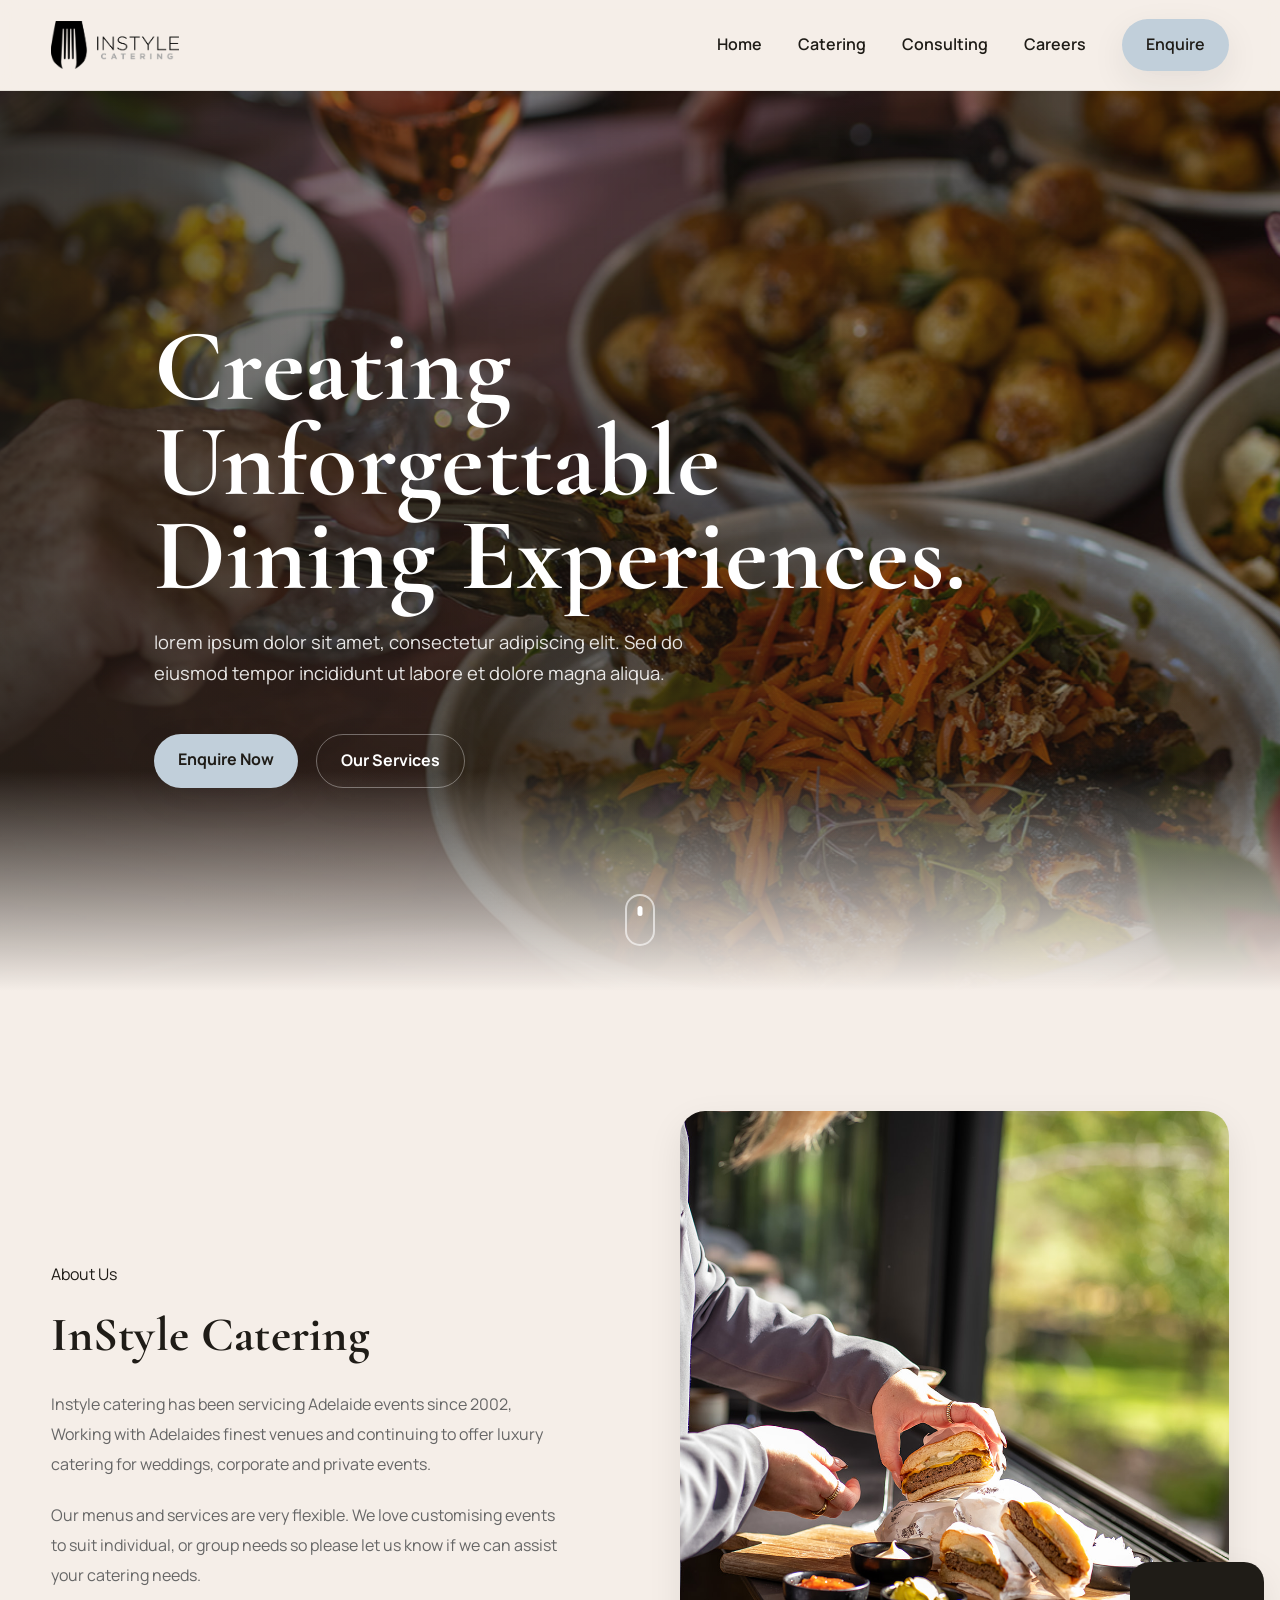
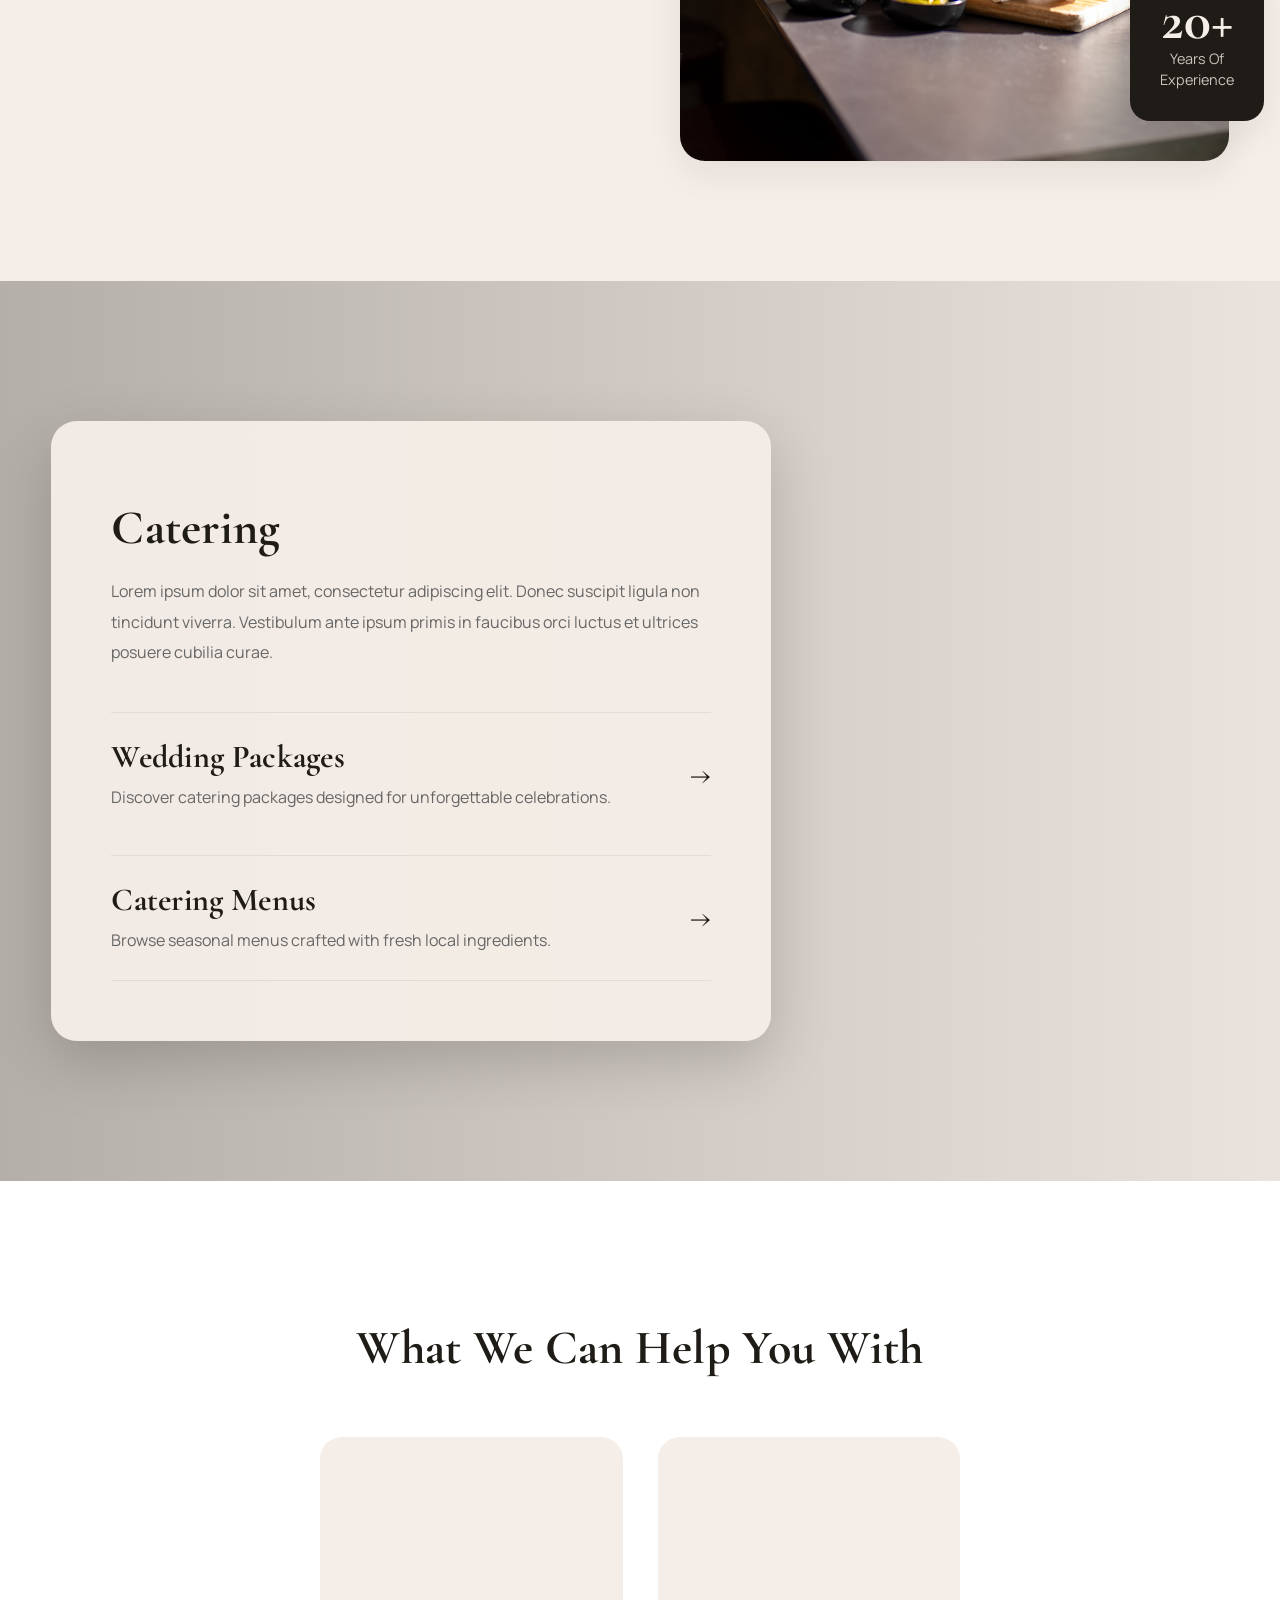
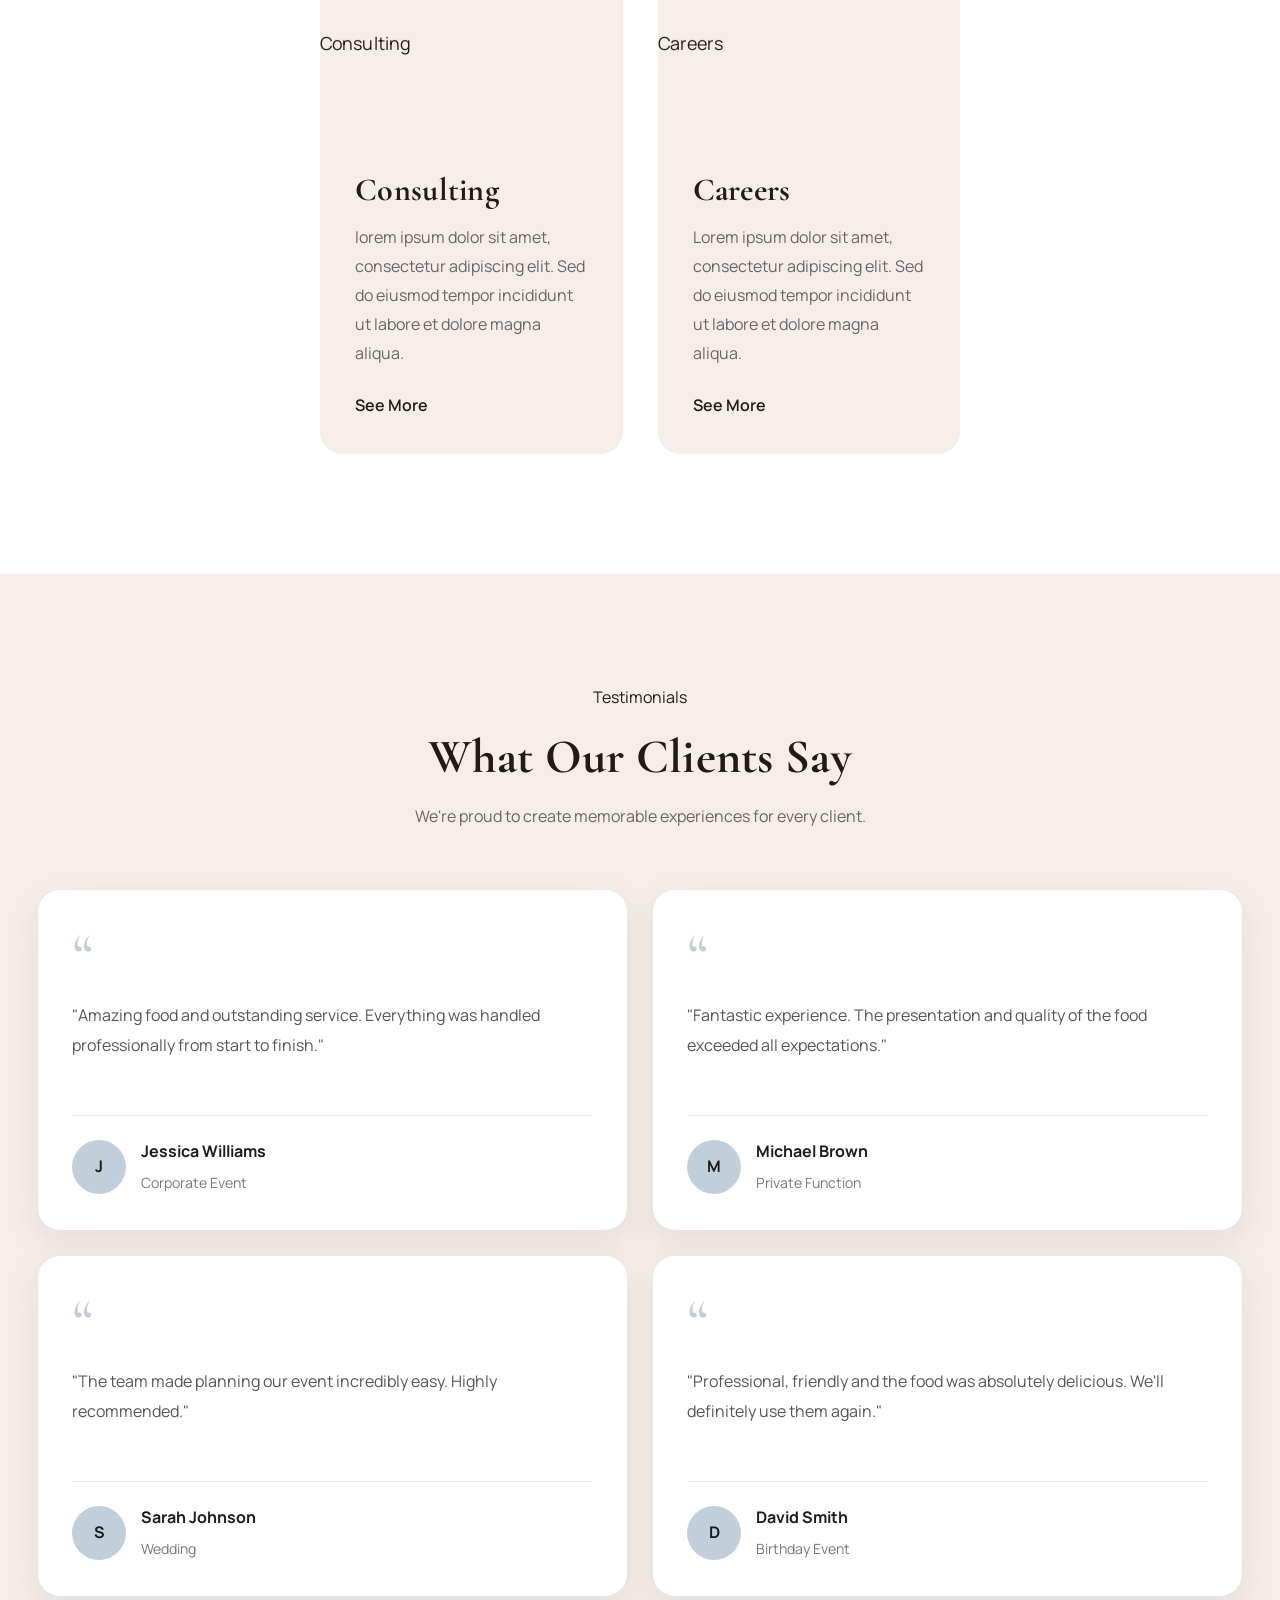
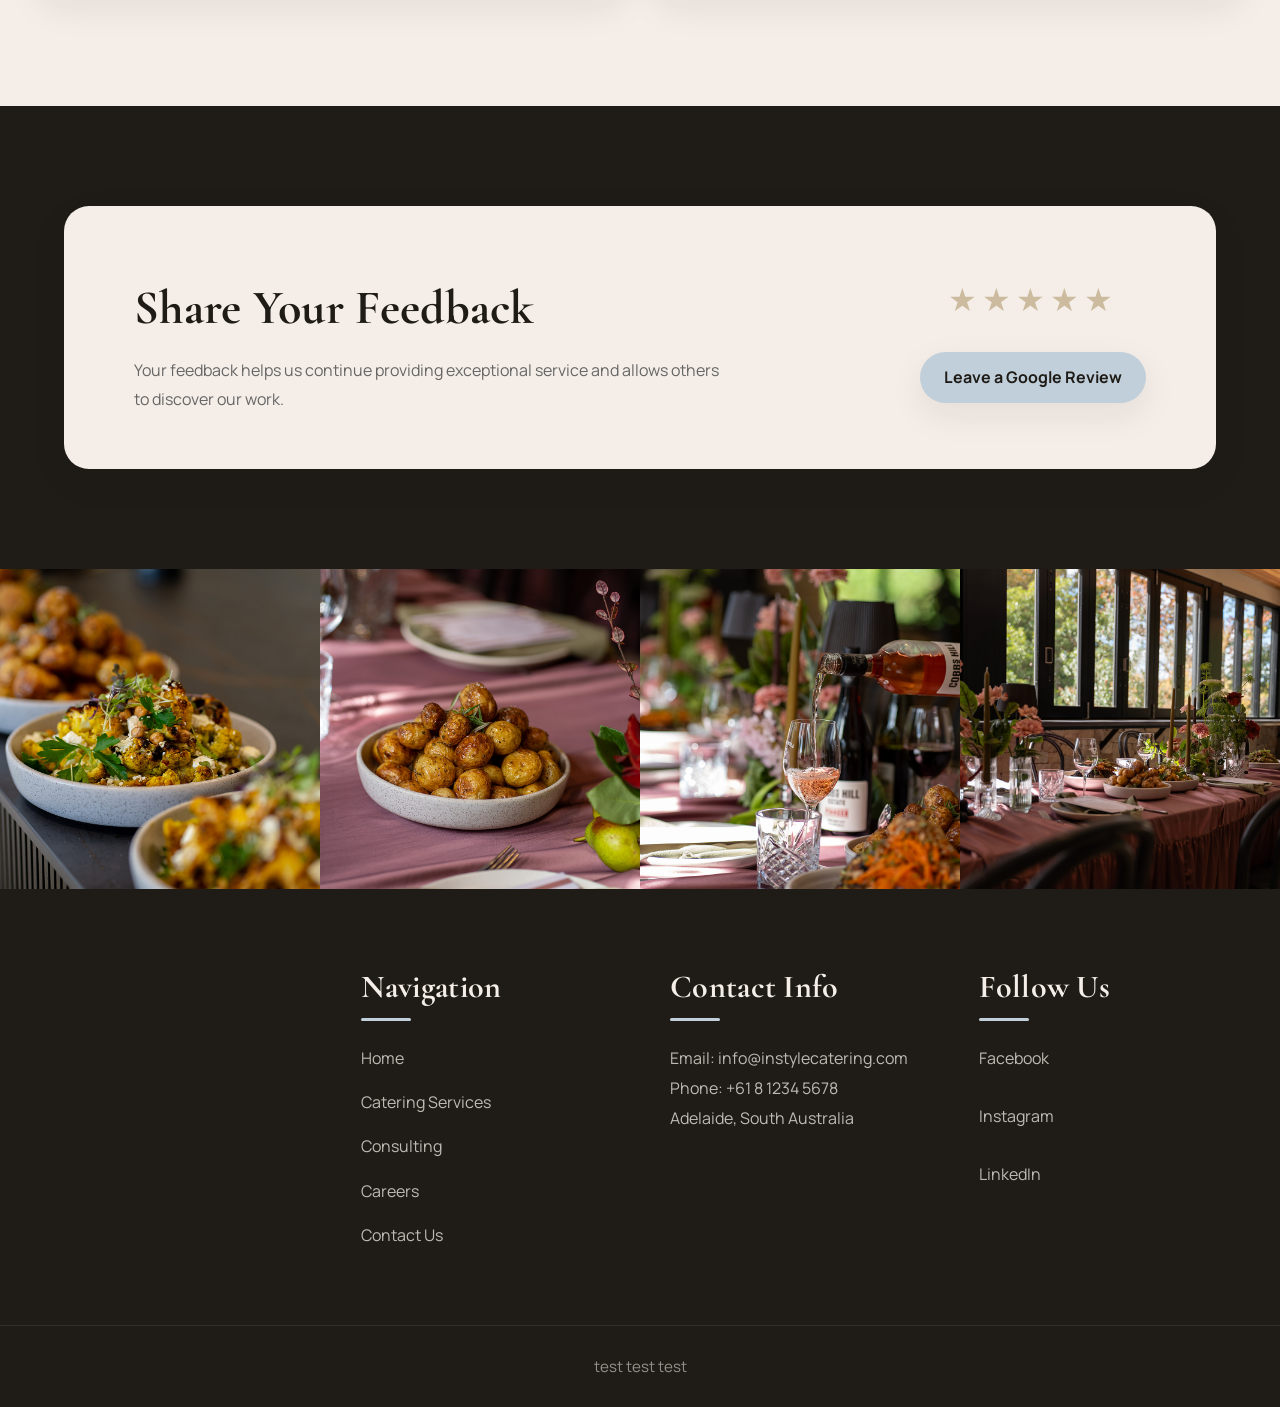
==== index.html @ 5b7344b5 "Update index.html" ====
<!DOCTYPE html>
<html lang="en">
<head>
    <meta charset="UTF-8">
    <meta name="viewport" content="width=device-width, initial-scale=1.0">
    <title>InStyle Catering</title>
   

    <link rel="stylesheet" href="styles.css">
    <link rel="preconnect" href="https://fonts.googleapis.com">
<link rel="preconnect" href="https://fonts.gstatic.com" crossorigin>

<link href="https://fonts.googleapis.com/css2?family=Cormorant+Garamond:wght@500;600;700&family=Manrope:wght@300;400;500;600;700&display=swap" rel="stylesheet">
</head>
<body>

<header class="header">
    <div class="container">

        <a href="index.html" class="logo">
          <img src="Asset 1.png" alt="">
        </a>

        <nav class="nav">
            <a href="/">Home</a>
            <a href="catering/">Catering</a>
            <a href="consulting/">Consulting</a>
            <a href="careers/">Careers</a>
            <a href="contact/" class="btn">Enquire</a>
        </nav>

    </div>
</header>



<section class="hero">

    <img
        src="Photos/ADR01656.jpg"
        alt="catering"
        class="hero-bg"
    >

    <div class="hero-overlay"></div>

    <div class=" hero-content">


        <h1>
            Creating<br>
            Unforgettable<br>
            Dining Experiences.
        </h1>

        <p>
            lorem ipsum dolor sit amet, consectetur adipiscing elit. Sed do eiusmod tempor incididunt ut labore et dolore magna aliqua.
        </p>

        <div class="hero-buttons">

            <a href="#" class="btn">
                Enquire Now
            </a>

            <a href="#" class="btn btn-secondary">
                Our Services
            </a>

        </div>

    </div>

    <div class="hero-scroll">

        <span></span>

    </div>

</section>




<section class="about">

    <div class="container about-grid">

         <div class="about-content">

            <span>
                About Us
            </span>


            <h2>
                InStyle Catering 
            </h2>


            <p>
               Instyle catering has been servicing Adelaide events since 2002, Working with Adelaides finest venues and continuing to offer luxury catering for weddings, corporate and private events. 

            </p>


            <p>
                Our menus and services are very flexible. We love customising events to suit individual, or group needs so please let us know if we can assist your catering needs. 
            </p>


           


        </div>


        <div class="about-image">

            <img 
                src="Photos/ADR01432.jpg"
                alt="About image"
            >

            <div class="about-badge">

                <strong>20+</strong>

                <span>
                    Years Of<br>
                    Experience
                </span>

            </div>

        </div>


       


    </div>

</section>




<section class="catering-feature">

    <div class="feature-overlay"></div>

    <div class="container">

        <div class="feature-panel">

         

            <h2>
            Catering <br>
                
            </h2>

            <p>
                Lorem ipsum dolor sit amet, consectetur adipiscing elit. Donec
                suscipit ligula non tincidunt viverra. Vestibulum ante ipsum
                primis in faucibus orci luctus et ultrices posuere cubilia curae.
            </p>

            <div class="feature-links">

                <a href="#" class="feature-link">

                    <div>

                        <h3>Wedding Packages</h3>

                        <p>
                            Discover catering packages designed for unforgettable celebrations.
                        </p>

                    </div>

                    <span>→</span>

                </a>

                <a href="#" class="feature-link">

                    <div>

                        <h3>Catering Menus</h3>

                        <p>
                            Browse seasonal menus crafted with fresh local ingredients.
                        </p>

                    </div>

                    <span>→</span>

                </a>

            </div>

        </div>

    </div>

</section>




<section class="services">

    <div class="container" style="width: 50vw;">

        <div class="services-header">

         
            <h2>
                What We Can Help You With
            </h2>

            
        </div>


        <div class="services-grid">



            <a href="/consulting/index.html" class="service-card">

                <div class="service-image">

                    <img 
                    src="https://images.unsplash.com/photo-1556761175-b413da4baf72?auto=format&fit=crop&w=900&q=80"
                    alt="Consulting">

                </div>

                <div class="service-content">

                    <h3>Consulting</h3>

                    <p>
                        lorem ipsum dolor sit amet, consectetur adipiscing elit. Sed do eiusmod tempor incididunt ut labore et dolore magna aliqua.
                    </p>

                    <span>
                       See More 
                    </span>

                </div>

            </a>



            <a href="/careers/index.html" class="service-card">

                <div class="service-image">

                    <img 
                    src="https://images.unsplash.com/photo-1521737711867-e3b97375f902?auto=format&fit=crop&w=900&q=80"
                    alt="Careers">

                </div>

                <div class="service-content">

                    <h3>Careers</h3>

                    <p>
                        Lorem ipsum dolor sit amet, consectetur adipiscing elit. Sed do eiusmod tempor incididunt ut labore et dolore magna aliqua.
                    </p>

                    <span>
                       See More 
                    </span>

                </div>

            </a>


        </div>

    </div>

</section>



<section class="testimonials">

    <div class="container">

        <span class="eyebrow">Testimonials</span>

        <h2>What Our Clients Say</h2>

        <p class="section-intro">
            We're proud to create memorable experiences for every client.
        </p>

        <div class="testimonial-grid">

            <div class="testimonial-card">

                <p class="quote">
                    "Amazing food and outstanding service. Everything was handled professionally from start to finish."
                </p>

                <div class="author">

                    <div class="author-avatar">J</div>

                    <div>

                        <strong>Jessica Williams</strong>
                        <span>Corporate Event</span>

                    </div>

                </div>

            </div>

            <div class="testimonial-card">

                <p class="quote">
                    "Fantastic experience. The presentation and quality of the food exceeded all expectations."
                </p>

                <div class="author">

                    <div class="author-avatar">M</div>

                    <div>

                        <strong>Michael Brown</strong>
                        <span>Private Function</span>

                    </div>

                </div>

            </div>

            <div class="testimonial-card">

                <p class="quote">
                    "The team made planning our event incredibly easy. Highly recommended."
                </p>

                <div class="author">

                    <div class="author-avatar">S</div>

                    <div>

                        <strong>Sarah Johnson</strong>
                        <span>Wedding</span>

                    </div>

                </div>

            </div>

            <div class="testimonial-card">

                <p class="quote">
                    "Professional, friendly and the food was absolutely delicious. We'll definitely use them again."
                </p>

                <div class="author">

                    <div class="author-avatar">D</div>

                    <div>

                        <strong>David Smith</strong>
                        <span>Birthday Event</span>

                    </div>

                </div>

            </div>

            <div class="testimonial-card">

                <p class="quote">
                    "Couldn't have asked for better service. Everything was perfect and our guests loved it."
                </p>

                <div class="author">

                    <div class="author-avatar">E</div>

                    <div>

                        <strong>Emma Taylor</strong>
                        <span>Engagement Party</span>

                    </div>

                </div>

            </div>

        </div>

    </div>

</section>



<section class="google-review">

    <div class="container">

        <div class="review-box">

            <div class="review-content">


                <h2>Share Your Feedback</h2>

                <p>
                    Your feedback helps us continue providing exceptional service
                    and allows others to discover our work.
                </p>

            </div>

            <div class="review-action">

                <div class="stars">
                    ★★★★★
                </div>

                <a href="https://www.google.com/search?sca_esv=bdd6df52b611cc54&rlz=1C1VDKB_enAU1151AU1151&sxsrf=APpeQnsiDXf_IK2rxJPTRoCsg1mItFQveg:1784519275939&si=APenkKnzv9m99ToiohAuzpadUwbOz34nZJ3j2Ukmo5XOUYWAprm5kXn6xhvUduaj-5ou01BjuMzqgOk3ibwiv1PjhXgpSPbE8UahGkesC1NP9zsLwvMWt1m9wxfu-H5-qUU8HUkqfKil6wWrtDYr0Z1vqGLLOFgmsgChllIOfPUwbX63UnmhR3U%3D&q=Instyle+Catering+%26+Event+Management+Reviews&sa=X&ved=2ahUKEwj616WsrOCVAxVRWHADHTT6AOoQ0bkNegQIHhAF&biw=1745&bih=866&dpr=1.1#lrd=0x6ab0c4fcfb054e19:0xe5d89708da1cefa8,3,,,," class="btn">
                    Leave a Google Review
                </a>

            </div>

        </div>

    </div>

</section>




<section class="photo-grid">

    <img src="Photos/ADR01490.jpg" alt="catering">

    <img src="Photos/ADR01529.jpg" alt=" catering">

    <img src="Photos/ADR01629.jpg" alt="catering">

    <img src="Photos/DSC01426.jpg" alt="catering">

</section>







    
    <footer>
        <div class="footer-container">
            <div class="footer-section">
                  <a href="index.html" class="footerlogo logo">
                   <img src="Asset 2.png" alt="">
                  </a>
            </div>
            
            <div class="footer-section">
                <h3>Navigation</h3>
                <ul>
                    <li><a href="/">Home</a></li>
                    <li><a href="catering/">Catering Services</a></li>
                    <li><a href="consulting/">Consulting</a></li>
                    <li><a href="careers/">Careers</a></li>
                    <li><a href="contact/">Contact Us</a></li>
                </ul>
            </div>
            
            <div class="footer-section">
                <h3>Contact Info</h3>
                <p>Email: <a href="mailto:info@instylecatering.com">info@instylecatering.com</a></p>
                <p>Phone: <a href="tel:+61812345678">+61 8 1234 5678</a></p>
                <p>Adelaide, South Australia</p>
            </div>
            
            <div class="footer-section">
                <h3>Follow Us</h3>
                <ul class="social-links">
                    <li><a href="https://facebook.com" target="_blank">Facebook</a></li>
                    <li><a href="https://instagram.com" target="_blank">Instagram</a></li>
                    <li><a href="https://linkedin.com" target="_blank">LinkedIn</a></li>
                </ul>
            </div>
        </div>
        
        <div class="footer-bottom">
            <p>test test test</p>
        </div>
    </footer>


    <script>

const hero = document.querySelector(".hero");
const bg = document.querySelector(".hero-bg");

window.addEventListener("scroll", () => {

    const rect = hero.getBoundingClientRect();

    if(rect.bottom > 0){

        const speed = window.scrollY * 0.25;

        bg.style.transform =
        `translateY(${speed}px) scale(1.08)`;

    }

});


const serviceImages = document.querySelectorAll(".service-image img");


window.addEventListener("scroll", () => {

    serviceImages.forEach(img => {

        const section = img.closest(".service-image");

        const position = section.getBoundingClientRect();

        const offset = position.top * 0.08;


        img.style.transform =
        `translateY(${offset}px) scale(1.12)`;

    });

});


</script>

</body>
</html>
---- styles.css ----
/* ===========================
   ROOT
=========================== */

:root{

    --black:#1F1C17;
    --sand:#CCBB9F;
    --blue:#C1CFDA;
    --lavender:#D6DAE6;
    --cream:#F5EEE8;

    --text:var(--black);
    --background:var(--cream);
    --accent:var(--blue);

    --heading-font:'Cormorant Garamond', serif;
    --body-font:'Manrope', sans-serif;

    --radius:14px;
    --transition:.3s ease;

    --shadow:0 12px 35px rgba(31,28,23,.08);

    --max-width:1200px;

}

/* ===========================
   GLOBAL
=========================== */

*{
    margin:0;
    padding:0;
    box-sizing:border-box;
}

html{
    scroll-behavior:smooth;
}

body{

    font-family:var(--body-font);

    background:var(--background);
    color:var(--text);

    line-height:1.7;
    font-size:16px;

}

/* ===========================
   TYPOGRAPHY
=========================== */

h1,
h2,
h3,
h4,
h5,
h6{

    font-family:var(--heading-font);
    font-weight:700;
    line-height:1.15;
    letter-spacing:.3px;
    color:var(--black);

}

h1{
    font-size:4rem;
}

h2{
    font-size:3rem;
}

h3{
    font-size:2rem;
}

h4{
    font-size:1.6rem;
}

h5{
    font-size:1.3rem;
}

h6{
    font-size:1.1rem;
}

p{

    font-size:1rem;
    color:var(--text);

}

a{

    color:inherit;
    text-decoration:none;

}

img{

    display:block;
    max-width:100%;

}

.container{

    width:min(92%, var(--max-width));
    margin:auto;

}

/* ===========================
   HEADER
=========================== */

.header{

    background:rgba(245,238,232,.92);
    backdrop-filter:blur(10px);

    border-bottom:1px solid rgba(31,28,23,.08);

    position:sticky;
    top:0;

    z-index:1000;

}

.header .container{

    height:90px;

    display:flex;
    justify-content:space-between;
    align-items:center;

}

/* Logo */

.logo{
    width: 10vw;
    display:flex;
    align-items:center;
    gap:16px;

}

/* Tablet */
@media (max-width: 1024px) {
    .logo {
        width: 14vw;
    }
}

/* Mobile */
@media (max-width: 900px) {
    .logo {
        width: 35vw;
    }
}



.-text{

    display:flex;
    flex-direction:column;

}

.company{

    font-family:var(--heading-font);
    font-size:2rem;
    font-weight:700;
    line-height:1;

}

.tagline{

    font-family:var(--body-font);
    font-size:.9rem;
    color:#6b6b6b;
    margin-top:4px;

}

/* Navigation */

.nav{

    display:flex;
    align-items:center;
    gap:36px;

}

.nav a{

    font-family:var(--body-font);
    font-size:1rem;
    font-weight:600;

    position:relative;

    transition:var(--transition);

}

.nav a:not(.btn)::after{

    content:"";

    position:absolute;

    left:0;
    bottom:-7px;

    width:0;
    height:2px;

    background:var(--accent);

    transition:var(--transition);

}

.nav a:not(.btn):hover::after{

    width:100%;

}

/* Button */

.btn{

    background:var(--accent);

    color:var(--black);

    padding:12px 24px;

    border-radius:999px;

    font-weight:700;

    box-shadow:var(--shadow);

    transition:var(--transition);

}

.btn:hover{

    background:var(--black);
    color:var(--cream);

    transform:translateY(-2px);

}

/* ===========================
   FOOTER
=========================== */

footer{

    background:var(--black);

    color:var(--cream);

   

}

.footer-container{

    width:min(92%, var(--max-width));

    margin:auto;

    padding:80px 0 60px;

    display:grid;
    grid-template-columns:repeat(auto-fit,minmax(220px,1fr));
    gap:60px;

}

.footer-section h3{

    font-size:2rem;
    font-weight:700;

    color:var(--cream);

    margin-bottom:22px;

    position:relative;

}

.footer-section h3::after{

    content:"";

    display:block;

    width:50px;
    height:3px;

    margin-top:12px;

    background:var(--accent);

    border-radius:10px;

}

.footer-section p,
.footer-section li{

    font-size:1rem;
    color:rgba(245,238,232,.75);

    line-height:1.9;

}

.footer-section ul{

    list-style:none;

}

.footer-section li{

    margin-bottom:14px;

}

.footer-section a{

    color:rgba(245,238,232,.75);

    transition:var(--transition);

}

.footer-section a:hover{

    color:var(--blue);
    padding-left:6px;

}

.social-links{

    display:flex;
    flex-direction:column;
    gap:14px;

}

.footer-bottom{

    border-top:1px solid rgba(255,255,255,.08);

    text-align:center;

    padding:28px 20px;

}

.footer-bottom p{

    font-size:.95rem;
    color:rgba(245,238,232,.55);

}

/* ===========================
   RESPONSIVE
=========================== */

@media (max-width:900px){

    h1{
        font-size:3rem;
    }

    h2{
        font-size:2.5rem;
    }

    h3{
        font-size:1.8rem;
    }

    .header .container{

        flex-direction:column;
        height:auto;

        padding:20px 0;
        gap:20px;

    }

    .nav{

        flex-wrap:wrap;
        justify-content:center;
        gap:18px;

    }

    .company{

        font-size:1.7rem;

    }

}














/* ===========================
   MINI CONTACT CTA
=========================== */

.contact-cta{

    padding:25px 0px;
    background:var(--lavender);

}

.contact-cta-inner{

    display:grid;
    grid-template-columns:1.1fr 1fr;
    gap:70px;
    align-items:center;

}

.contact-cta-content h2{

    margin:18px 0 18px;

}

.contact-cta-content p{

    max-width:480px;
    color:#555;

}

.mini-contact-form{

    background:#fff;
    padding:35px;
    border-radius:20px;
    box-shadow:var(--shadow);

    display:flex;
    flex-direction:column;
    gap:18px;

}

.mini-contact-form input,
.mini-contact-form textarea{

    width:100%;

    padding:16px 18px;

    border:1px solid #ddd;
    border-radius:12px;

    background:#fff;

    font-family:var(--body-font);
    font-size:1rem;

    transition:var(--transition);

}

.mini-contact-form textarea{

    resize:vertical;
    min-height:120px;

}

.mini-contact-form input:focus,
.mini-contact-form textarea:focus{

    outline:none;

    border-color:var(--blue);

    box-shadow:0 0 0 4px rgba(193,207,218,.25);

}

.mini-contact-form .btn{

    width:fit-content;
    margin-top:5px;

}

@media(max-width:900px){

    .contact-cta-inner{

        grid-template-columns:1fr;
        gap:40px;

    }

    .contact-cta-content{

        text-align:center;

    }

    .contact-cta-content p{

        margin:auto;

    }

    .mini-contact-form .btn{

        width:100%;

    }

}















/* ===========================
   HERO
=========================== */

/* Content */

.hero-content{

    position:relative;
    padding: 12%;
    z-index:5;

    color:#fff;

    width:auto;

}
.hero{

    position:relative;

    height:100vh;
    min-height:750px;

    overflow:hidden;

    display:flex;
    align-items:center;

    background:var(--black);

}

/* Background */

.hero-bg{

    position:absolute;

    top:-8%;
    left:0;

    width:100%;
    height:115%;

    object-fit:cover;

    z-index:1;

    transform:translateY(0) scale(1.08);

    will-change:transform;

}

/* Overlay */

.hero-overlay{

    position:absolute;
    inset:0;

    z-index:2;

    background:
    linear-gradient(
        90deg,
        rgba(31,28,23,.72) 0%,
        rgba(31,28,23,.45) 45%,
        rgba(31,28,23,.25) 100%
    ),

    linear-gradient(
        to top,
        rgba(31,28,23,.55),
        transparent 45%
    );

}



.hero h1{

    color:#fff;

    margin:25px 0;

    font-size:clamp(4rem,8vw,7rem);

    line-height:.92;

}

.hero p{

    color:rgba(255,255,255,.88);

    max-width:560px;

    font-size:1.15rem;

    margin-bottom:45px;

}

/* Buttons */

.hero-buttons{

    display:flex;
    gap:18px;

}

.btn-secondary{

    background:transparent;

    border:1px solid rgba(255,255,255,.35);

    color:#fff;

}

.btn-secondary:hover{

    background:#fff;

    color:var(--black);

}

/* Bottom Fade */

.hero::after{

    content:"";

    position:absolute;

    left:0;
    right:0;
    bottom:0;

    height:220px;

    background:linear-gradient(
        transparent,
        var(--cream)
    );

    z-index:4;

}

/* Scroll Indicator */

.hero-scroll{

    position:absolute;

    left:50%;
    bottom:45px;

    transform:translateX(-50%);

    z-index:10;

}

.hero-scroll span{

    display:block;

    width:30px;
    height:52px;

    border:2px solid rgba(255,255,255,.6);

    border-radius:30px;

    position:relative;

}

.hero-scroll span::before{

    content:"";

    position:absolute;

    left:50%;
    top:10px;

    transform:translateX(-50%);

    width:5px;
    height:10px;

    border-radius:10px;

    background:#fff;

    animation:scrollMouse 2s infinite;

}

@keyframes scrollMouse{

    0%{

        opacity:1;
        transform:translate(-50%,0);

    }

    100%{

        opacity:0;
        transform:translate(-50%,18px);

    }

}

/* Responsive */

@media(max-width:900px){

    .hero{

        min-height:650px;

        text-align:center;

    }

    .hero-content{

        margin:auto;

    }

    .hero p{

        margin:0 auto 40px;

    }

    .hero-buttons{

        justify-content:center;

        flex-wrap:wrap;

    }

}

@media(max-width:700px){

    .hero h1{

        font-size:3.6rem;

    }

}












/* ===========================
   TESTIMONIALS
=========================== */

.testimonials{

    padding:110px 0;

    background:var(--cream);

    text-align:center;

}

/* Make ONLY this section wider */

.testimonials .container{

    max-width:1700px;
    width:94%;
    margin:auto;

}

.testimonials h2{

    margin:18px 0;

}

.section-intro{

    max-width:650px;

    margin:0 auto 60px;

    color:#666;

}

/* Grid */

.testimonial-grid{

    display:grid;

    grid-template-columns:repeat(5,1fr);

    gap:26px;

}

/* Card */

.testimonial-card{

    background:#fff;

    padding:34px;

    border-radius:22px;

    box-shadow:var(--shadow);

    text-align:left;

    display:flex;
    flex-direction:column;

    min-height:340px;

    transition:transform .3s ease,
               box-shadow .3s ease;

}

.testimonial-card:hover{

    transform:translateY(-8px);

    box-shadow:0 20px 45px rgba(31,28,23,.12);

}

/* Quote */

.quote{

    flex:1;

    position:relative;

    margin-bottom:35px;

    color:#555;

    line-height:1.9;

    font-size:1rem;

}

.quote::before{

    content:"“";

    display:block;

    font-family:var(--heading-font);

    font-size:4rem;

    line-height:1;

    color:var(--blue);

    margin-bottom:12px;

}

/* Author */

.author{

    margin-top:auto;

    display:flex;

    align-items:center;

    gap:15px;

    padding-top:22px;

    border-top:1px solid rgba(31,28,23,.08);

}

.author-avatar{

    width:54px;
    height:54px;

    border-radius:50%;

    background:var(--blue);

    color:var(--black);

    display:flex;
    align-items:center;
    justify-content:center;

    font-weight:700;

    flex-shrink:0;

}

.author strong{

    display:block;

    font-size:1rem;

    margin-bottom:4px;

}

.author span{

    color:#777;

    font-size:.88rem;

}

/* ===========================
   Responsive
=========================== */

@media(max-width:1500px){

    .testimonial-grid{

        grid-template-columns:repeat(3,1fr);

    }

}

@media(max-width:950px){

    .testimonial-grid{

        grid-template-columns:repeat(2,1fr);

    }

}

@media(max-width:650px){

    .testimonials{

        padding:90px 0;

    }

    .testimonial-grid{

        grid-template-columns:1fr;

    }

    .testimonial-card{

        min-height:auto;

    }

}

@media(max-width:650px){

    .testimonial-card:nth-child(5){

        display:none;

    }

}

/* ===========================
   Responsive
=========================== */

@media(max-width:1500px){

    .testimonial-grid{

        grid-template-columns:repeat(2,1fr);

    }

    /* Hide the 5th card so it's a clean 2x2 grid */

    .testimonial-card:nth-child(5){

        display:none;

    }

}

@media(max-width:650px){

    .testimonial-grid{

        grid-template-columns:1fr;

    }

}





/* ===========================
   GOOGLE REVIEW
=========================== */

.google-review{

    width:100%;

    padding:100px 0;

    background:var(--black);

}

.google-review .container{

    max-width:1200px;

    width:90%;

    margin:auto;

}


.review-box{

    background:var(--cream);

    color:var(--black);

    padding:55px 70px;

    border-radius:25px;

    display:flex;

    justify-content:space-between;

    align-items:center;

    gap:40px;

    box-shadow:var(--shadow);

}


.review-content{

    max-width:600px;

}




.review-content h2{

    margin:20px 0;

}


.review-content p{

    color:#666;

    line-height:1.8;

}


/* Review Action */

.review-action{

    display:flex;

    flex-direction:column;

    align-items:center;

    gap:25px;

}


.stars{

    font-size:2rem;

    letter-spacing:5px;

    color:var(--sand);

}


.review-action .btn{

    white-space:nowrap;

}


/* Responsive */

@media(max-width:900px){

    .review-box{

        flex-direction:column;

        text-align:center;

        padding:45px 30px;

    }

    .review-action{

        width:100%;

    }

    .review-action .btn{

        width:100%;

    }

}




/* ===========================
   ABOUT
=========================== */

.about{

    padding:120px 0;

    background:var(--cream);

}


.about-grid{

    display:grid;

    grid-template-columns:1fr 1fr;

    gap:80px;

    align-items:center;

}


/* Image */

.about-image{

    position:relative;

}


.about-image img{

    width:100%;

    height:650px;

    object-fit:cover;

    border-radius:25px;

    box-shadow:var(--shadow);

}


/* Experience Badge */

.about-badge{

    position:absolute;

    right:-35px;

    bottom:40px;


    background:var(--black);

    color:var(--cream);

    padding:30px;

    border-radius:20px;


    display:flex;

    flex-direction:column;

    align-items:center;

    text-align:center;


    box-shadow:var(--shadow);

}


.about-badge strong{

    font-family:var(--heading-font);

    font-size:3.5rem;

    line-height:1;

    color:var(--cream);

}


.about-badge span{

    font-size:.9rem;

    line-height:1.5;

    color:rgba(245,238,232,.8);

}



/* Content */


.about-content h2{

    margin:20px 0 25px;

}


.about-content p{

    color:#666;

    line-height:1.9;

    margin-bottom:20px;

    max-width:520px;

}


.about-content .btn{

    margin-top:20px;

}


/* Responsive */


@media(max-width:950px){


    .about-grid{

        grid-template-columns:1fr;

        gap:50px;

    }


    .about-image img{

        height:500px;

    }


    .about-content{

        text-align:center;

    }


    .about-content p{

        margin-left:auto;

        margin-right:auto;

    }


    .about-badge{

        right:20px;

    }

}


@media(max-width:600px){


    .about{

        padding:90px 0;

    }


    .about-image img{

        height:400px;

    }


    .about-badge{

        padding:20px;

        bottom:20px;

    }


    .about-badge strong{

        font-size:2.5rem;

    }

}




/* ===========================
   SERVICES
=========================== */

.services{

    padding:120px 0;

    background:#fff;

}


.services-header{

    text-align:center;

    max-width:700px;

    margin:0 auto 60px;

}


.services-header h2{

    margin:20px 0;

}


.services-header p{

    color:#666;

    line-height:1.8;

}


/* Cards */

.services-grid{

    display:grid;

    grid-template-columns:repeat(2,1fr);

    gap:35px;

}


.service-card{

   
    background: rgba(245, 238, 232, .96);
    border-radius:22px;

    overflow:hidden;


    text-decoration:none;

    color:var(--text);

    display:flex;

    flex-direction:column;

}



/* Image */

.service-image{

    height:300px;

    overflow:hidden;

    position:relative;

}


.service-image img{

    width:100%;

    height:120%;

    object-fit:cover;

    position:absolute;

    top:-10%;

    left:0;

    transform:translateY(0) scale(1.12);

    will-change:transform;

}



/* Content */

.service-content{

    padding:35px;
    
}




.service-content h3{

    margin-bottom:15px;

}


.service-content p{

    color:#666;

    line-height:1.8;

    margin-bottom:25px;

}


.service-content span{

    color:var(--black);

    font-weight:600;

}



/* Responsive */

@media(max-width:950px){

    .services-grid{

        grid-template-columns:1fr;

        max-width:600px;

        margin:auto;

    }

}






/* ===========================
   CATERING FEATURE
=========================== */

.catering-feature{

    position:relative;

    padding:140px 0;

    background-image:
        linear-gradient(rgba(31,28,23,.55), rgba(31,28,23,.55)),
        url("Photos/ADR01629.jpg");

    background-size:cover;
    background-position:center;
    background-attachment:fixed;

    overflow:hidden;

}

.feature-overlay{

    position:absolute;
    inset:0;

    background:
        linear-gradient(
            90deg,
            rgba(31,28,23,.30),
            rgba(31,28,23,.05)
        );

}

.feature-panel{

    position:relative;

    z-index:2;

    max-width:720px;

    background:rgba(245,238,232,.96);

    border-radius:26px;

    padding:60px;

    box-shadow:0 20px 60px rgba(0,0,0,.18);

}

.feature-panel h2{

    margin:20px 0;

}

.feature-panel>p{

    color:#666;

    line-height:1.9;

    margin-bottom:45px;

}

.feature-links{

    display:flex;

    flex-direction:column;

    gap:18px;

}

.feature-link{

    display:flex;

    justify-content:space-between;

    align-items:center;

    text-decoration:none;

    color:var(--black);

    padding:26px 0;

    border-top:1px solid rgba(31,28,23,.08);

    transition:.3s ease;

}

.feature-link:last-child{

    border-bottom:1px solid rgba(31,28,23,.08);

}

.feature-link:hover{

    padding-left:15px;

}

.feature-link h3{

    margin-bottom:8px;

}

.feature-link p{

    color:#666;

    line-height:1.7;

}

.feature-link span{

    font-size:2rem;

    font-family:var(--heading-font);

    color:var(--black);

}

/* Mobile */

@media(max-width:900px){

    .catering-feature{

        padding:90px 0;

        background-attachment:scroll;

    }

    .feature-panel{

        padding:40px 30px;

    }

}

@media(max-width:600px){

    .feature-panel{

        padding:30px 24px;

    }

    .feature-link{

        flex-direction:column;

        align-items:flex-start;

        gap:15px;

    }

    .feature-link span{

        font-size:1.5rem;

    }

}





/* ===========================
   PHOTO GRID
=========================== */

.photo-grid{

    display:grid;

    grid-template-columns:repeat(4,1fr);

    width:100%;

}

.photo-grid img{

    width:100%;

    aspect-ratio:1/1;

    object-fit:cover;

    display:block;

    transition:transform .6s ease;

}




/* Tablet */

@media(max-width:900px){

    .photo-grid{

        grid-template-columns:repeat(2,1fr);

    }

}


/* Mobile */

@media(max-width:600px){

    .photo-grid{

        grid-template-columns:repeat(2,1fr);

    }

}
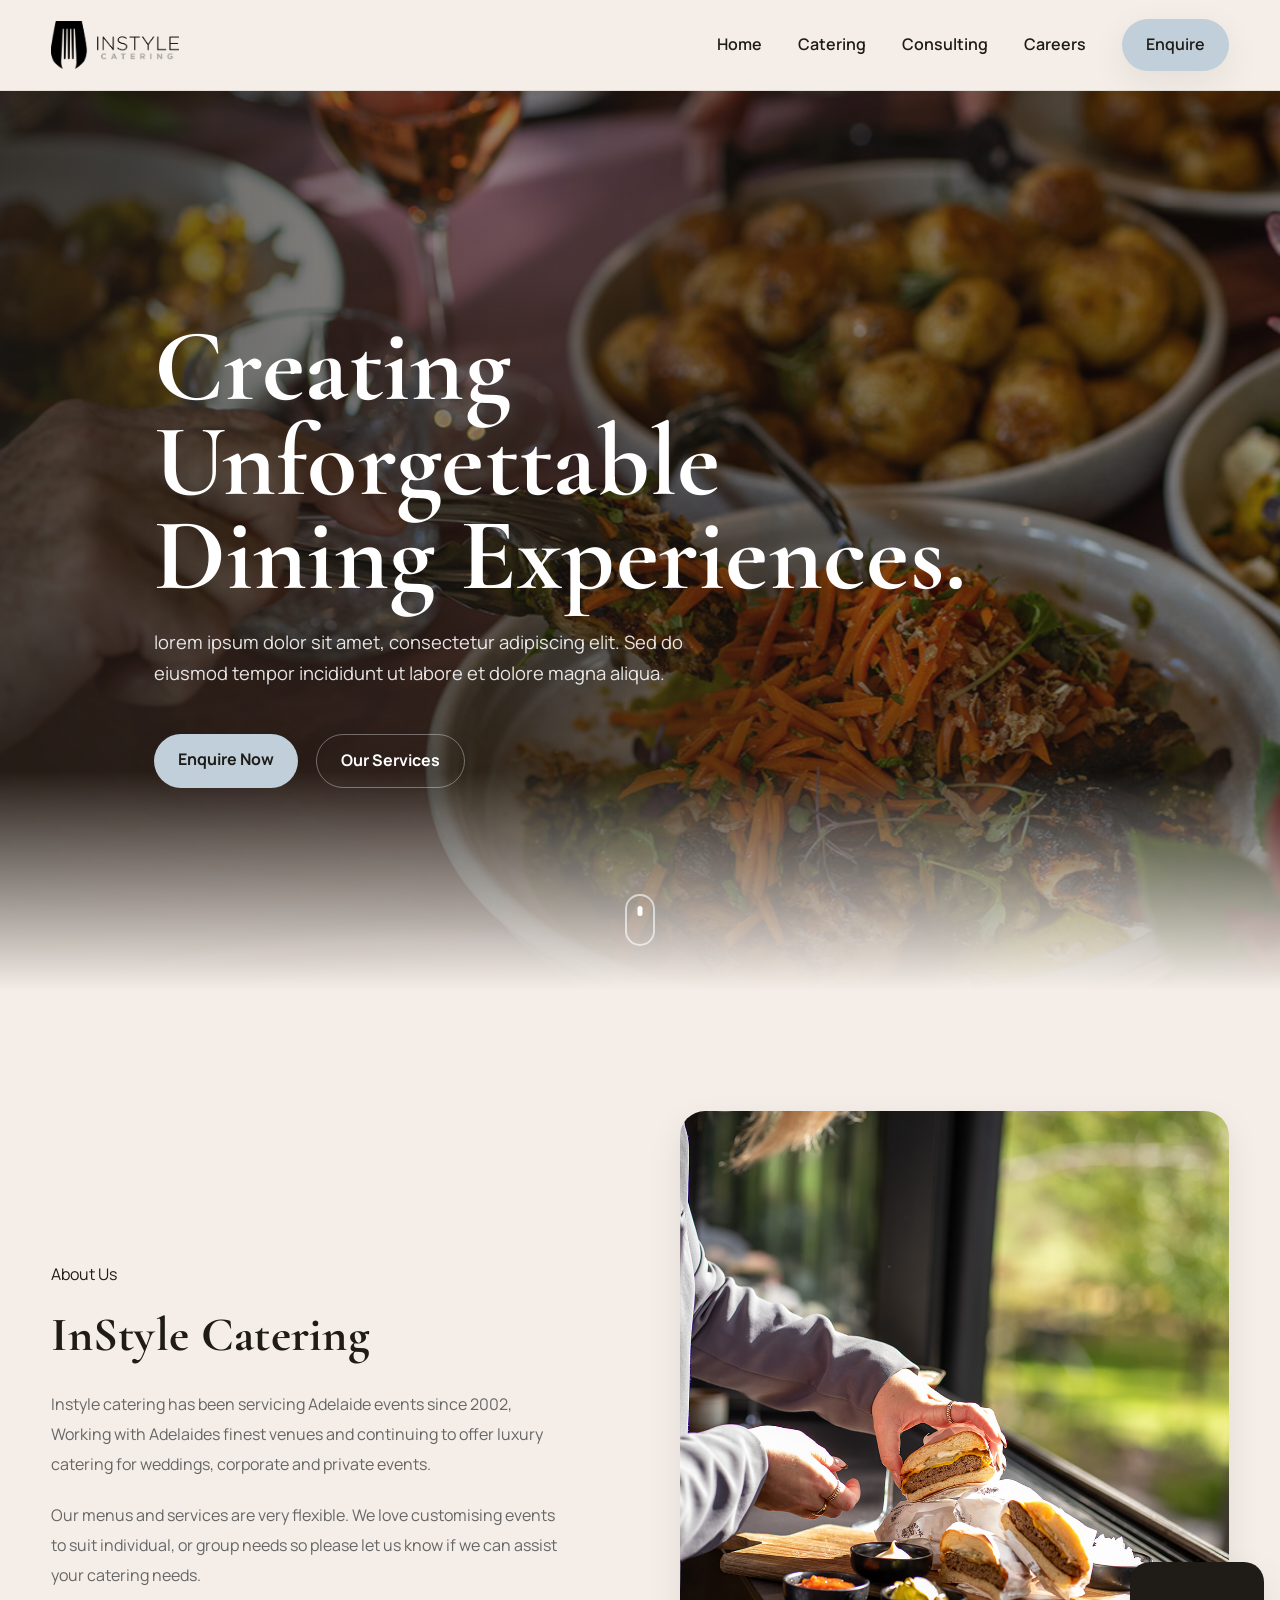
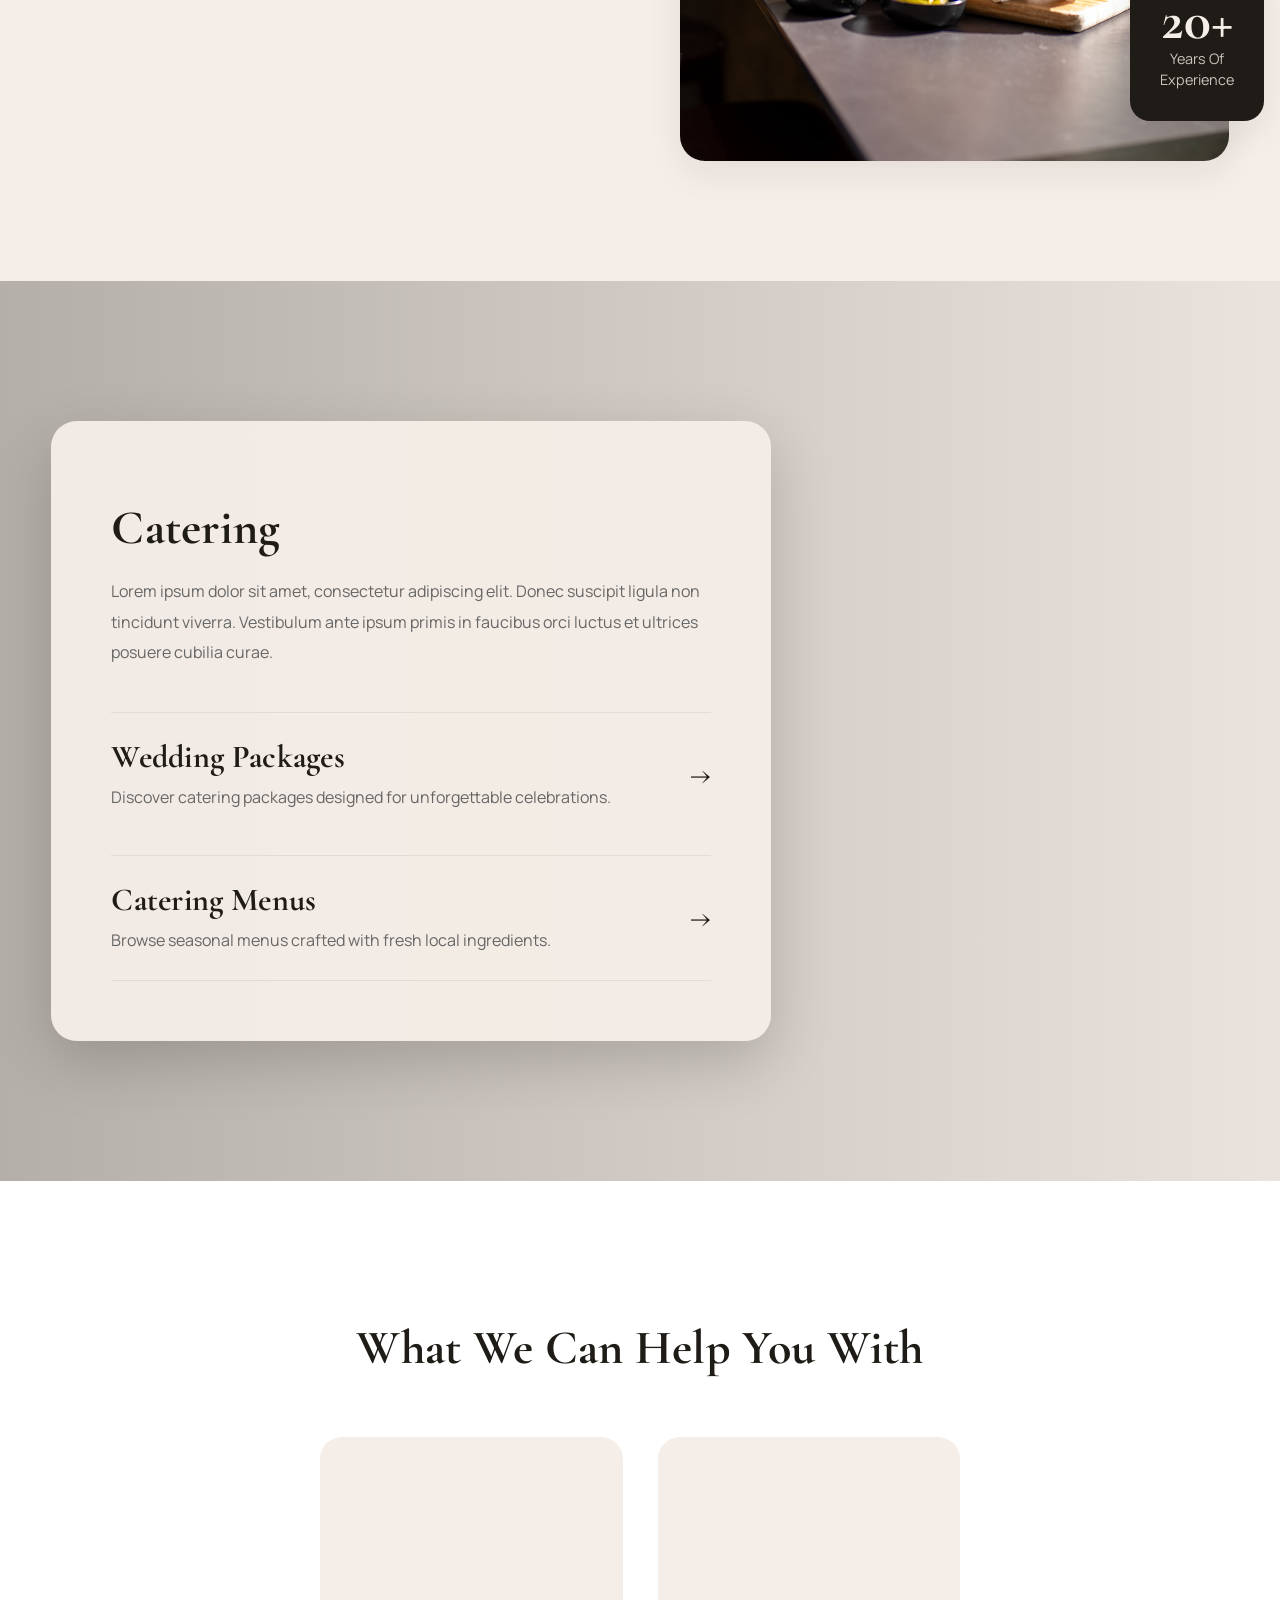
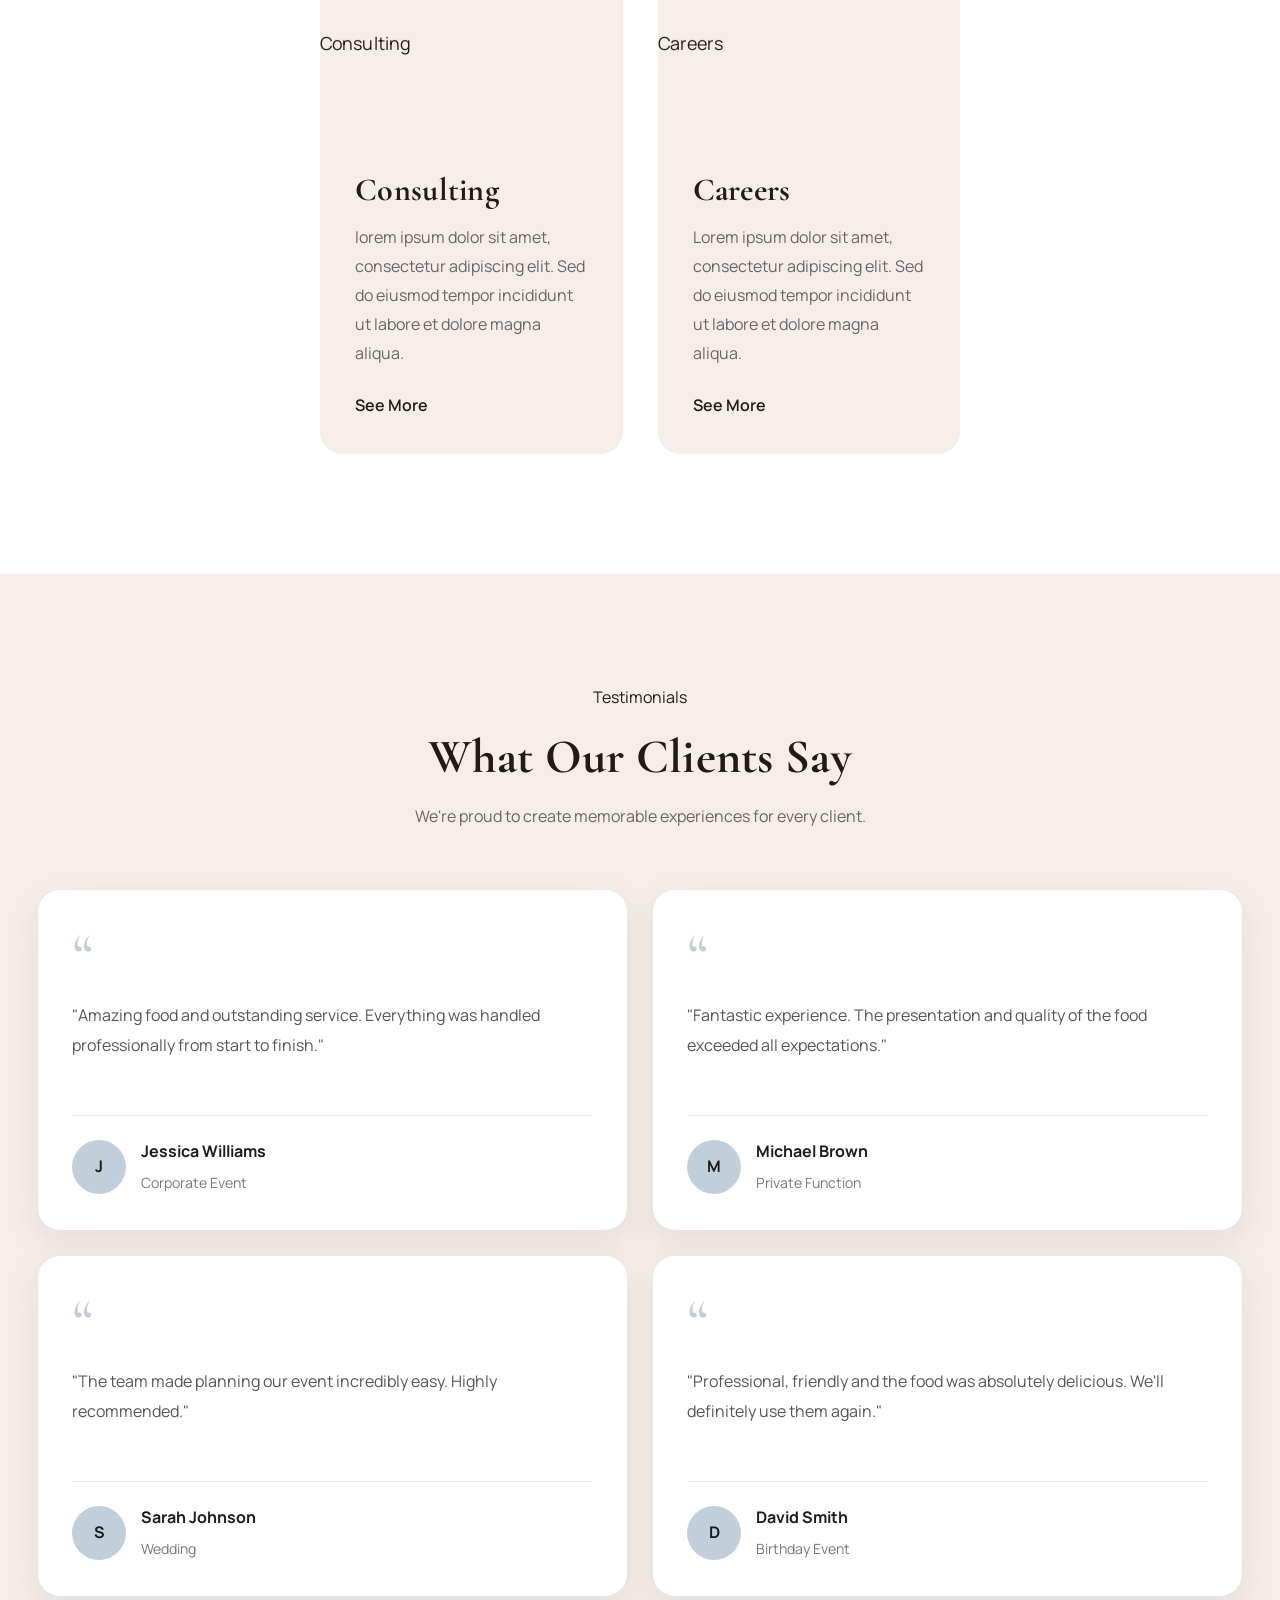
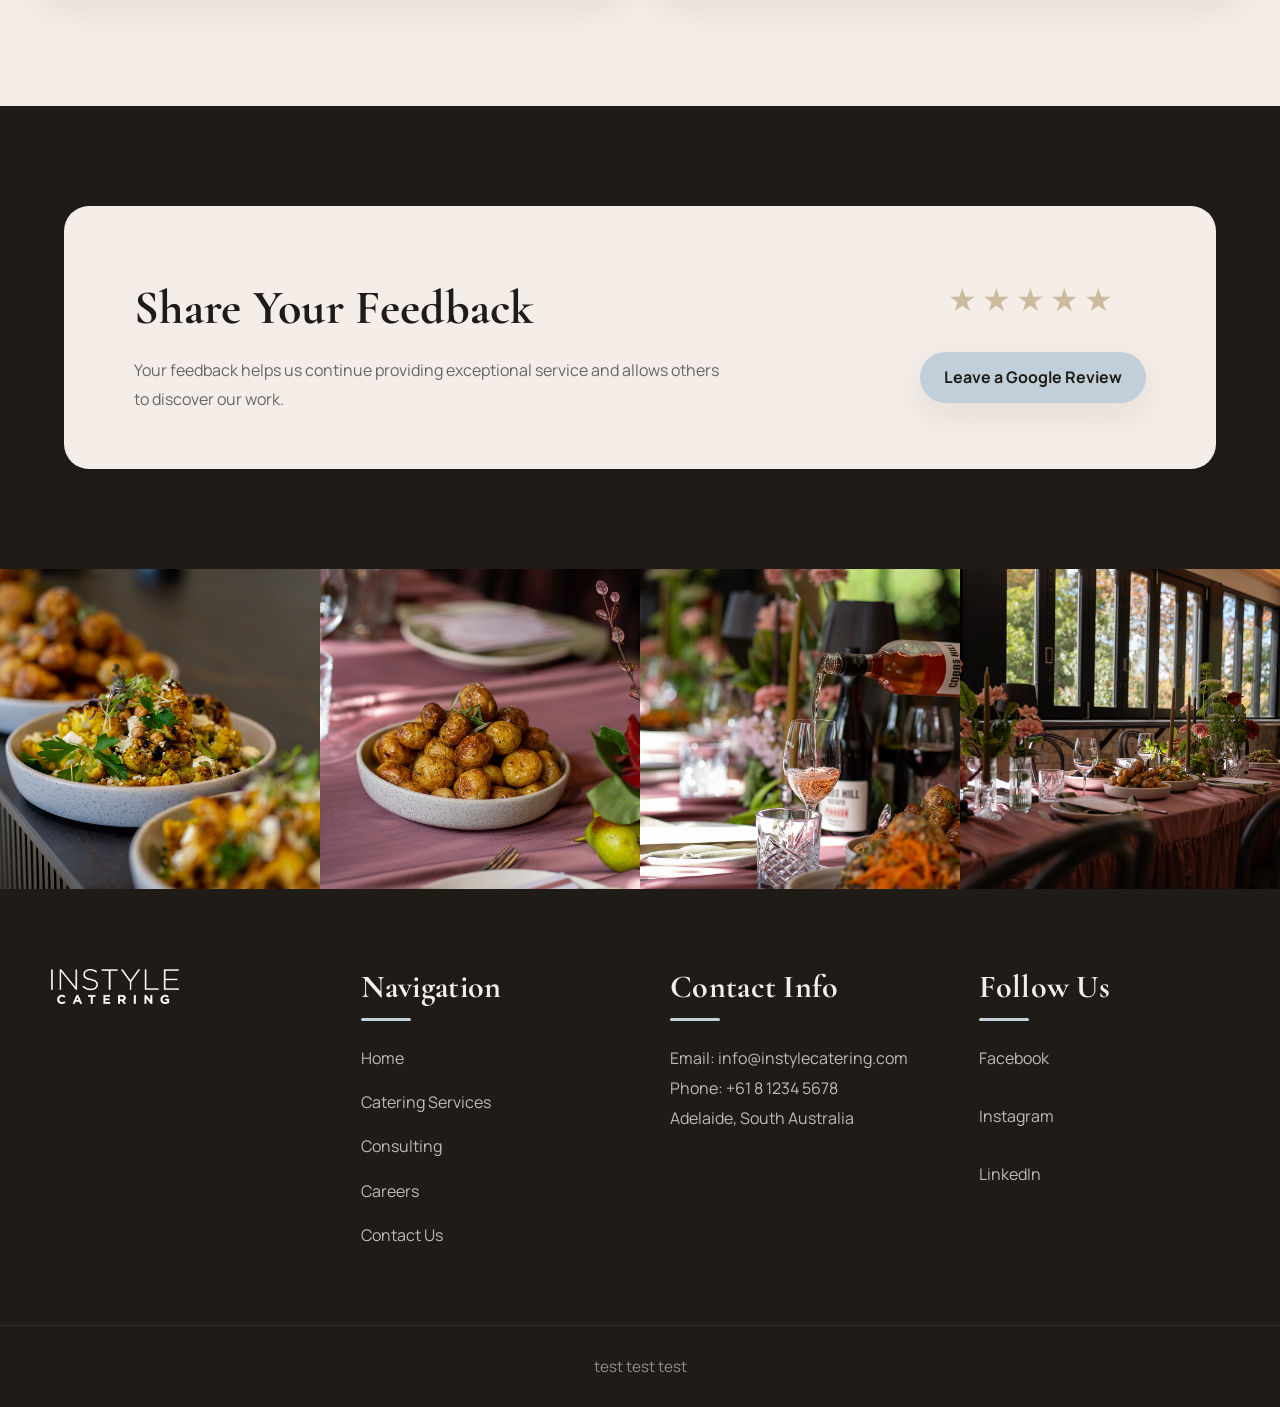
==== commit 826f9ab1: "Update index.html" ====
--- a/index.html
+++ b/index.html
@@ -8,9 +8,10 @@
 
     <link rel="stylesheet" href="styles.css">
     <link rel="preconnect" href="https://fonts.googleapis.com">
-<link rel="preconnect" href="https://fonts.gstatic.com" crossorigin>
-
-<link href="https://fonts.googleapis.com/css2?family=Cormorant+Garamond:wght@500;600;700&family=Manrope:wght@300;400;500;600;700&display=swap" rel="stylesheet">
+    <link rel="preconnect" href="https://fonts.gstatic.com" crossorigin>
+
+    <link href="https://fonts.googleapis.com/css2?family=Cormorant+Garamond:wght@500;600;700&family=Manrope:wght@300;400;500;600;700&display=swap" rel="stylesheet">
+    <link href="https://fonts.googleapis.com/css2?family=Raleway:wght@400;500;600;700&display=swap" rel="stylesheet">
 </head>
 <body>
 
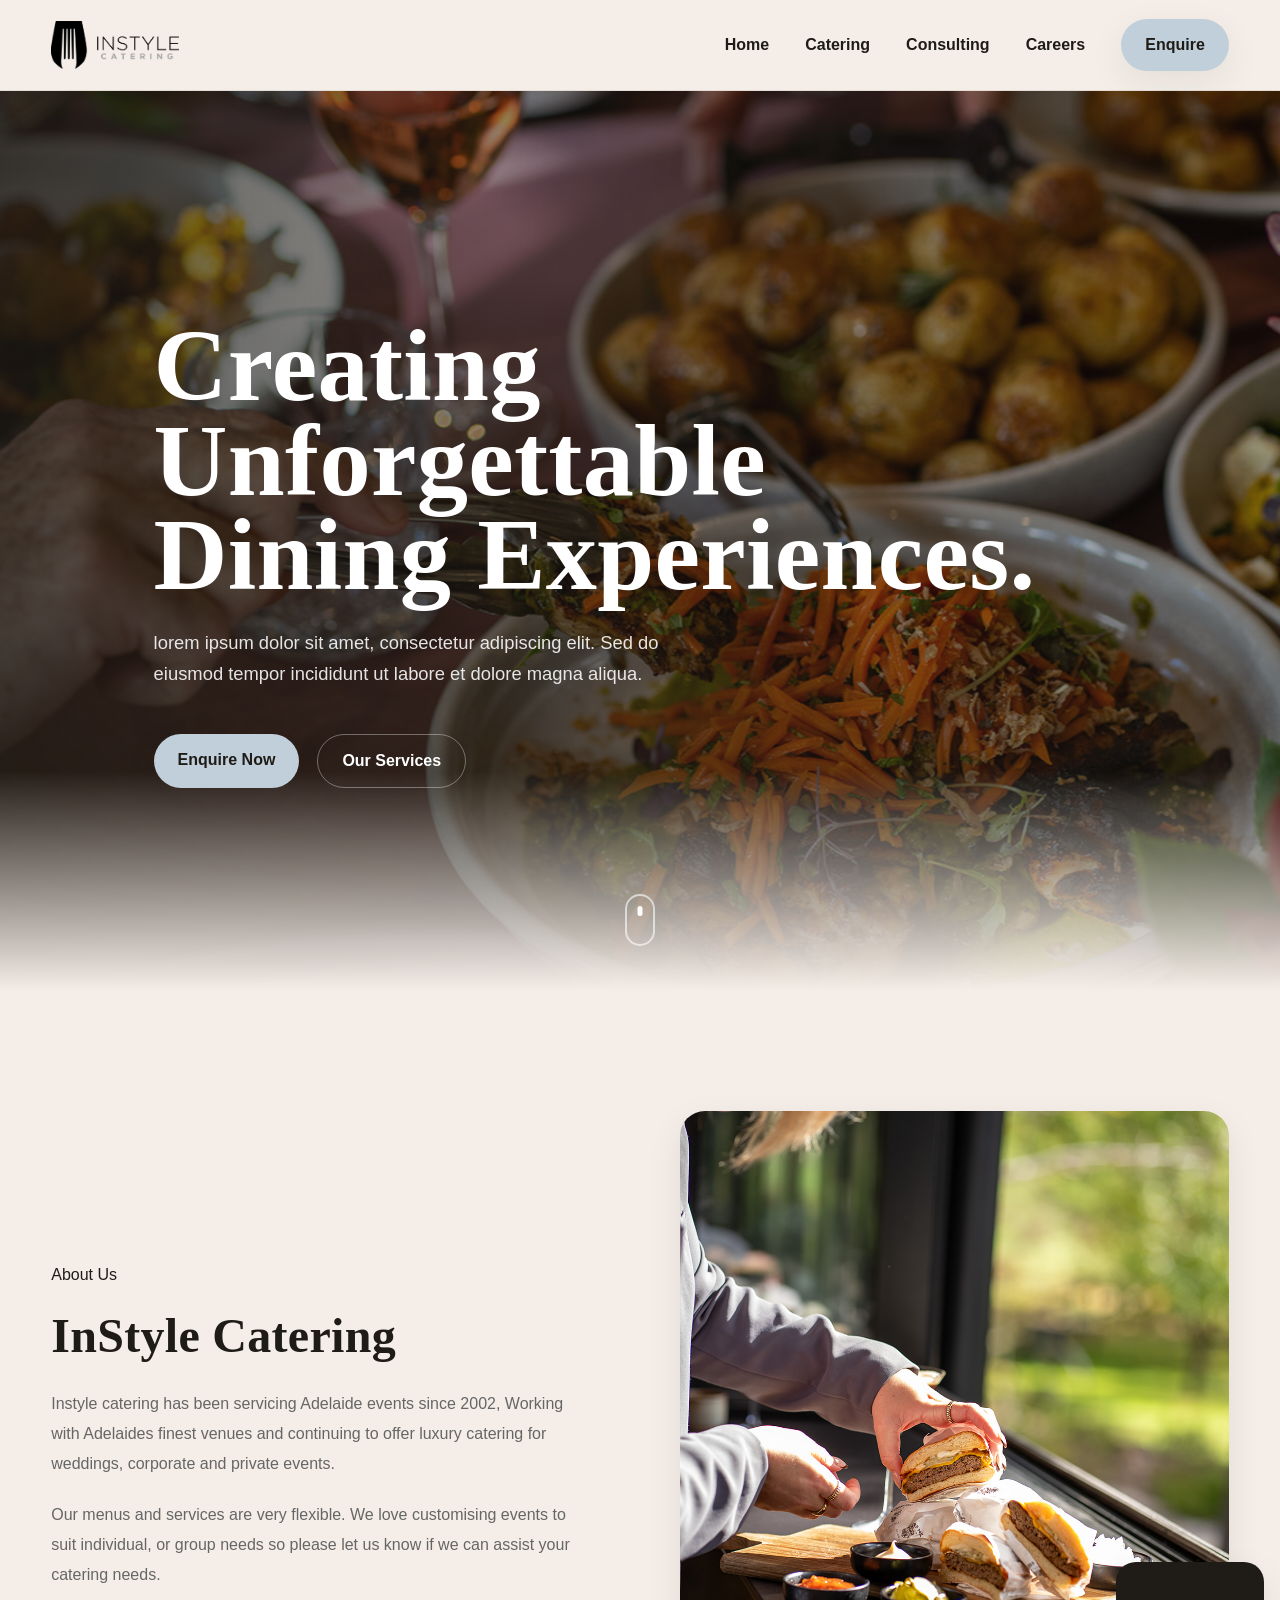
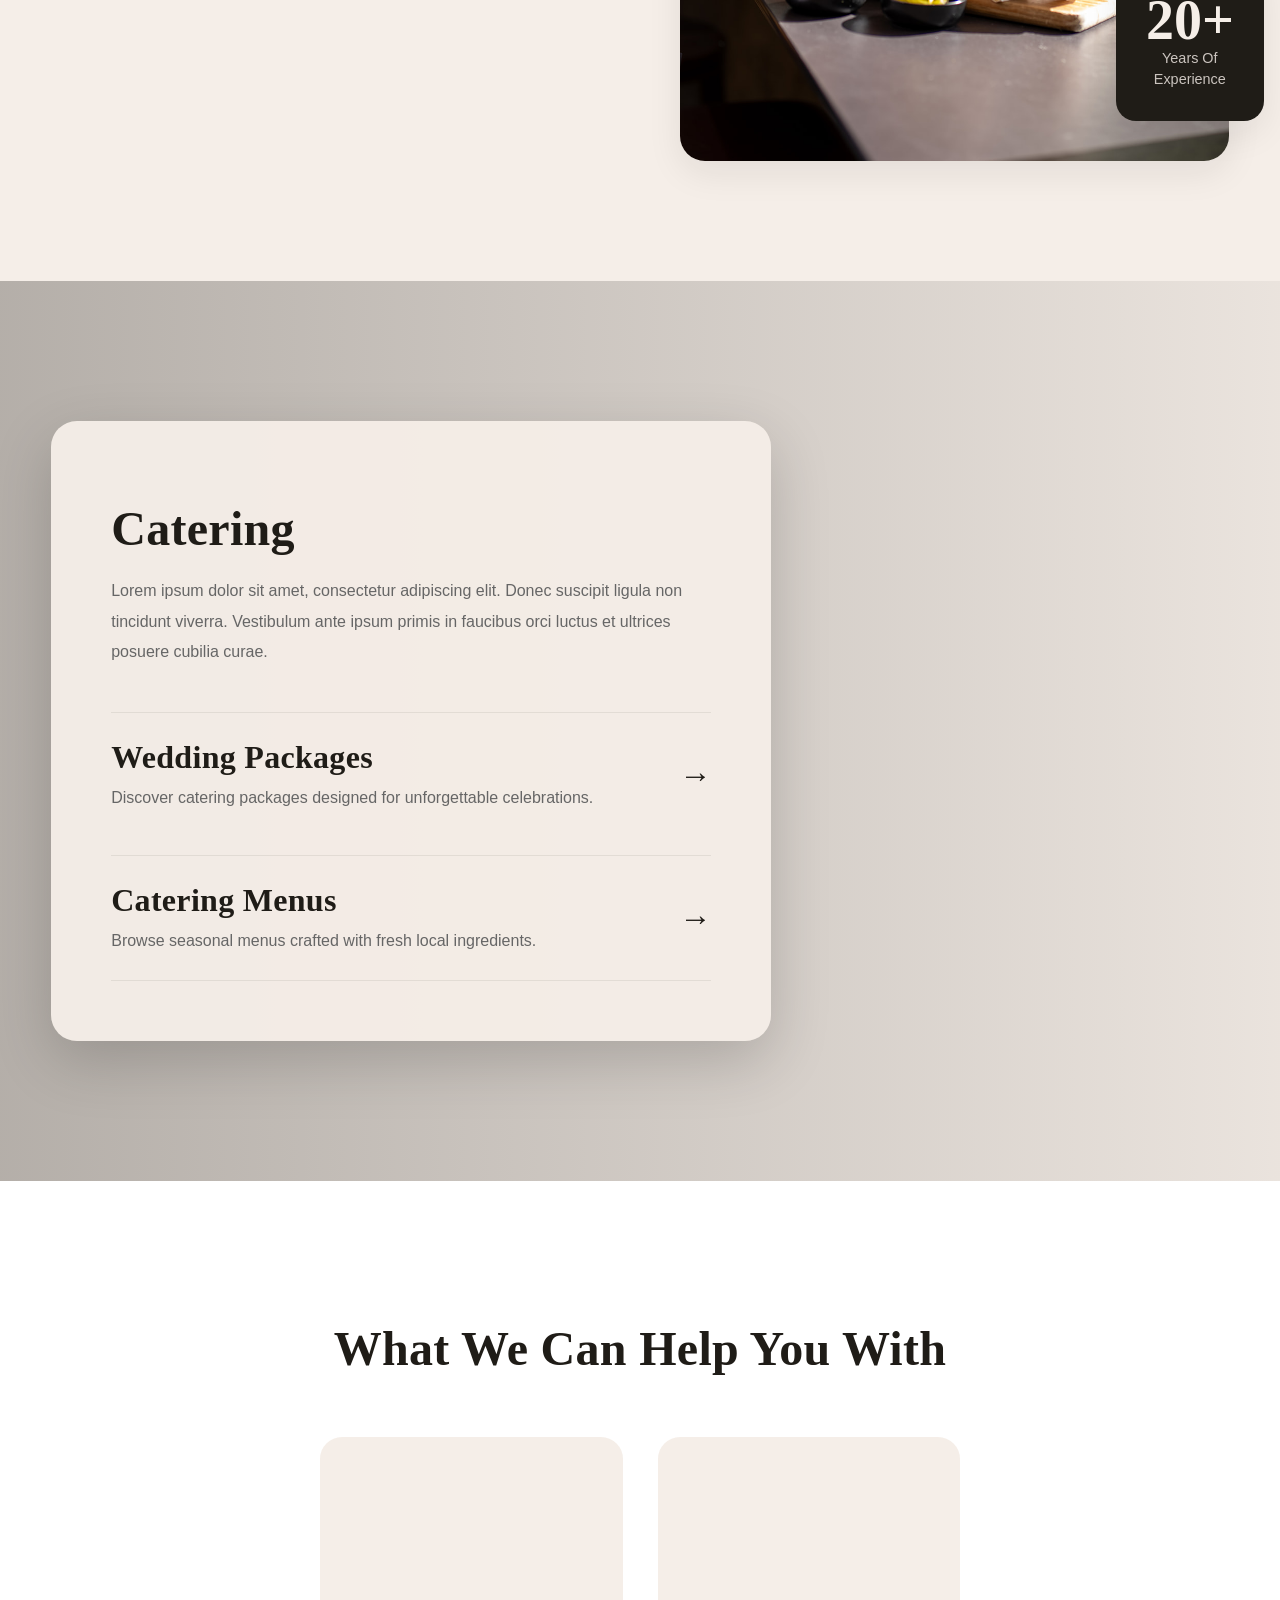
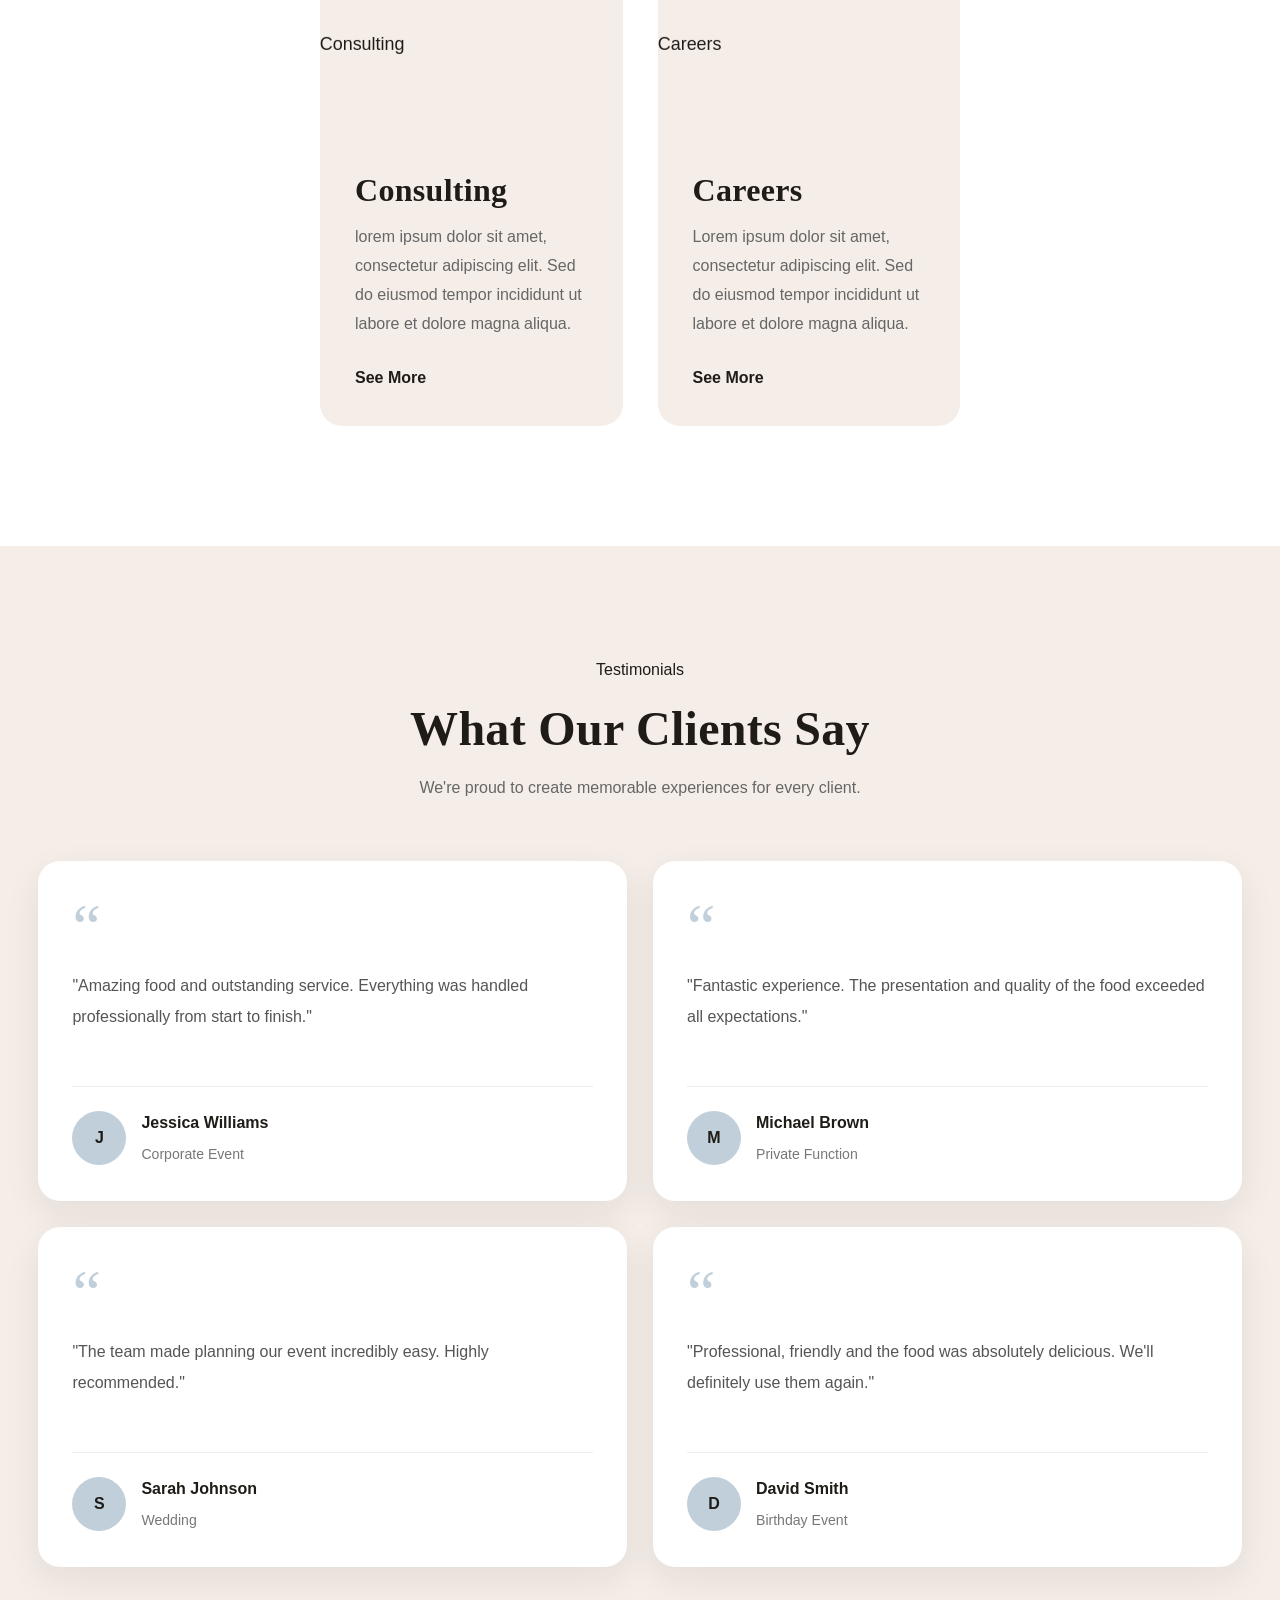
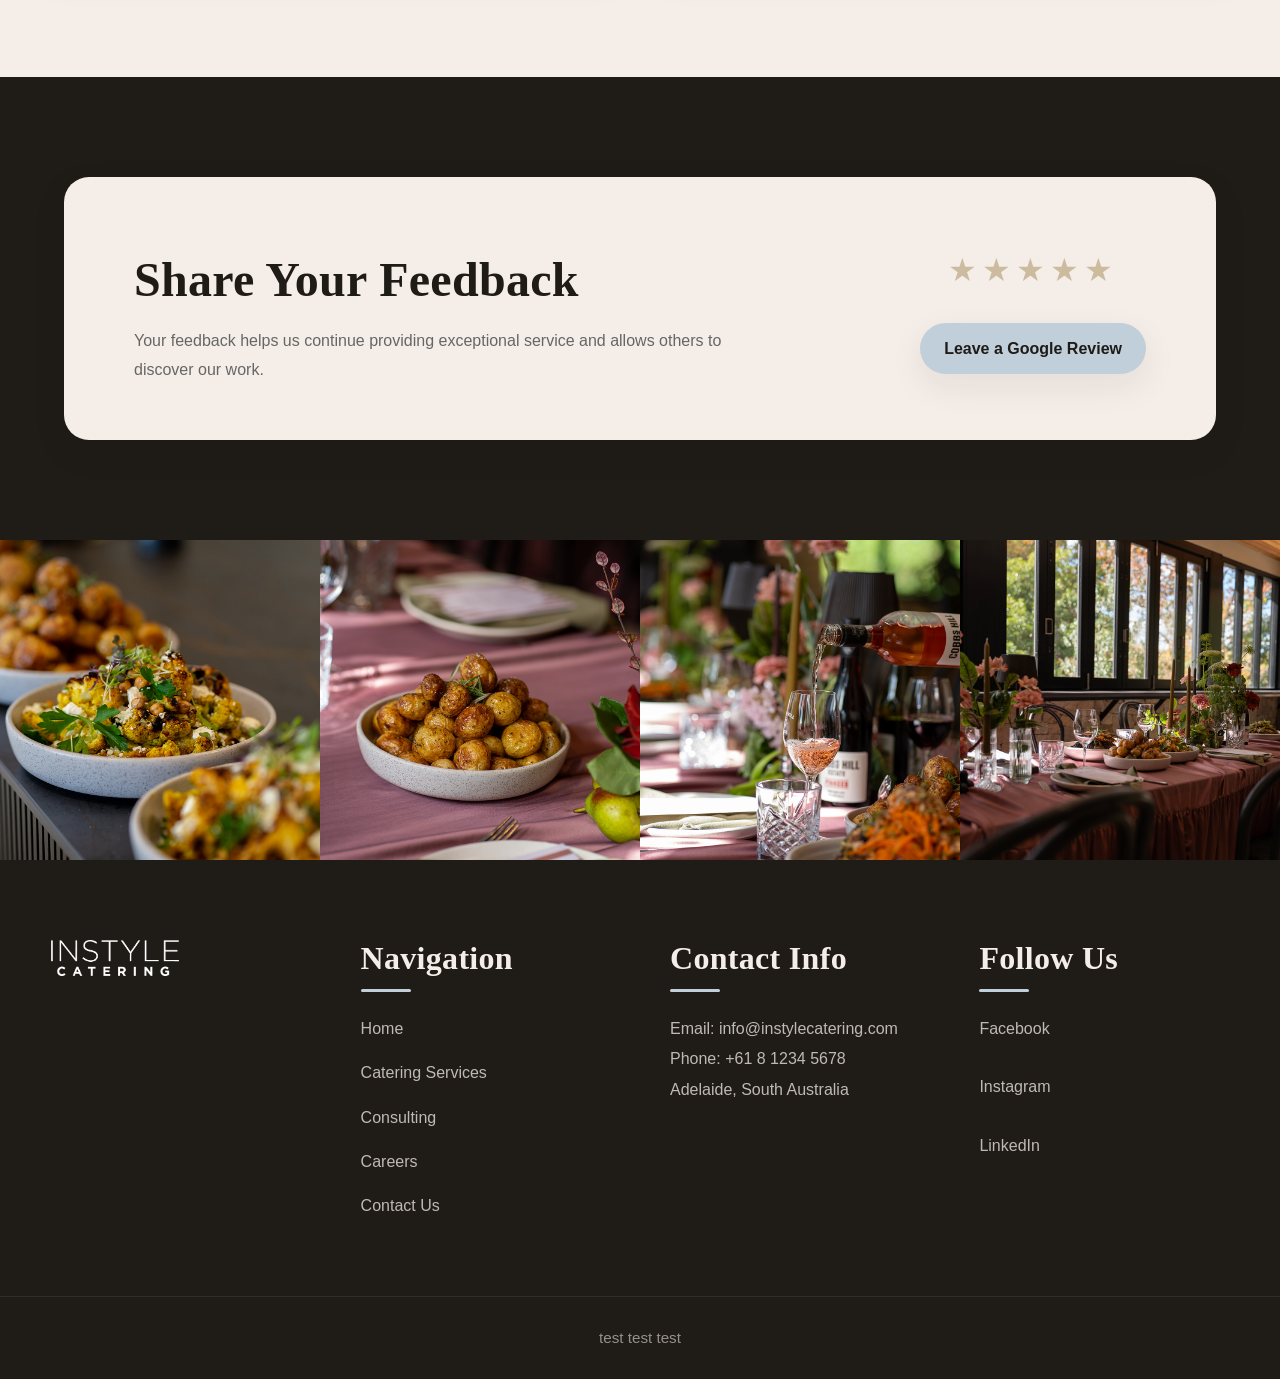
==== commit c3b9dd81: "Update index.html" ====
--- a/index.html
+++ b/index.html
@@ -10,7 +10,6 @@
     <link rel="preconnect" href="https://fonts.googleapis.com">
     <link rel="preconnect" href="https://fonts.gstatic.com" crossorigin>
 
-    <link href="https://fonts.googleapis.com/css2?family=Cormorant+Garamond:wght@500;600;700&family=Manrope:wght@300;400;500;600;700&display=swap" rel="stylesheet">
     <link href="https://fonts.googleapis.com/css2?family=Raleway:wght@400;500;600;700&display=swap" rel="stylesheet">
 </head>
 <body>
--- a/styles.css
+++ b/styles.css
@@ -14,7 +14,7 @@
     --background:var(--cream);
     --accent:var(--blue);
 
-    --heading-font:'Cormorant Garamond', serif;
+    --heading-font:'Raleway', serif;
     --body-font:'Manrope', sans-serif;
 
     --radius:14px;
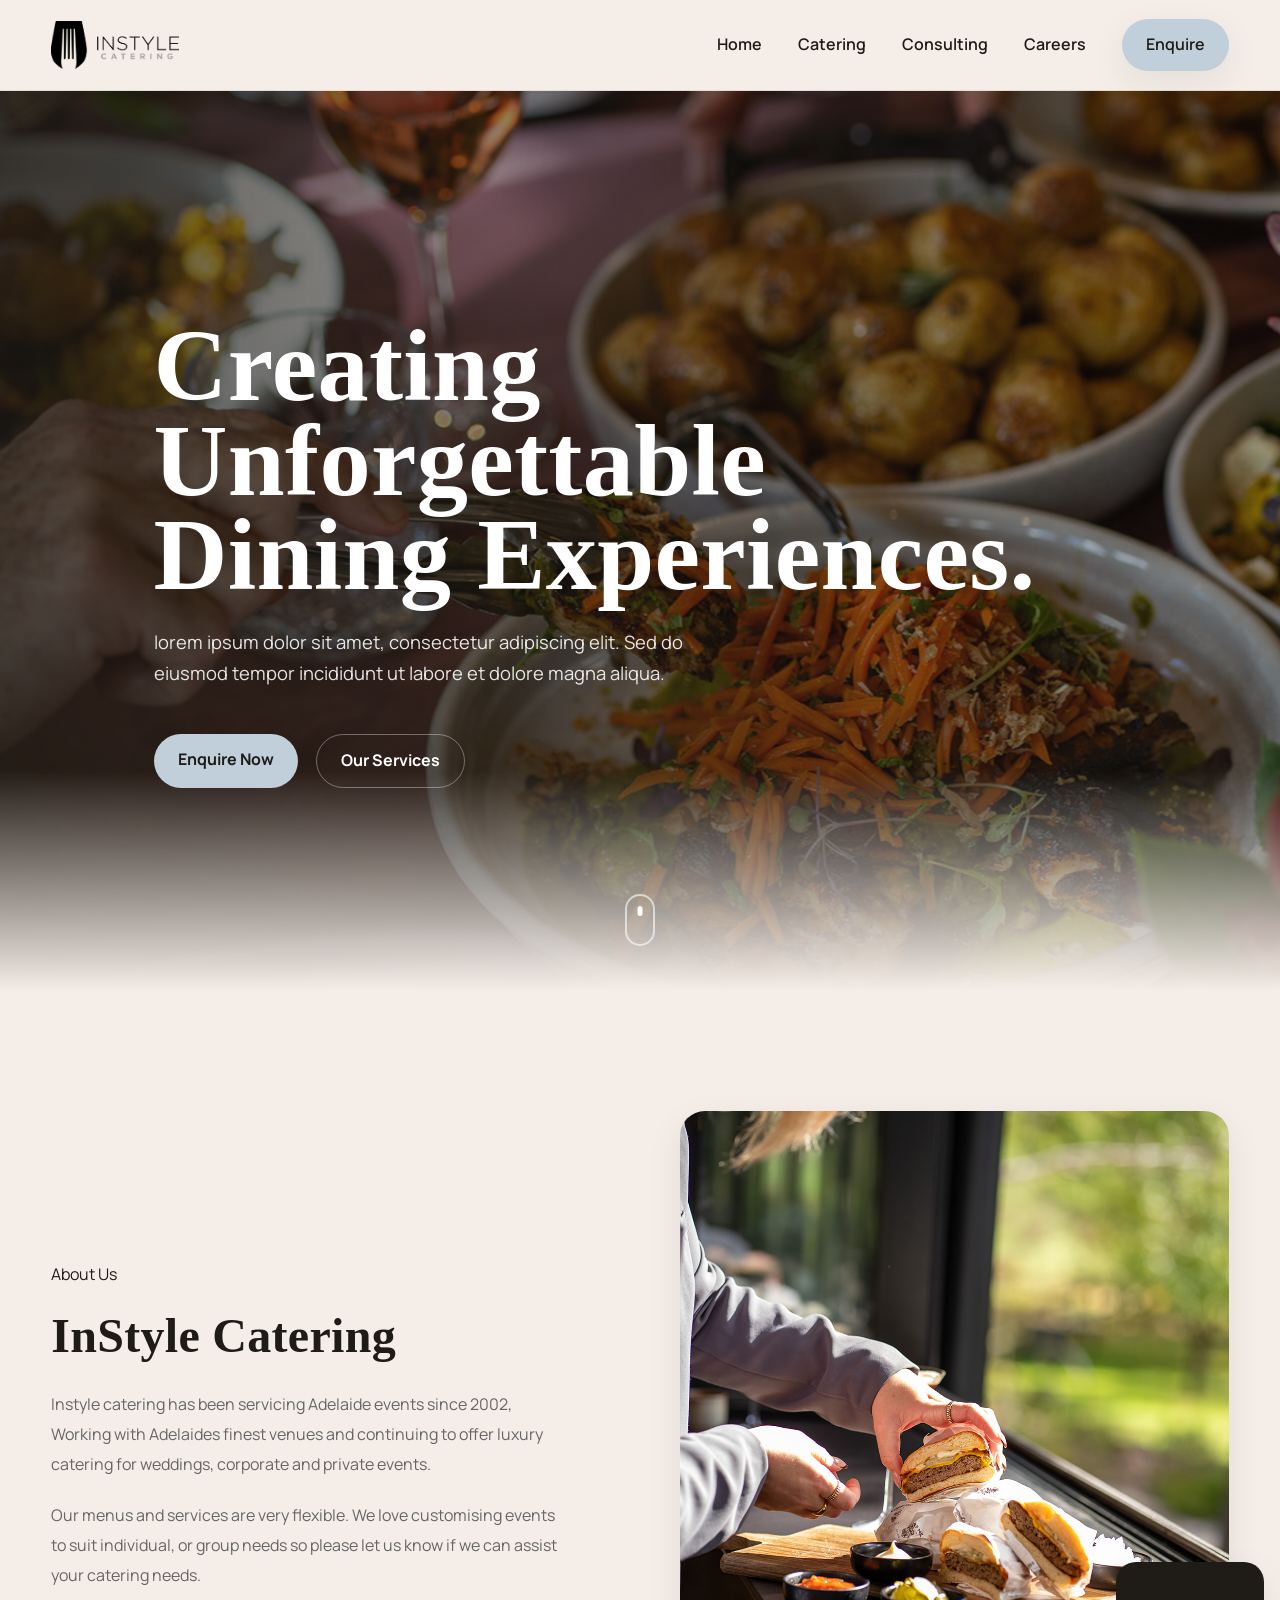
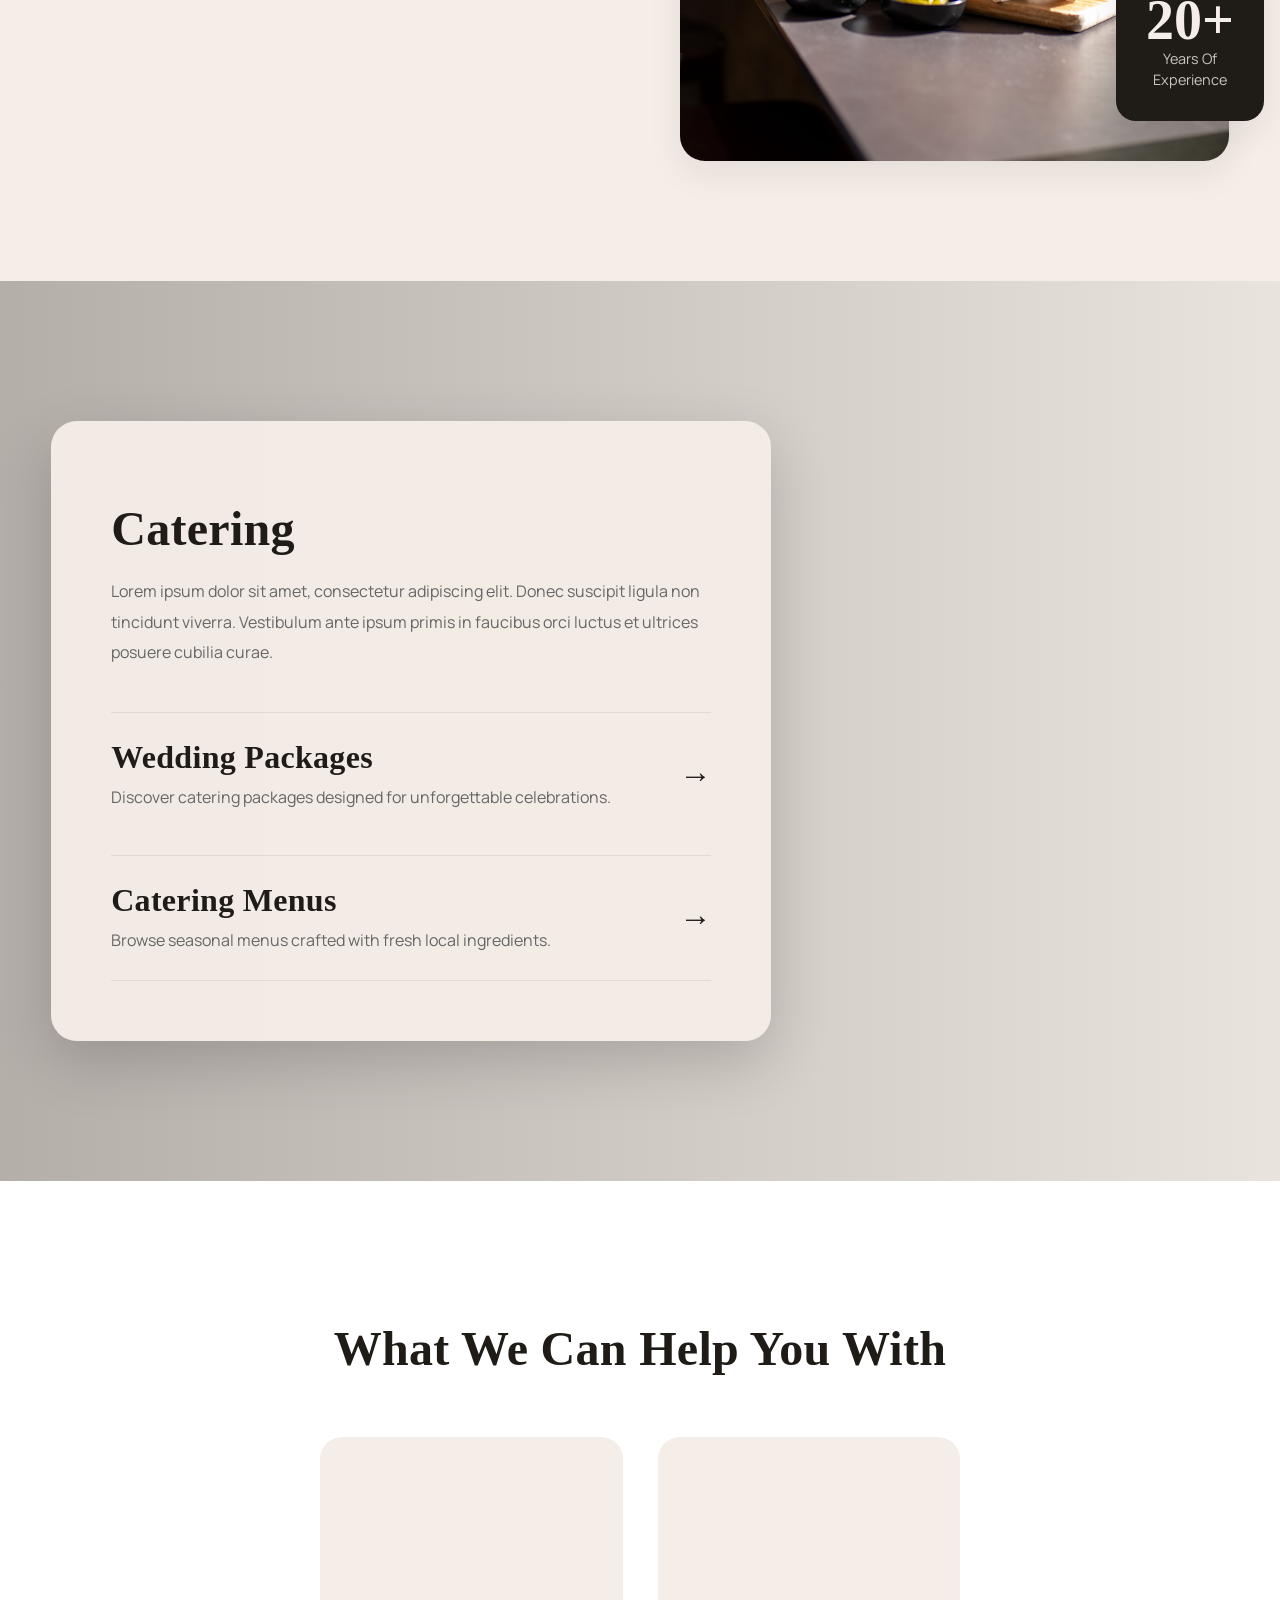
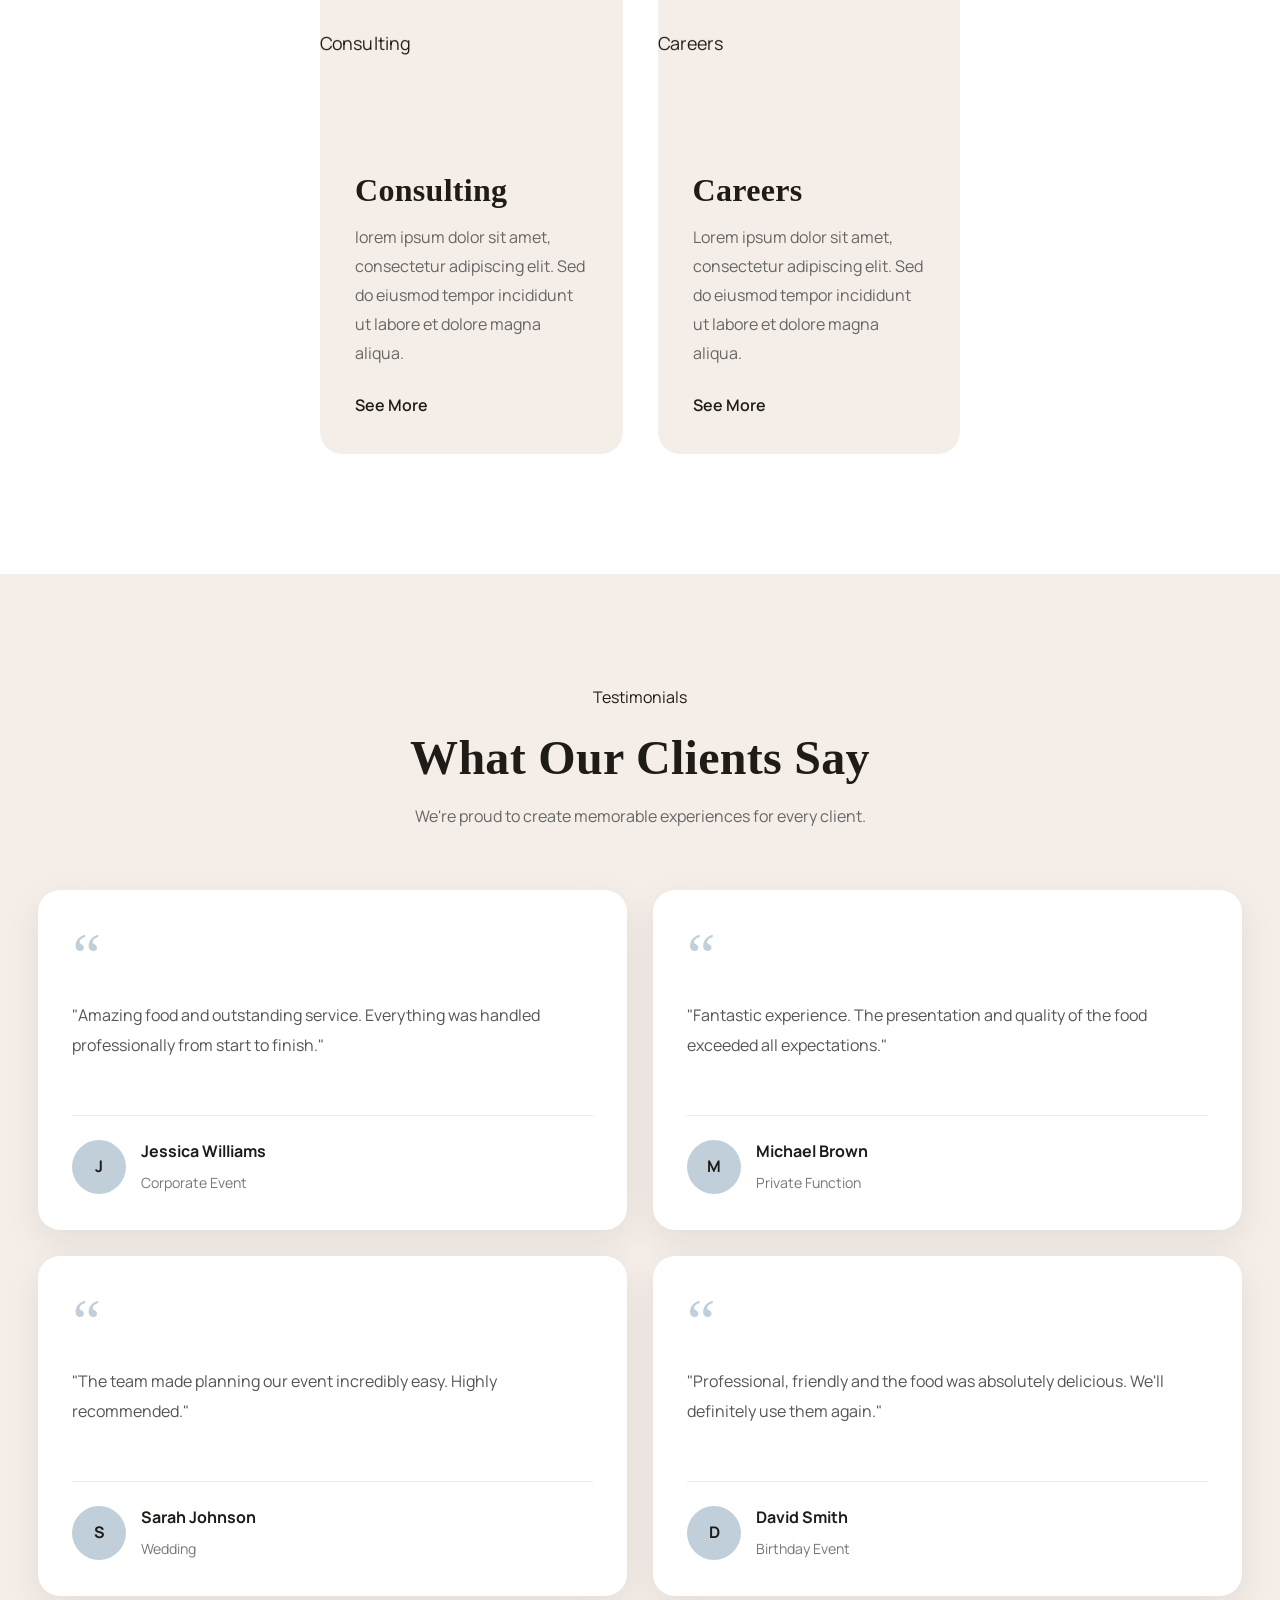
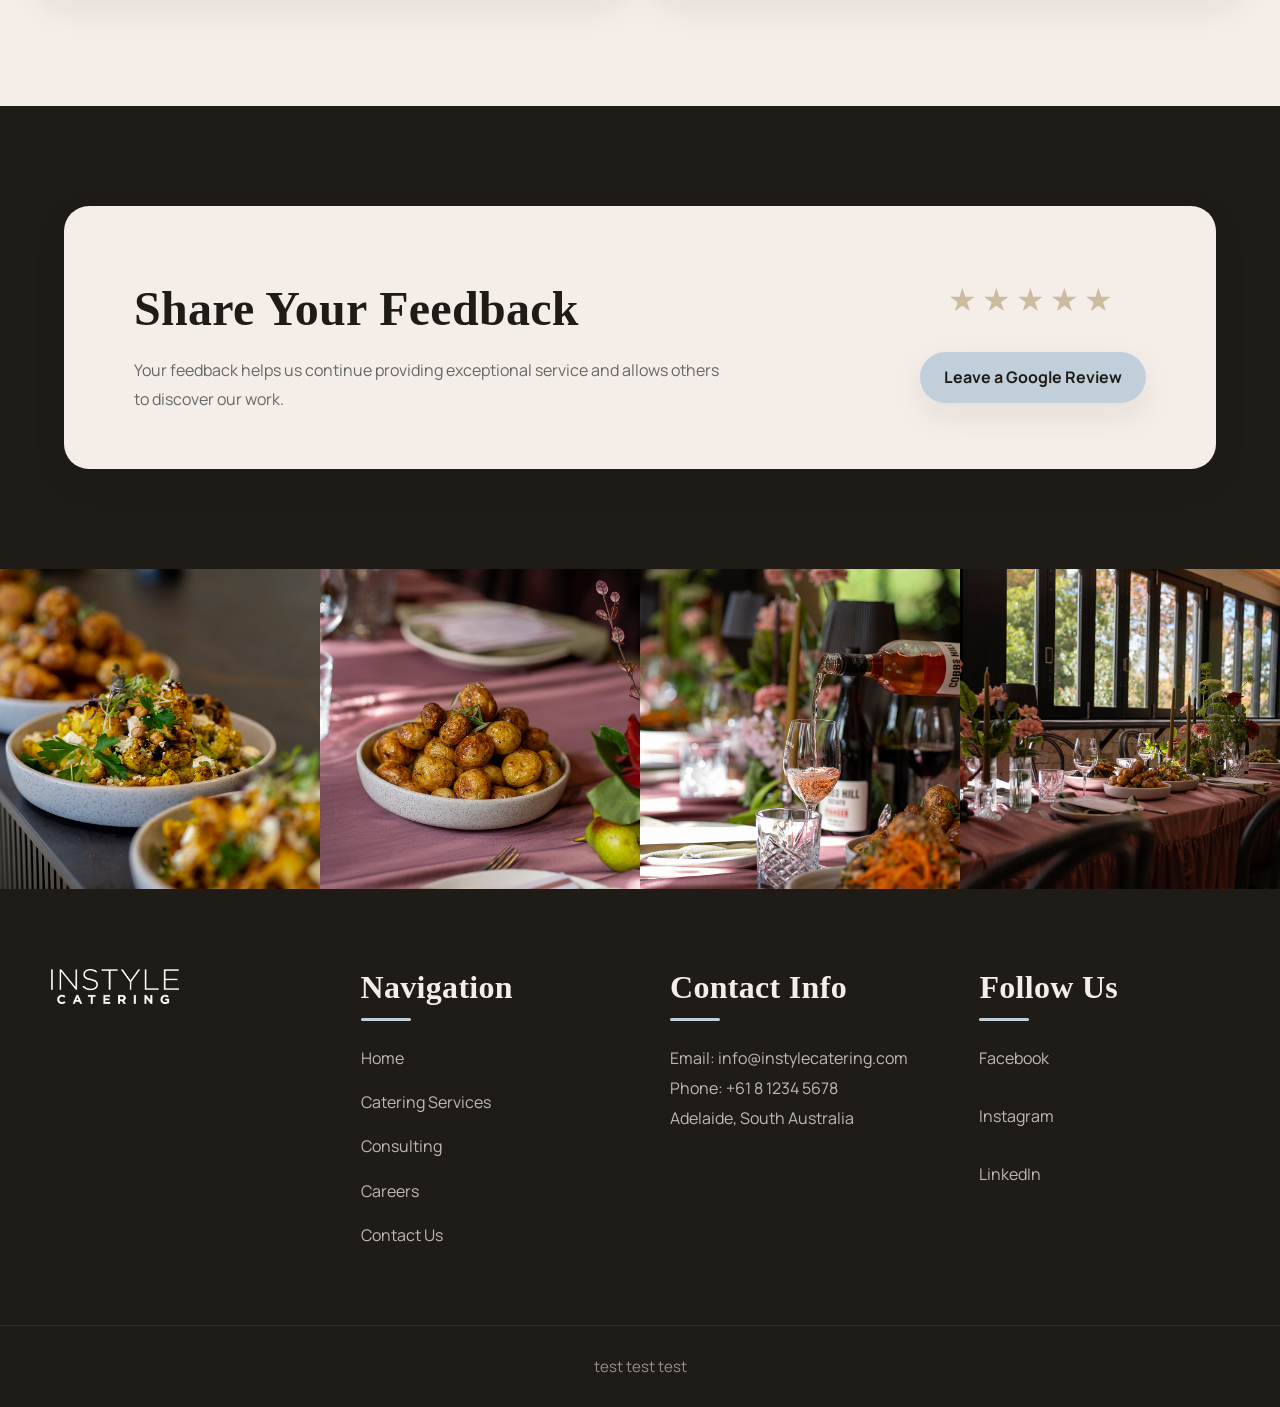
==== commit b5e84e0f: "Update index.html" ====
--- a/index.html
+++ b/index.html
@@ -9,7 +9,7 @@
     <link rel="stylesheet" href="styles.css">
     <link rel="preconnect" href="https://fonts.googleapis.com">
     <link rel="preconnect" href="https://fonts.gstatic.com" crossorigin>
-
+    <link href="https://fonts.googleapis.com/css2?family=Cormorant+Garamond:wght@500;600;700&family=Manrope:wght@300;400;500;600;700&display=swap" rel="stylesheet">
     <link href="https://fonts.googleapis.com/css2?family=Raleway:wght@400;500;600;700&display=swap" rel="stylesheet">
 </head>
 <body>
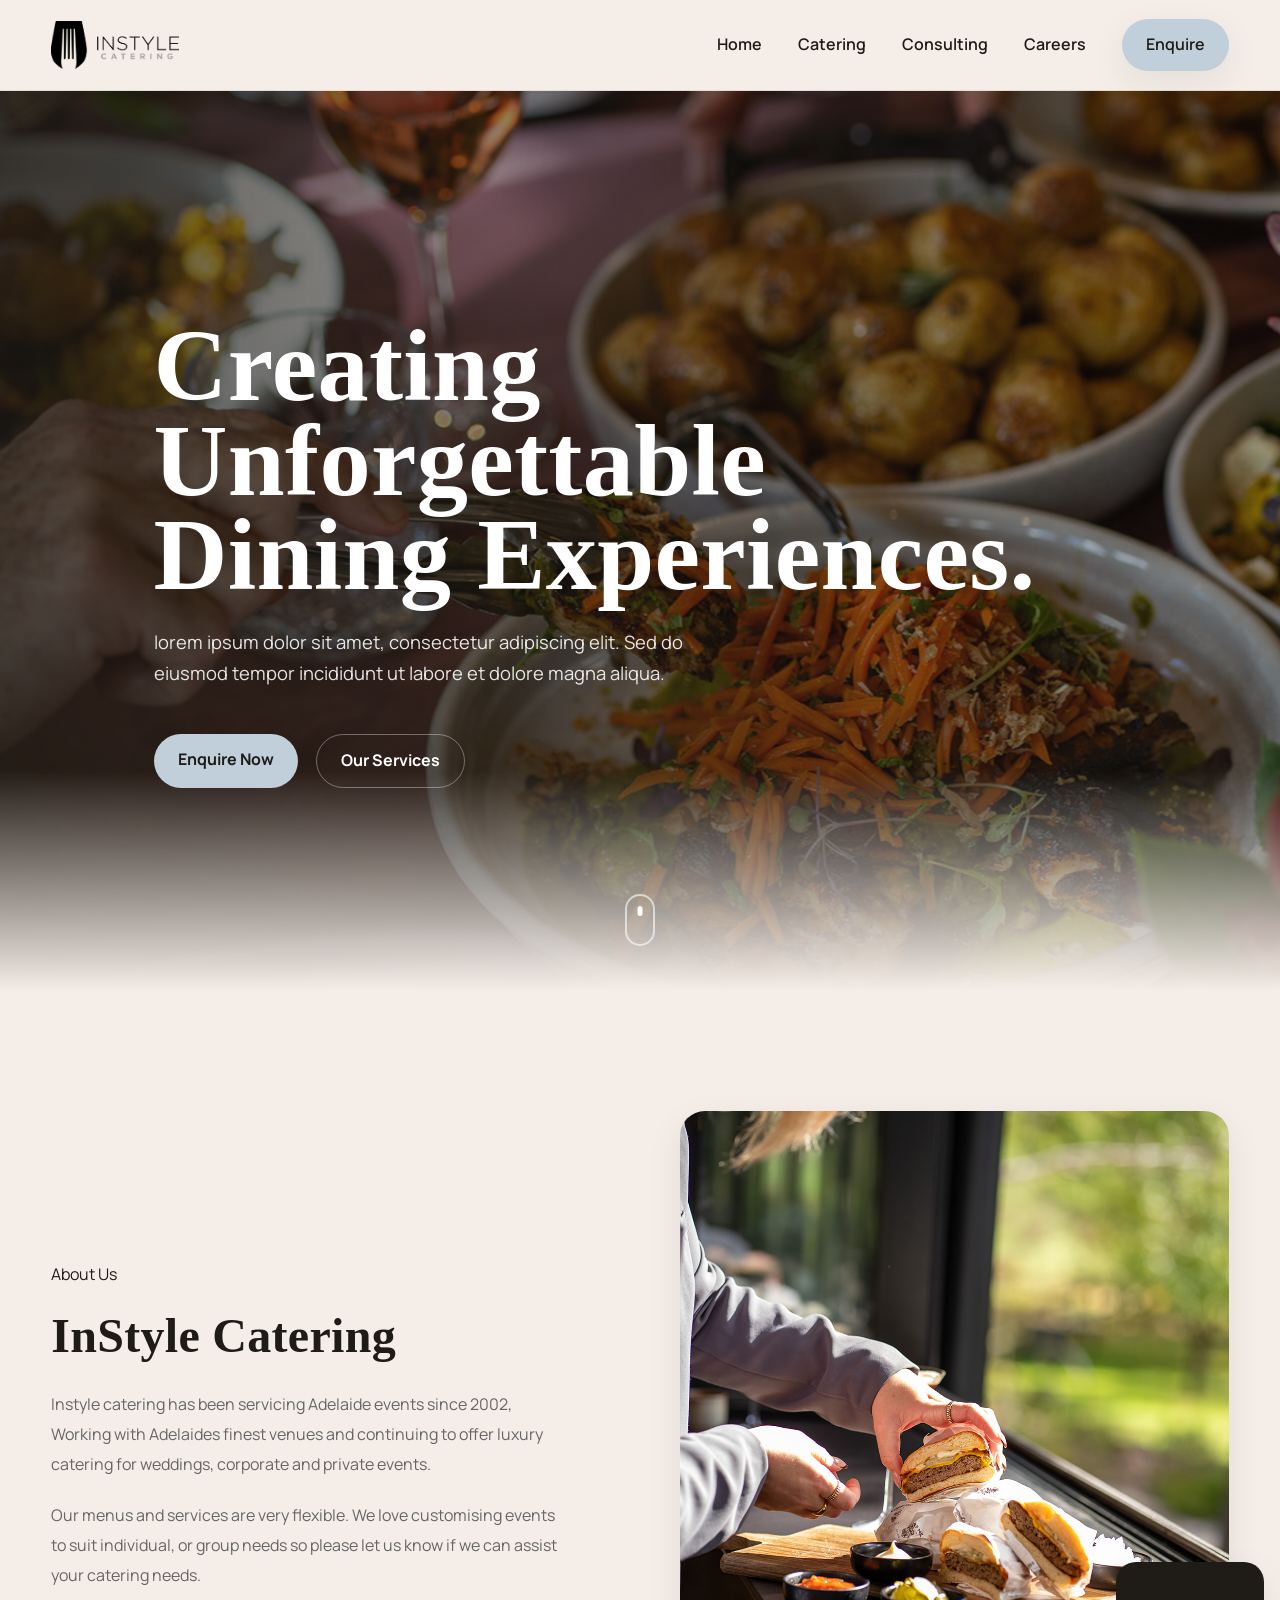
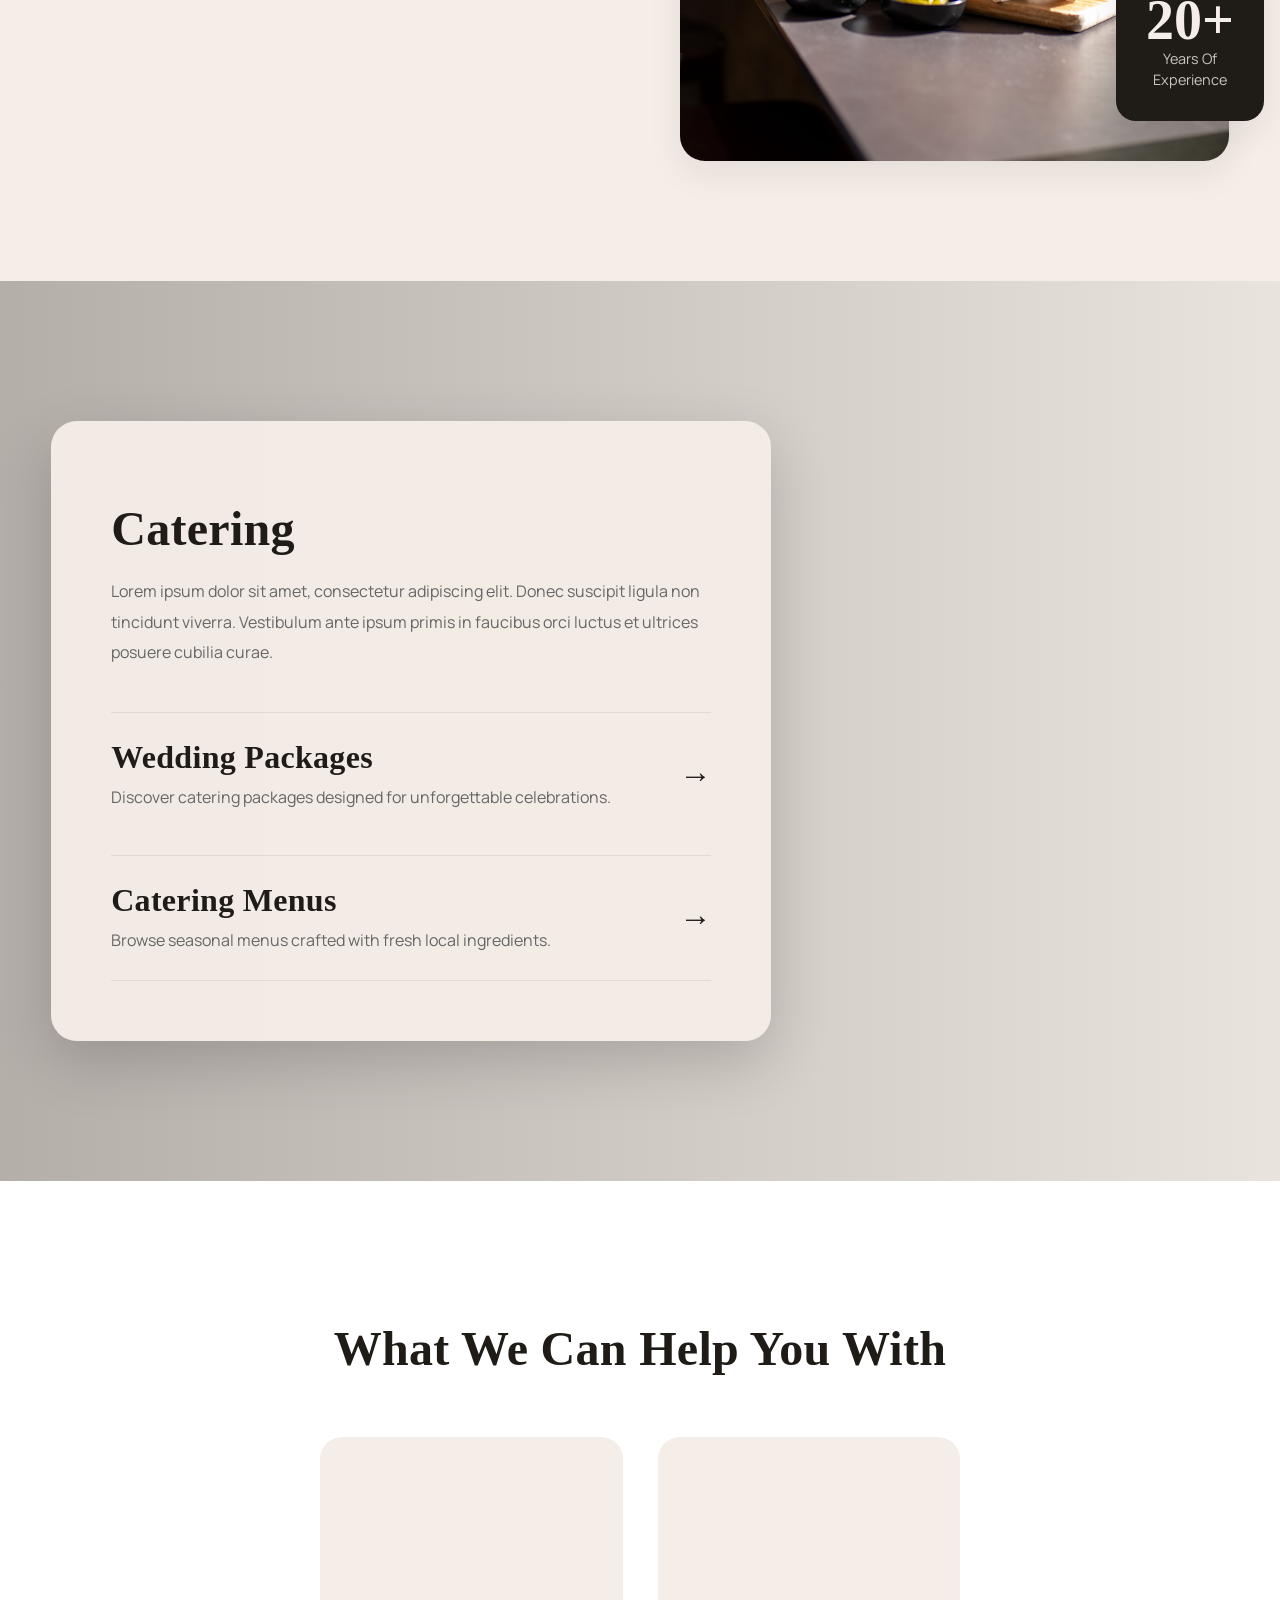
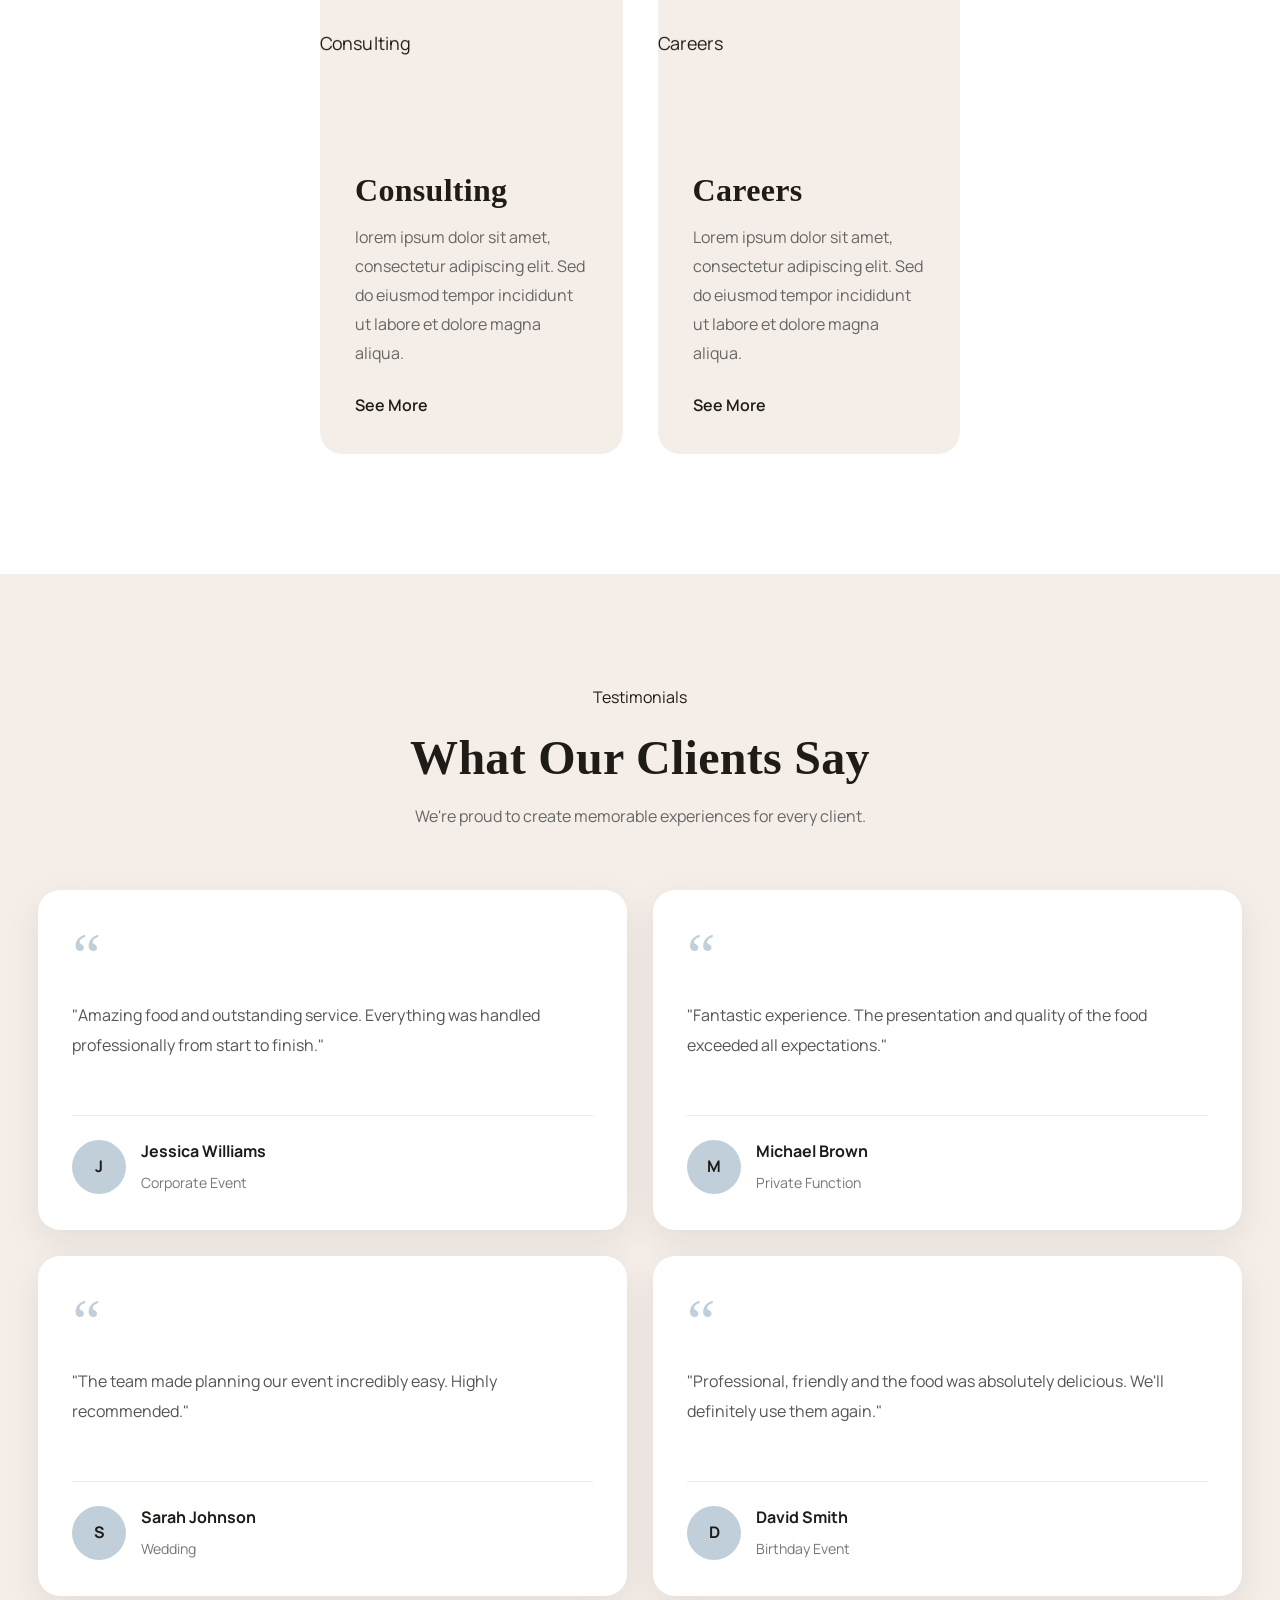
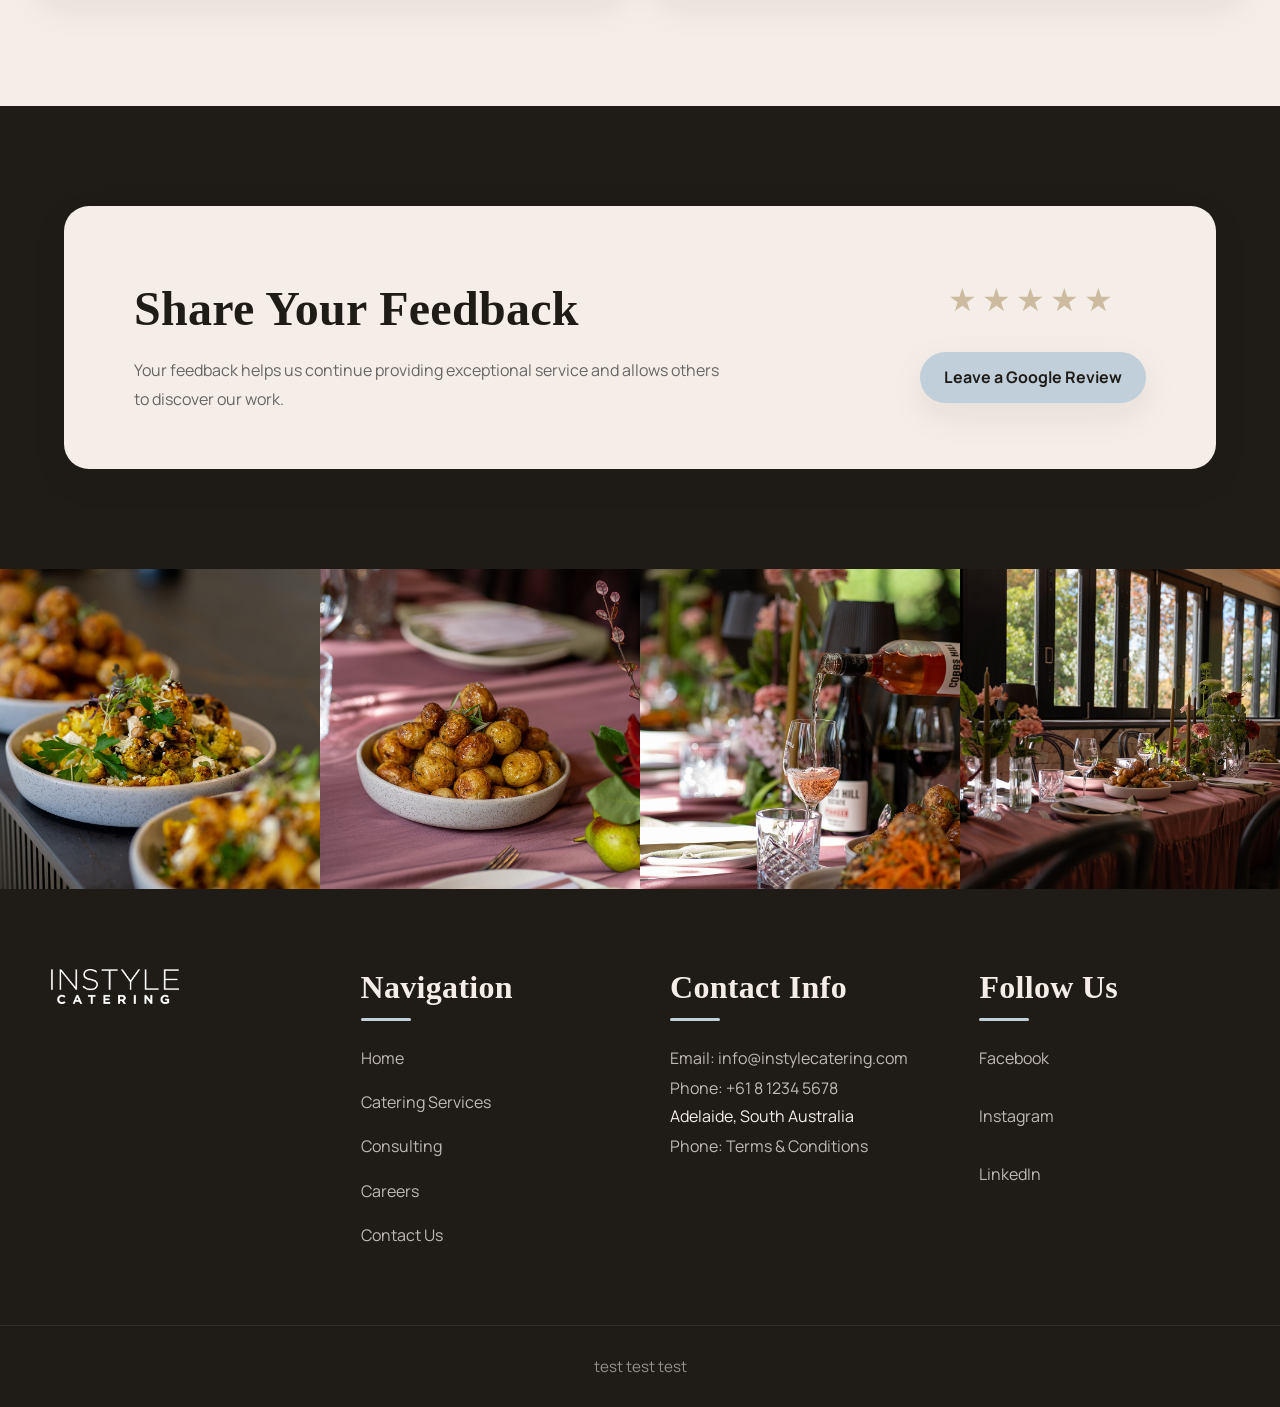
==== commit 528d1900: "Update index.html" ====
--- a/index.html
+++ b/index.html
@@ -501,8 +501,9 @@
             <div class="footer-section">
                 <h3>Contact Info</h3>
                 <p>Email: <a href="mailto:info@instylecatering.com">info@instylecatering.com</a></p>
-                <p>Phone: <a href="tel:+61812345678">+61 8 1234 5678</a></p>
+                <p>Phone: <a href="tel:+61812345678">+61 8 1234 5678</a></p
                 <p>Adelaide, South Australia</p>
+                  <p>Phone: <a href="">Terms & Conditions</a></p>
             </div>
             
             <div class="footer-section">
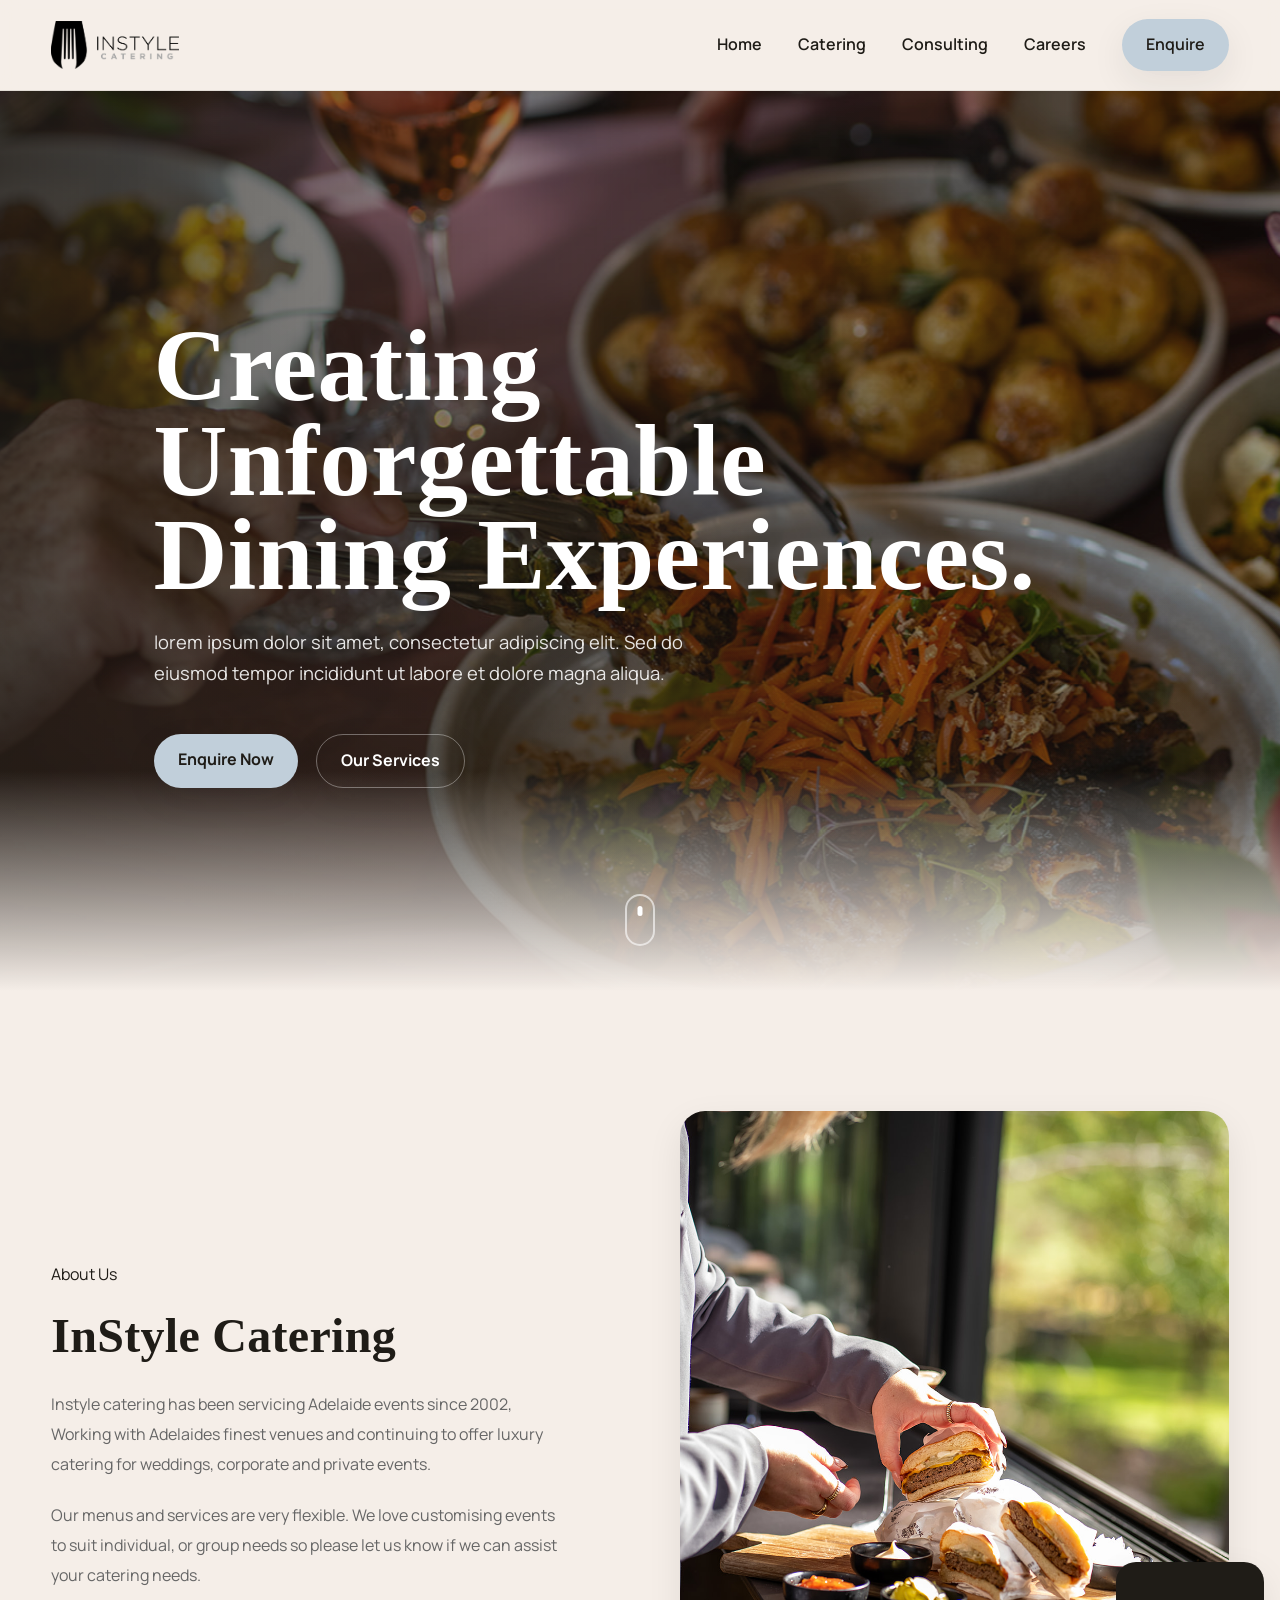
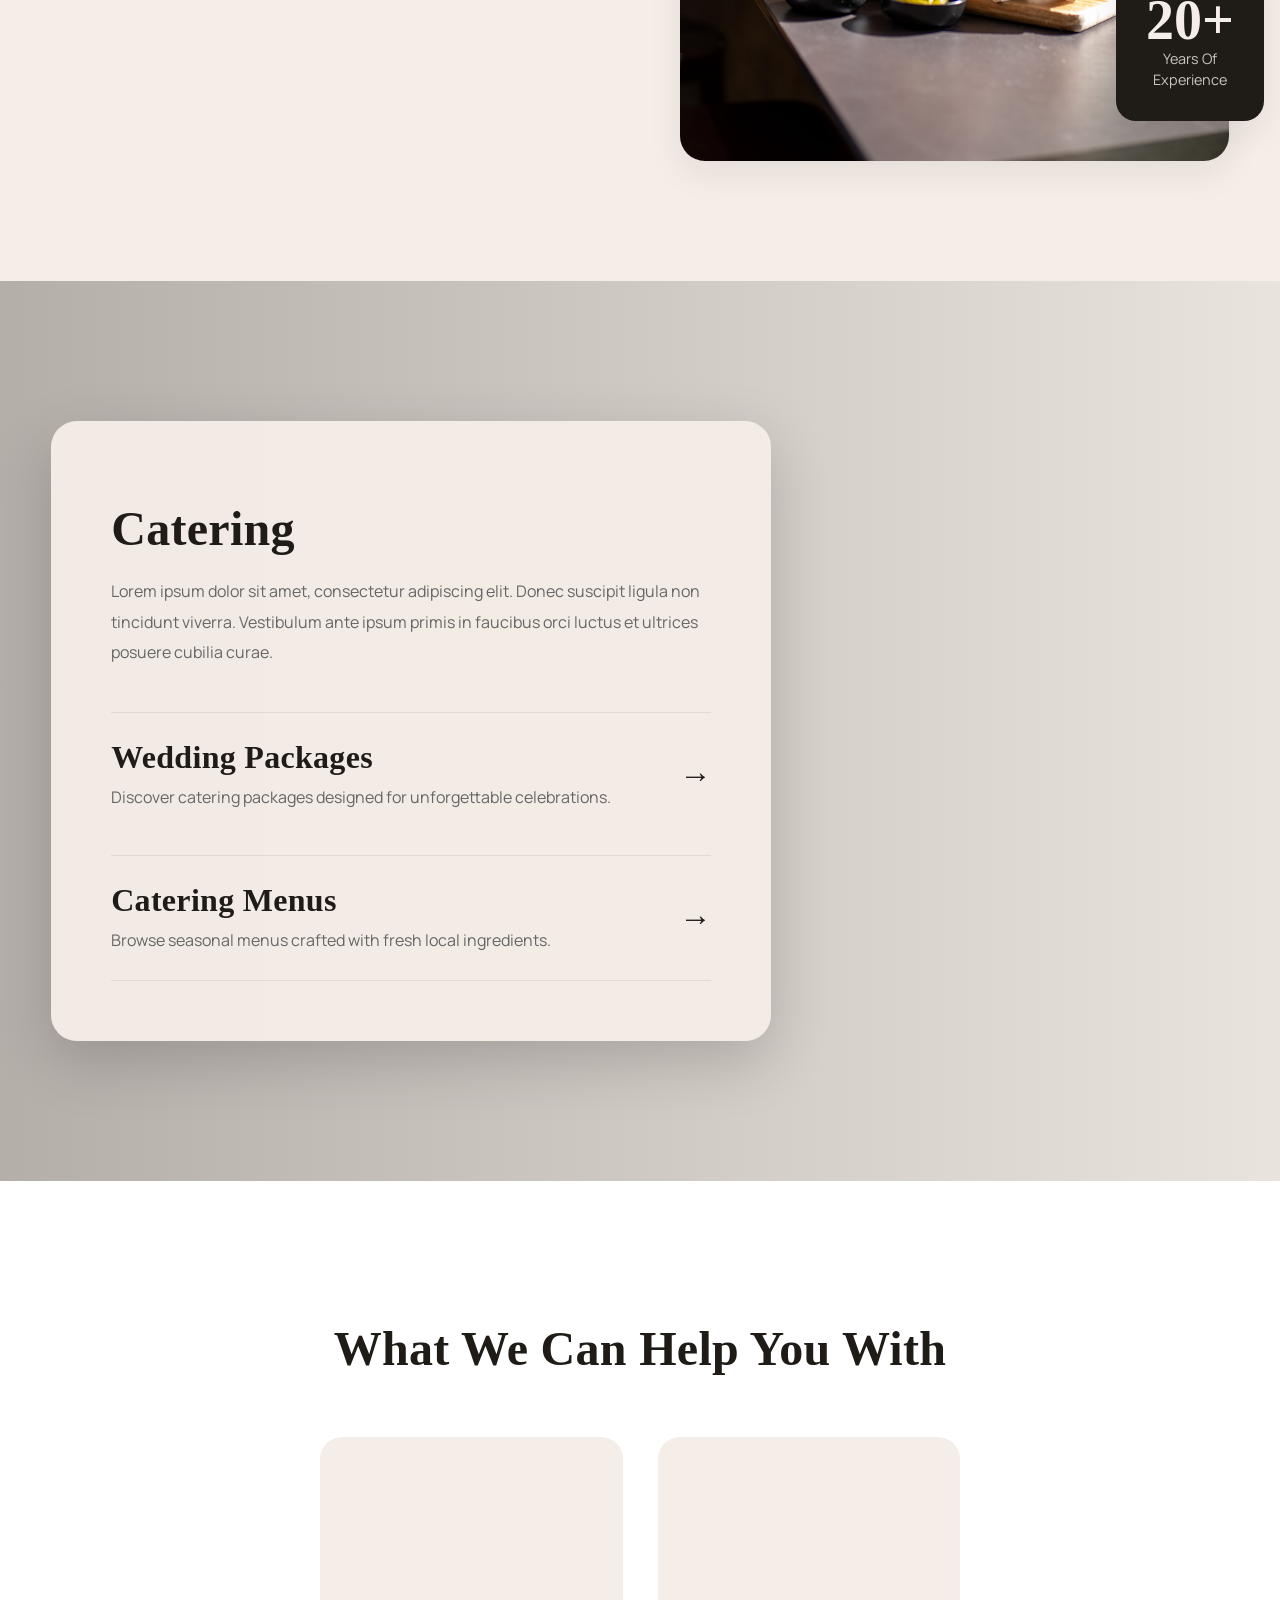
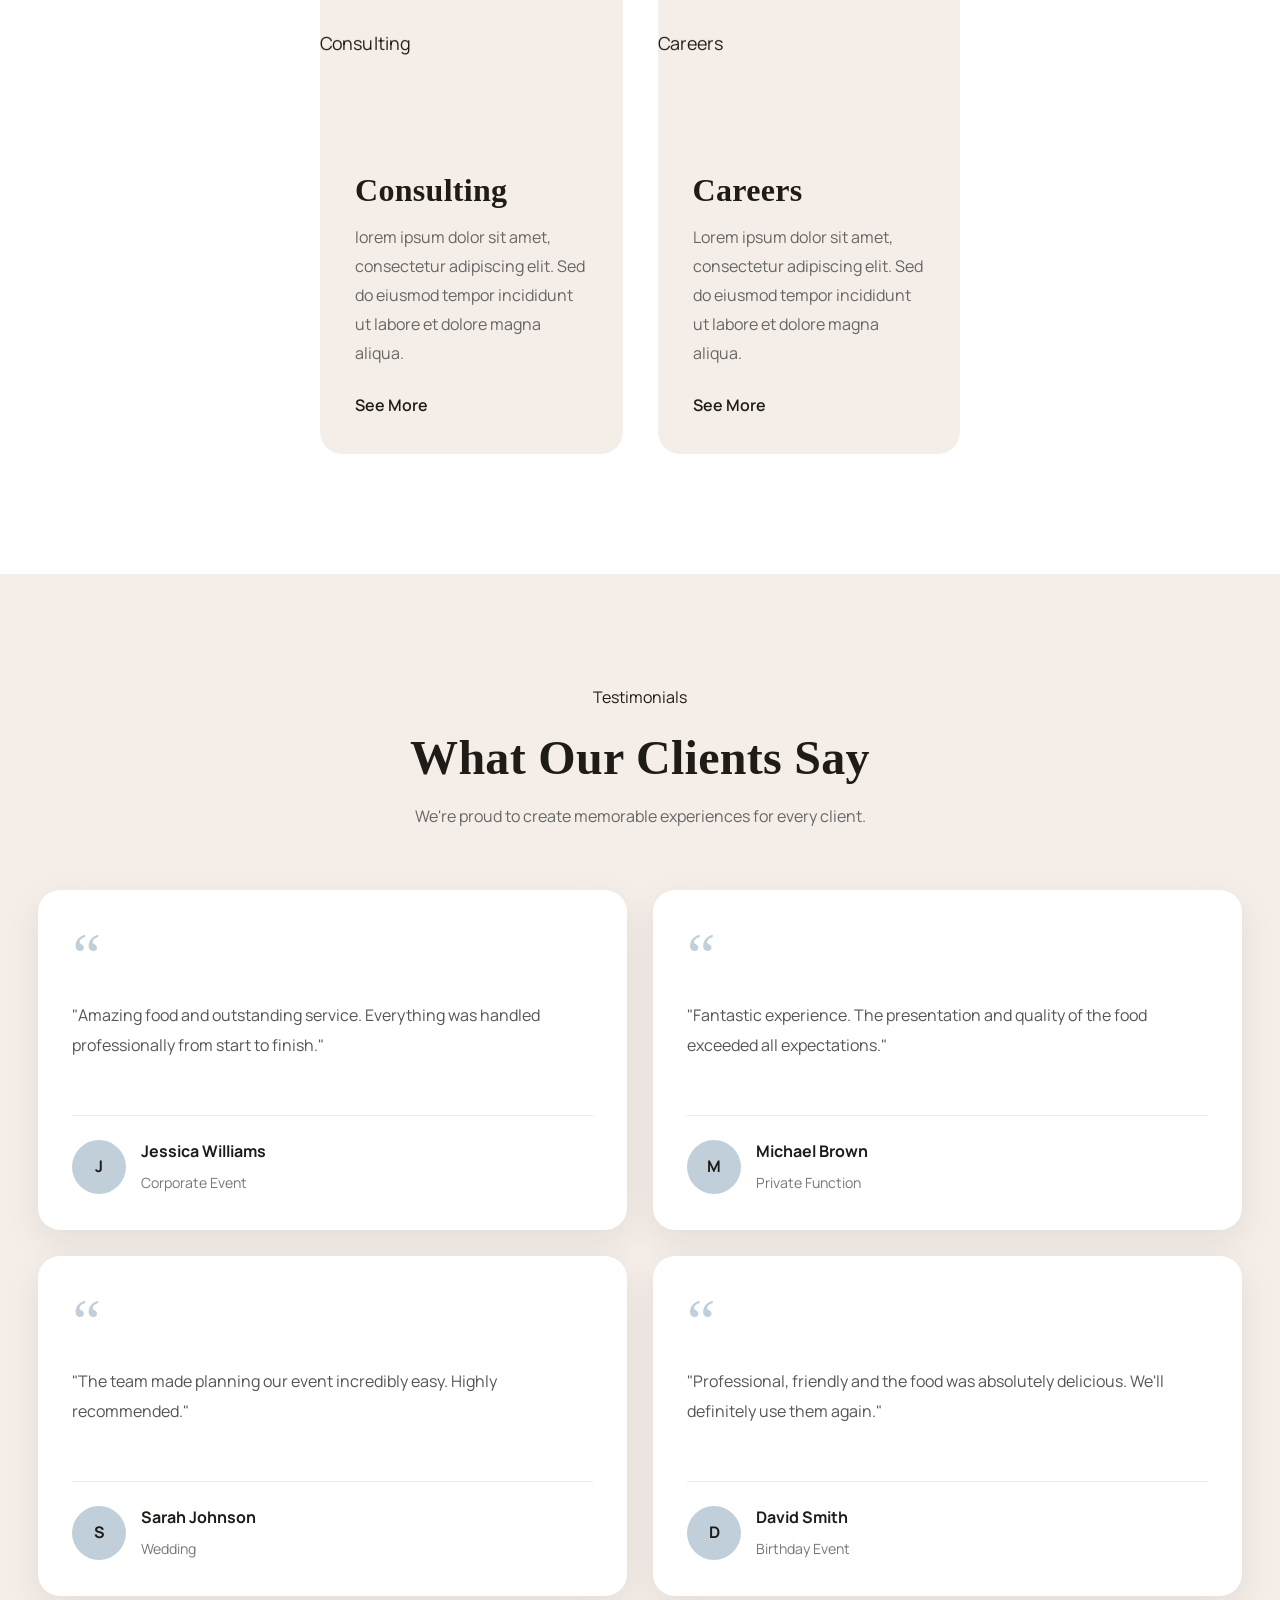
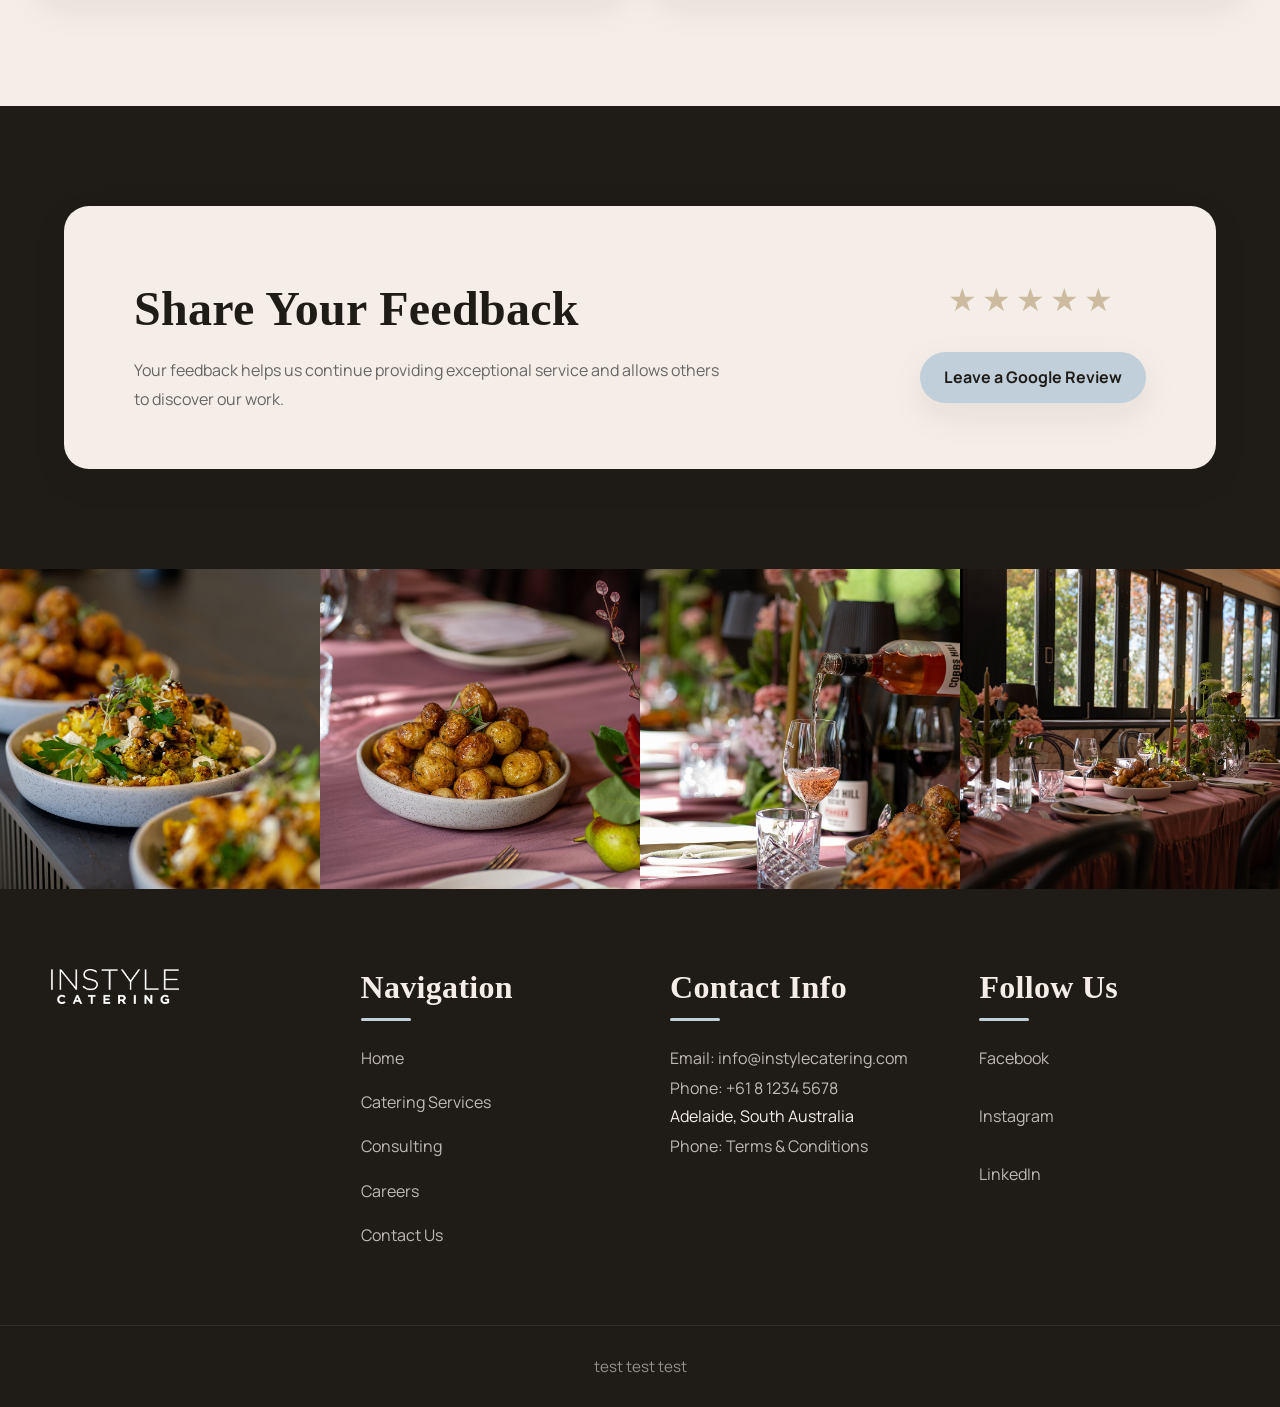
==== commit 31b6abf3: "Update index.html" ====
--- a/index.html
+++ b/index.html
@@ -503,7 +503,7 @@
                 <p>Email: <a href="mailto:info@instylecatering.com">info@instylecatering.com</a></p>
                 <p>Phone: <a href="tel:+61812345678">+61 8 1234 5678</a></p
                 <p>Adelaide, South Australia</p>
-                  <p>Phone: <a href="">Terms & Conditions</a></p>
+                  <p>Phone: <a href="/Instyle Catering Terms & Conditions .pdf">Terms & Conditions</a></p>
             </div>
             
             <div class="footer-section">
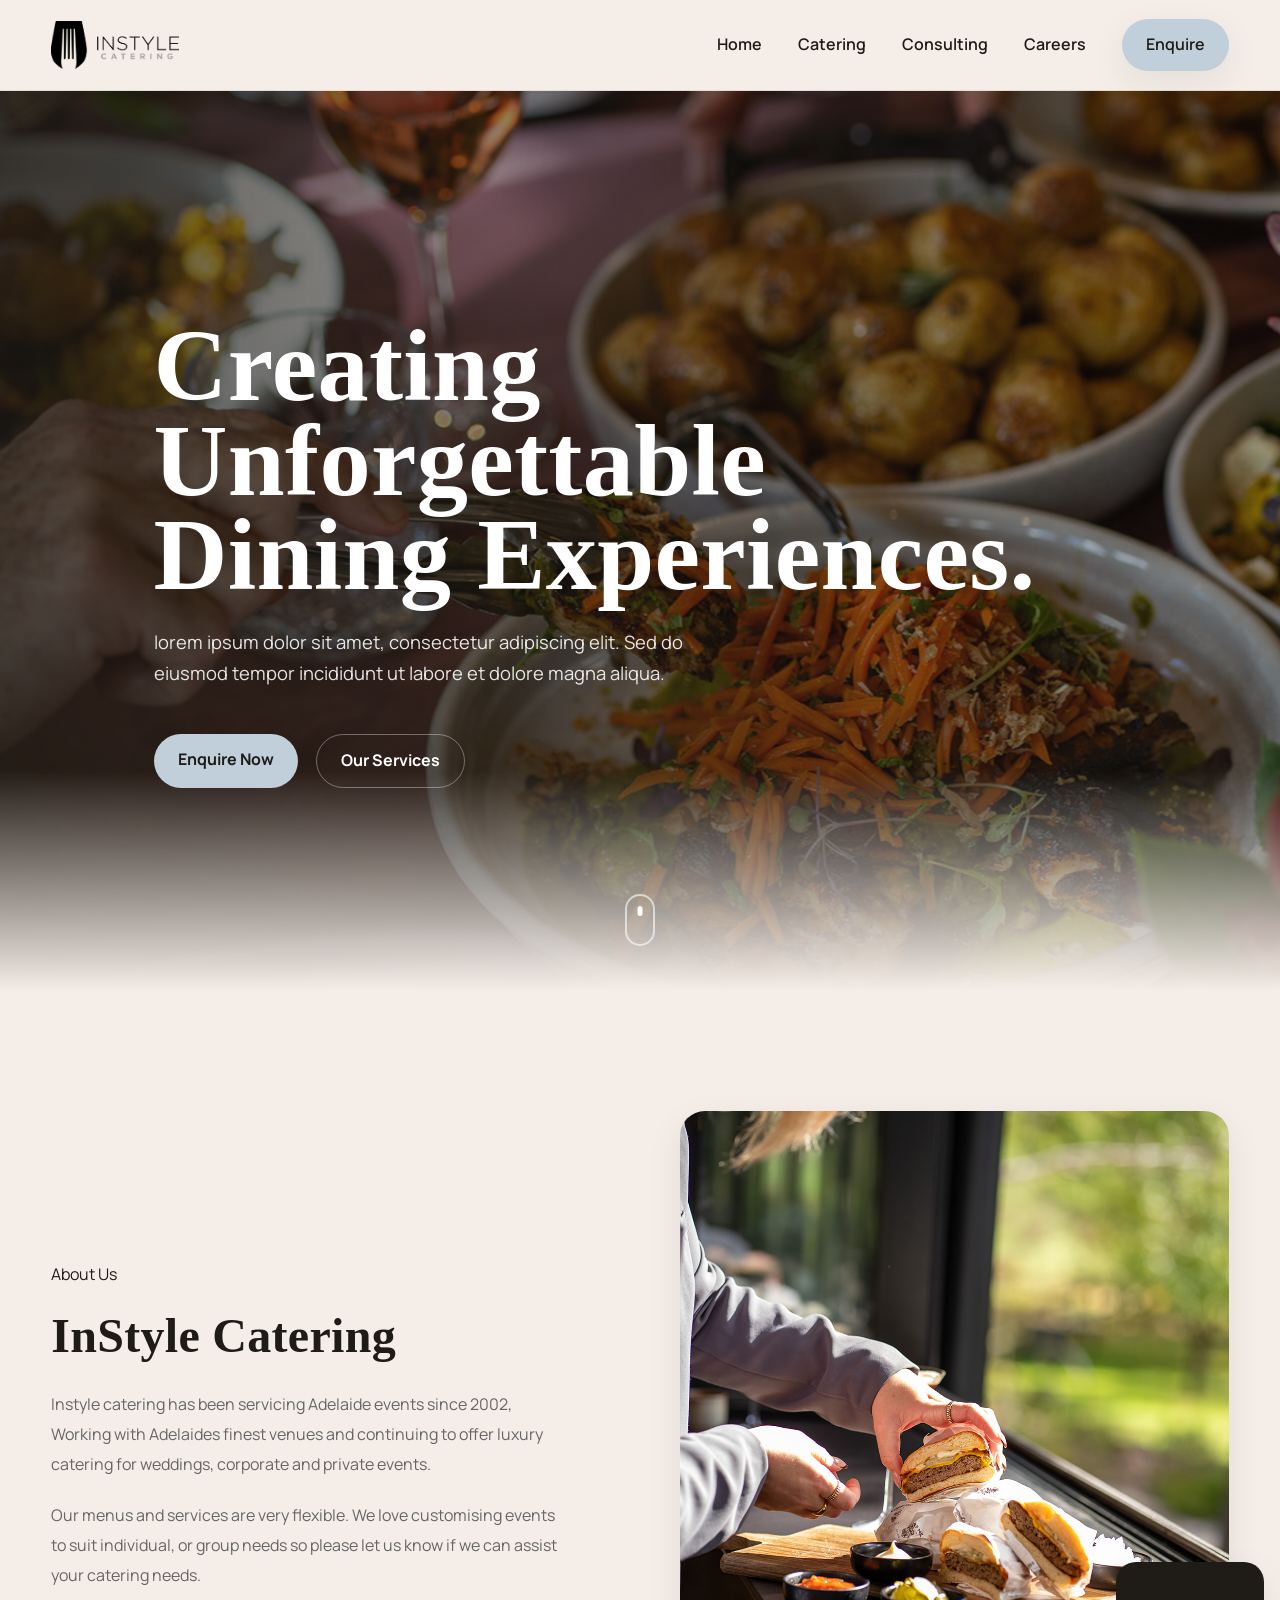
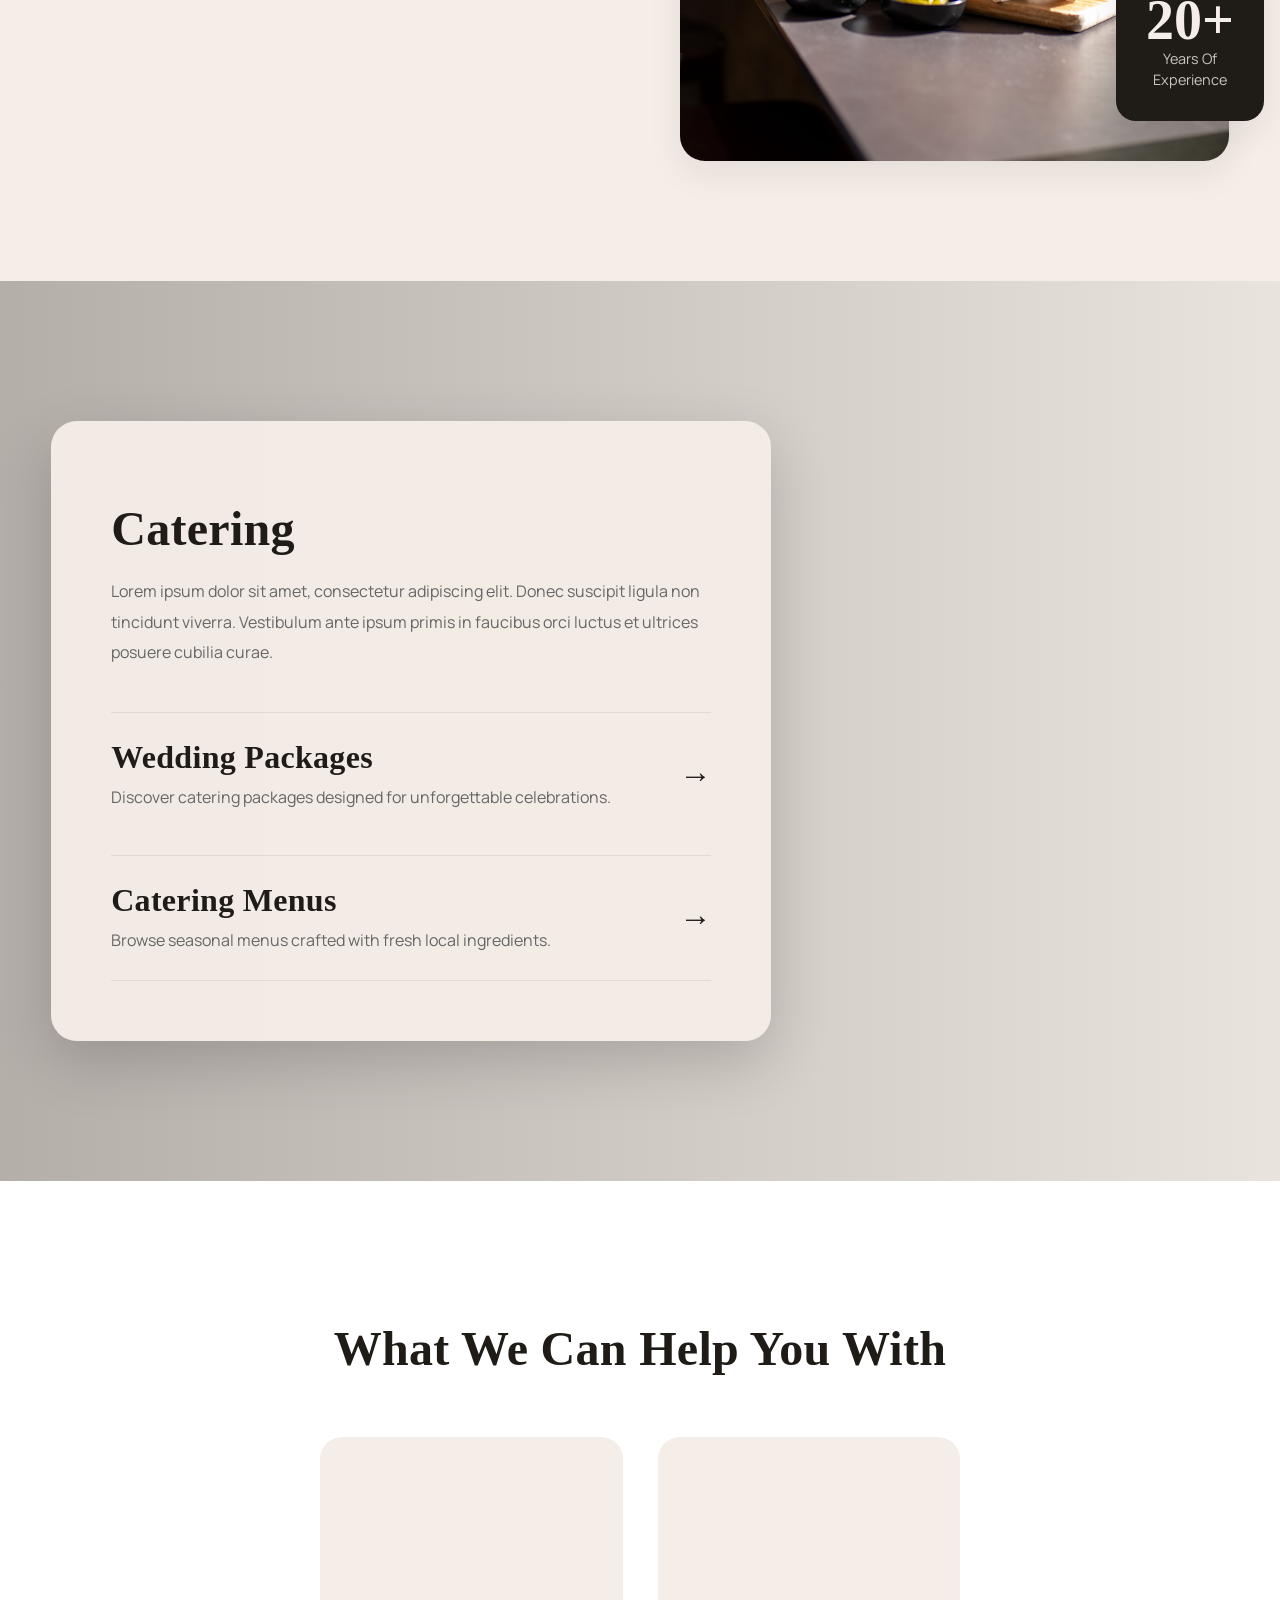
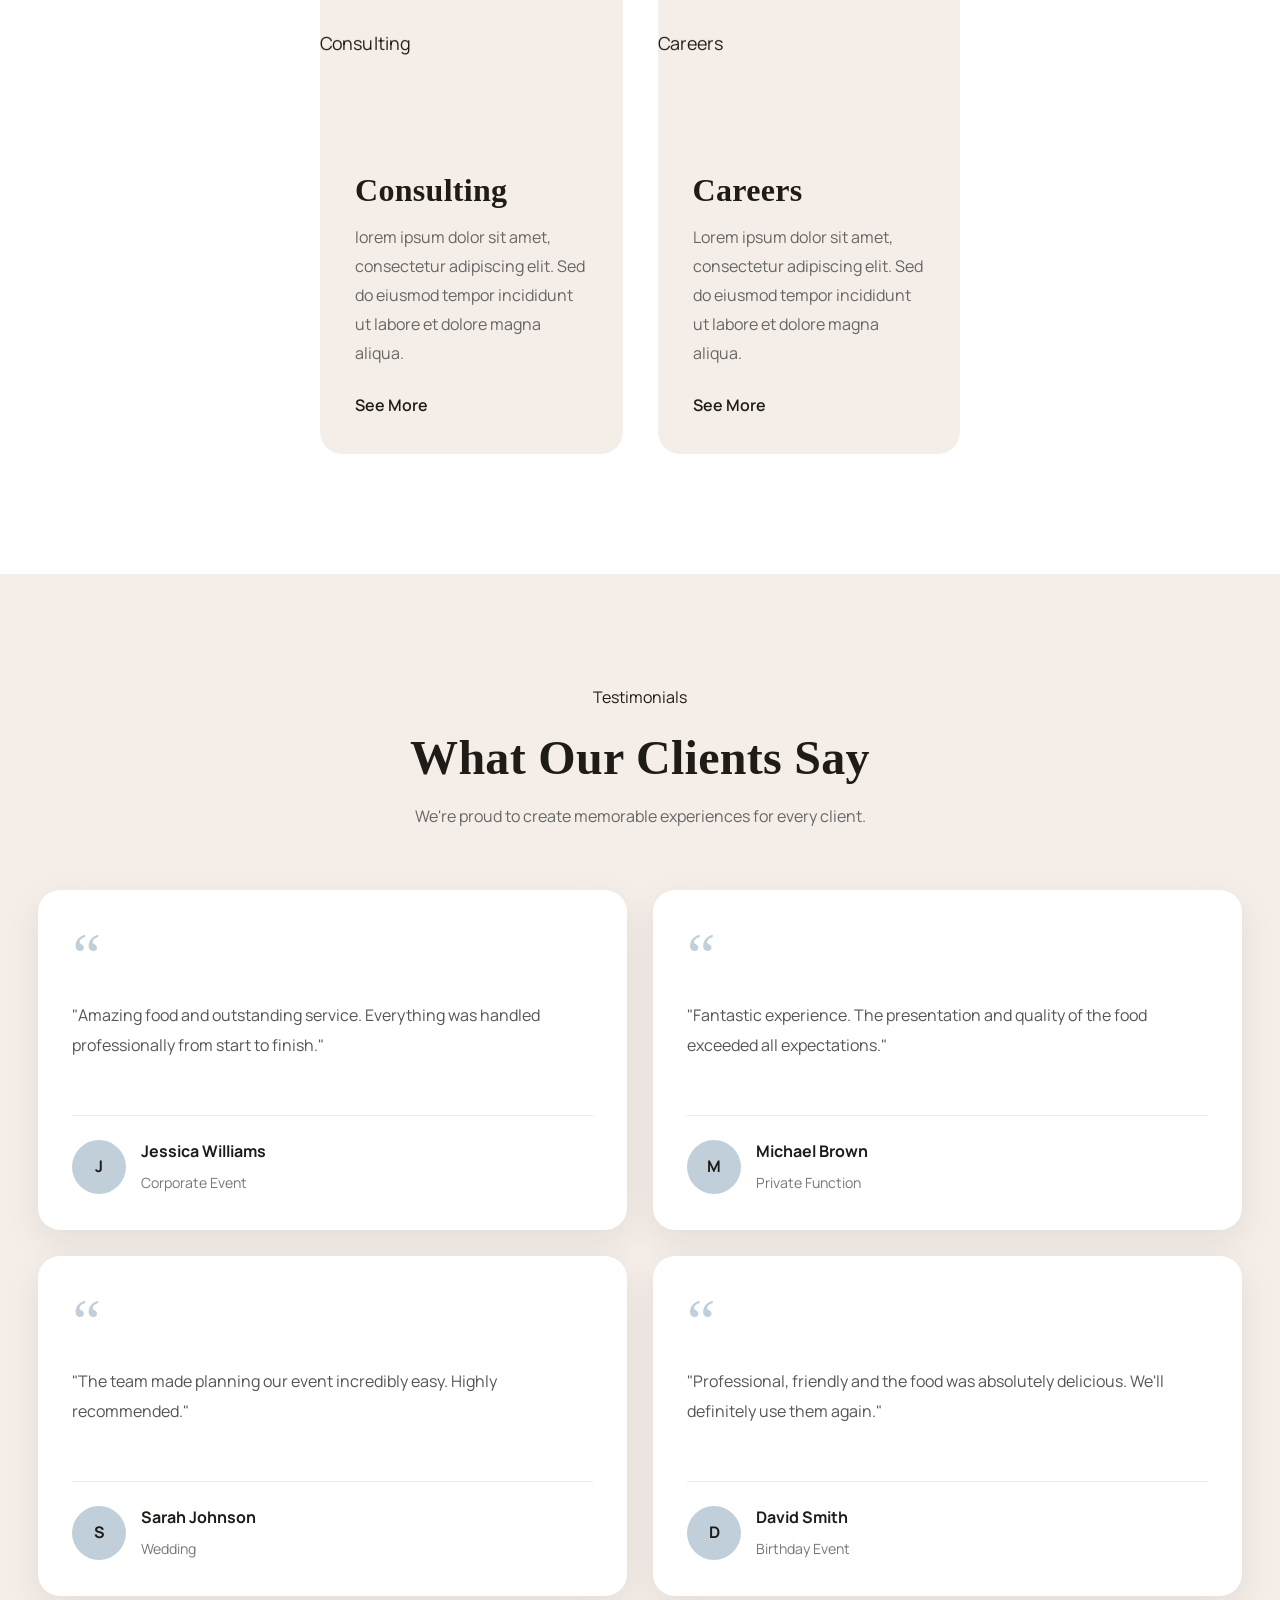
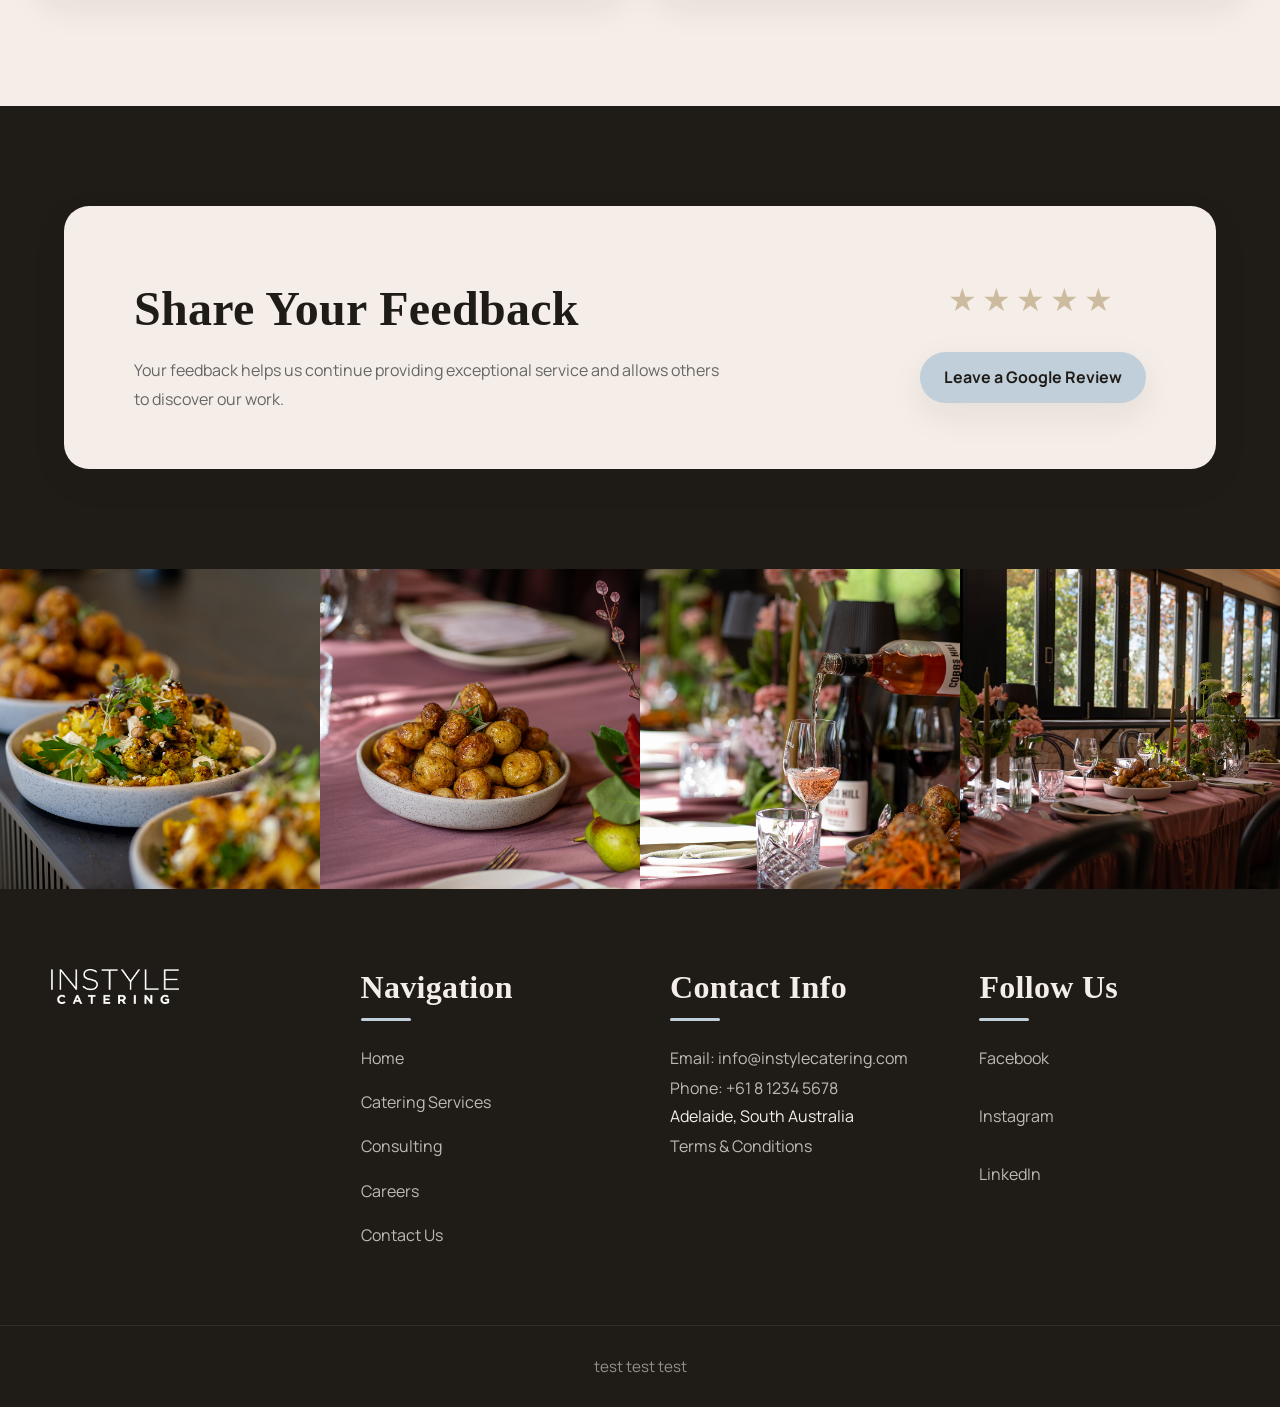
==== commit 03e77fd8: "Update index.html" ====
--- a/index.html
+++ b/index.html
@@ -503,7 +503,7 @@
                 <p>Email: <a href="mailto:info@instylecatering.com">info@instylecatering.com</a></p>
                 <p>Phone: <a href="tel:+61812345678">+61 8 1234 5678</a></p
                 <p>Adelaide, South Australia</p>
-                  <p>Phone: <a href="/Instyle Catering Terms & Conditions .pdf">Terms & Conditions</a></p>
+                  <p><a href="/Instyle Catering Terms & Conditions .pdf"> Terms & Conditions</a></p>
             </div>
             
             <div class="footer-section">
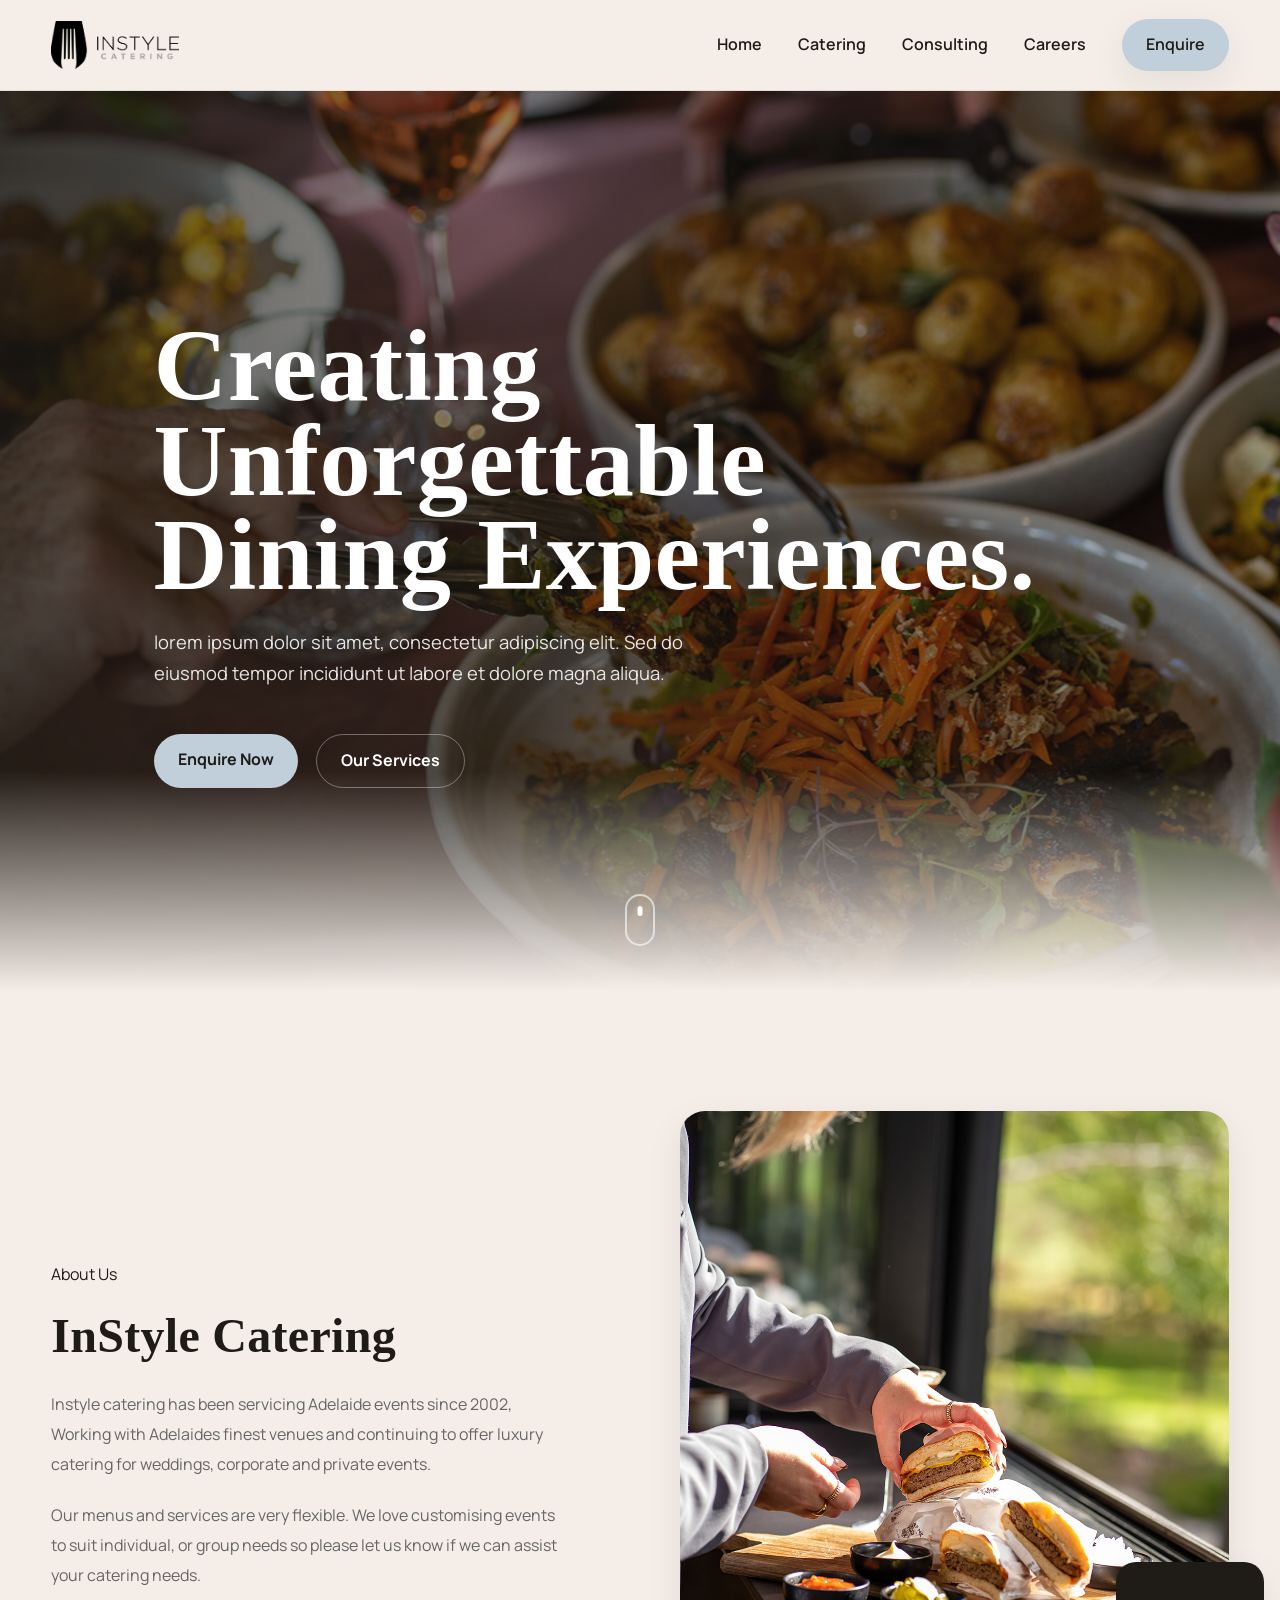
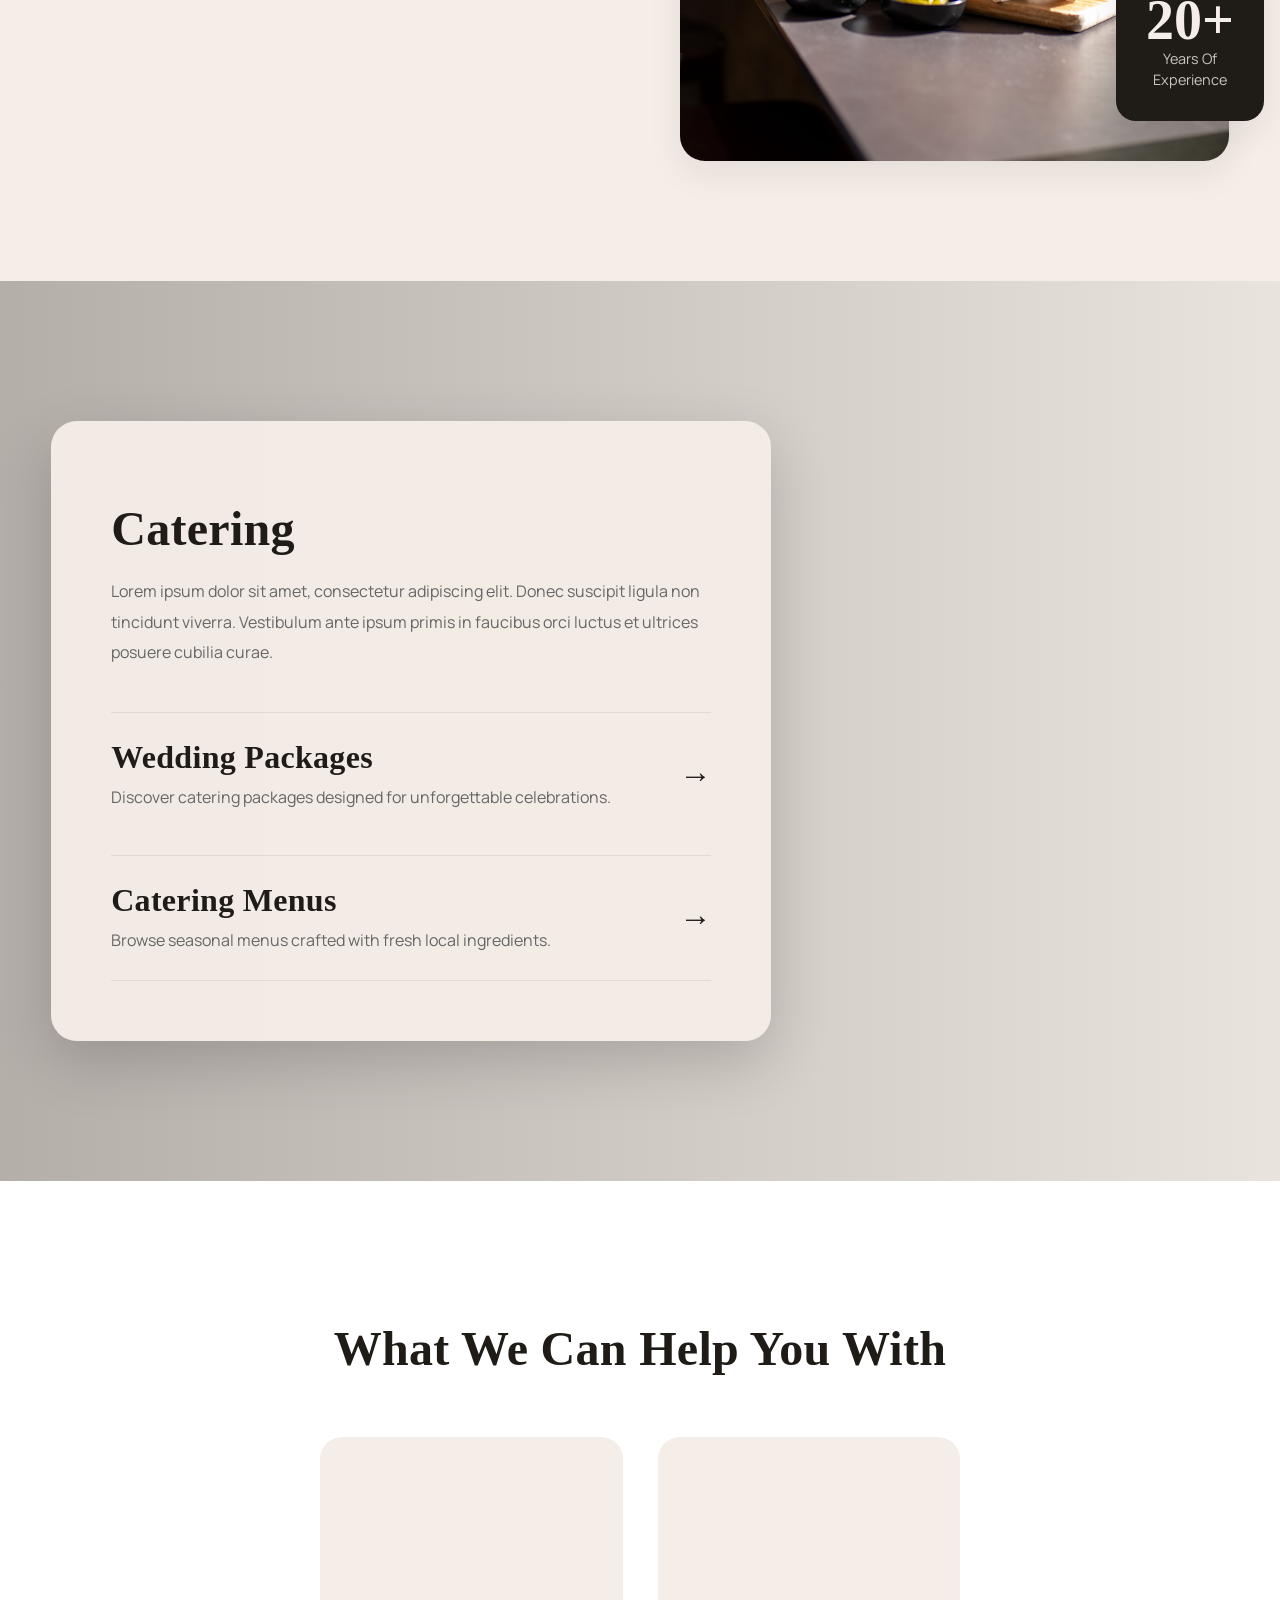
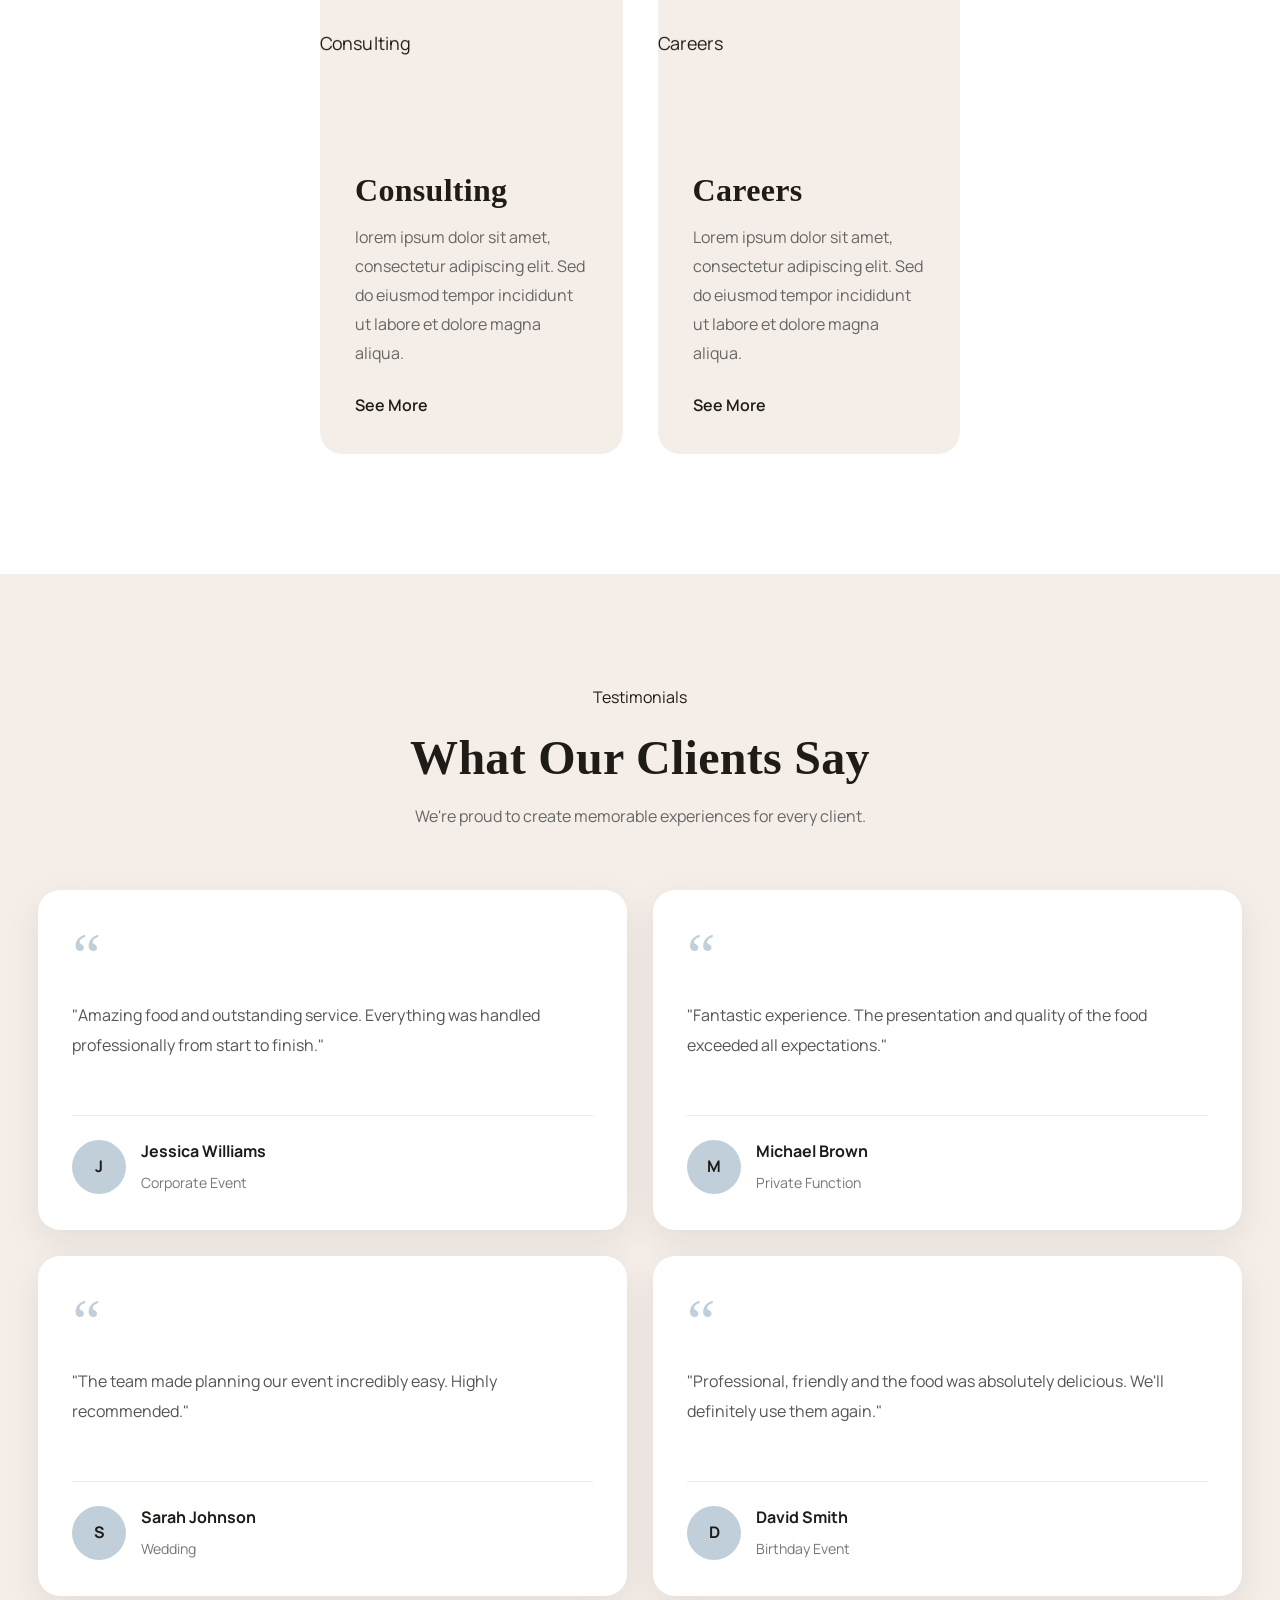
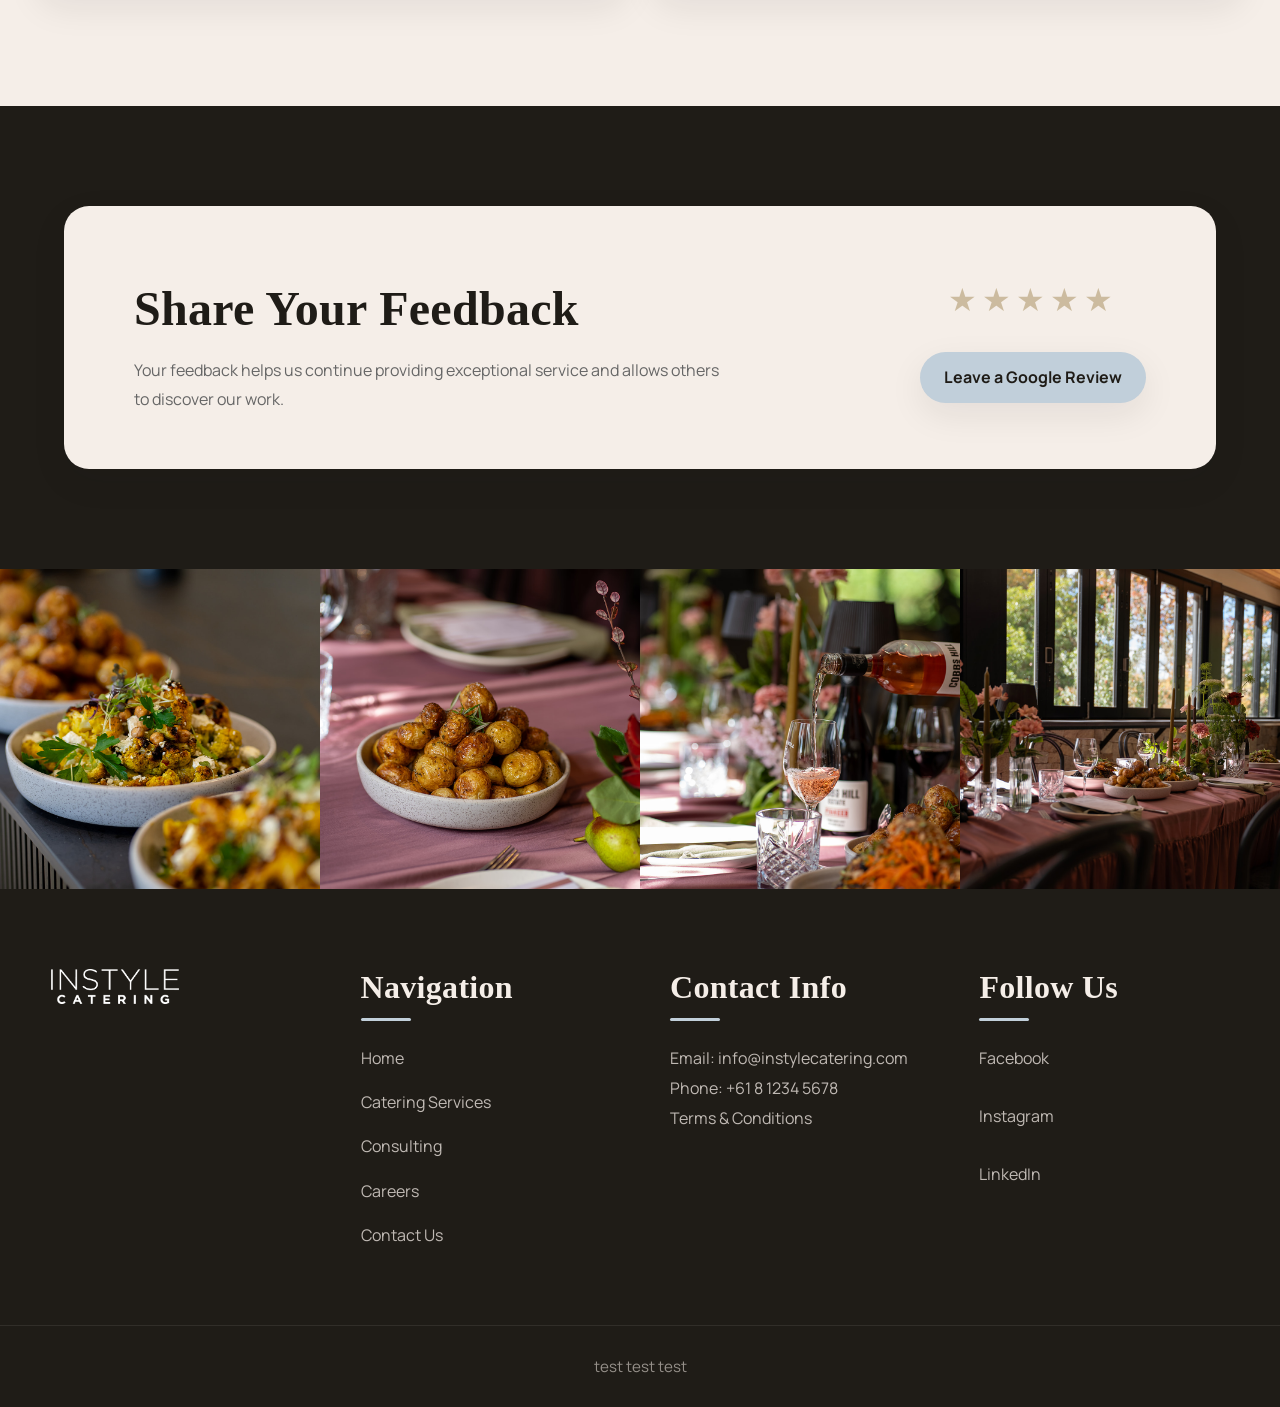
==== commit 15100b02: "Update index.html" ====
--- a/index.html
+++ b/index.html
@@ -501,9 +501,8 @@
             <div class="footer-section">
                 <h3>Contact Info</h3>
                 <p>Email: <a href="mailto:info@instylecatering.com">info@instylecatering.com</a></p>
-                <p>Phone: <a href="tel:+61812345678">+61 8 1234 5678</a></p
-                <p>Adelaide, South Australia</p>
-                  <p><a href="/Instyle Catering Terms & Conditions .pdf"> Terms & Conditions</a></p>
+                <p>Phone: <a href="tel:+61812345678">+61 8 1234 5678</a></p>
+                <p><a href="./Instyle-Catering-Terms-&-Conditions.pdf"> Terms & Conditions</a></p>
             </div>
             
             <div class="footer-section">
